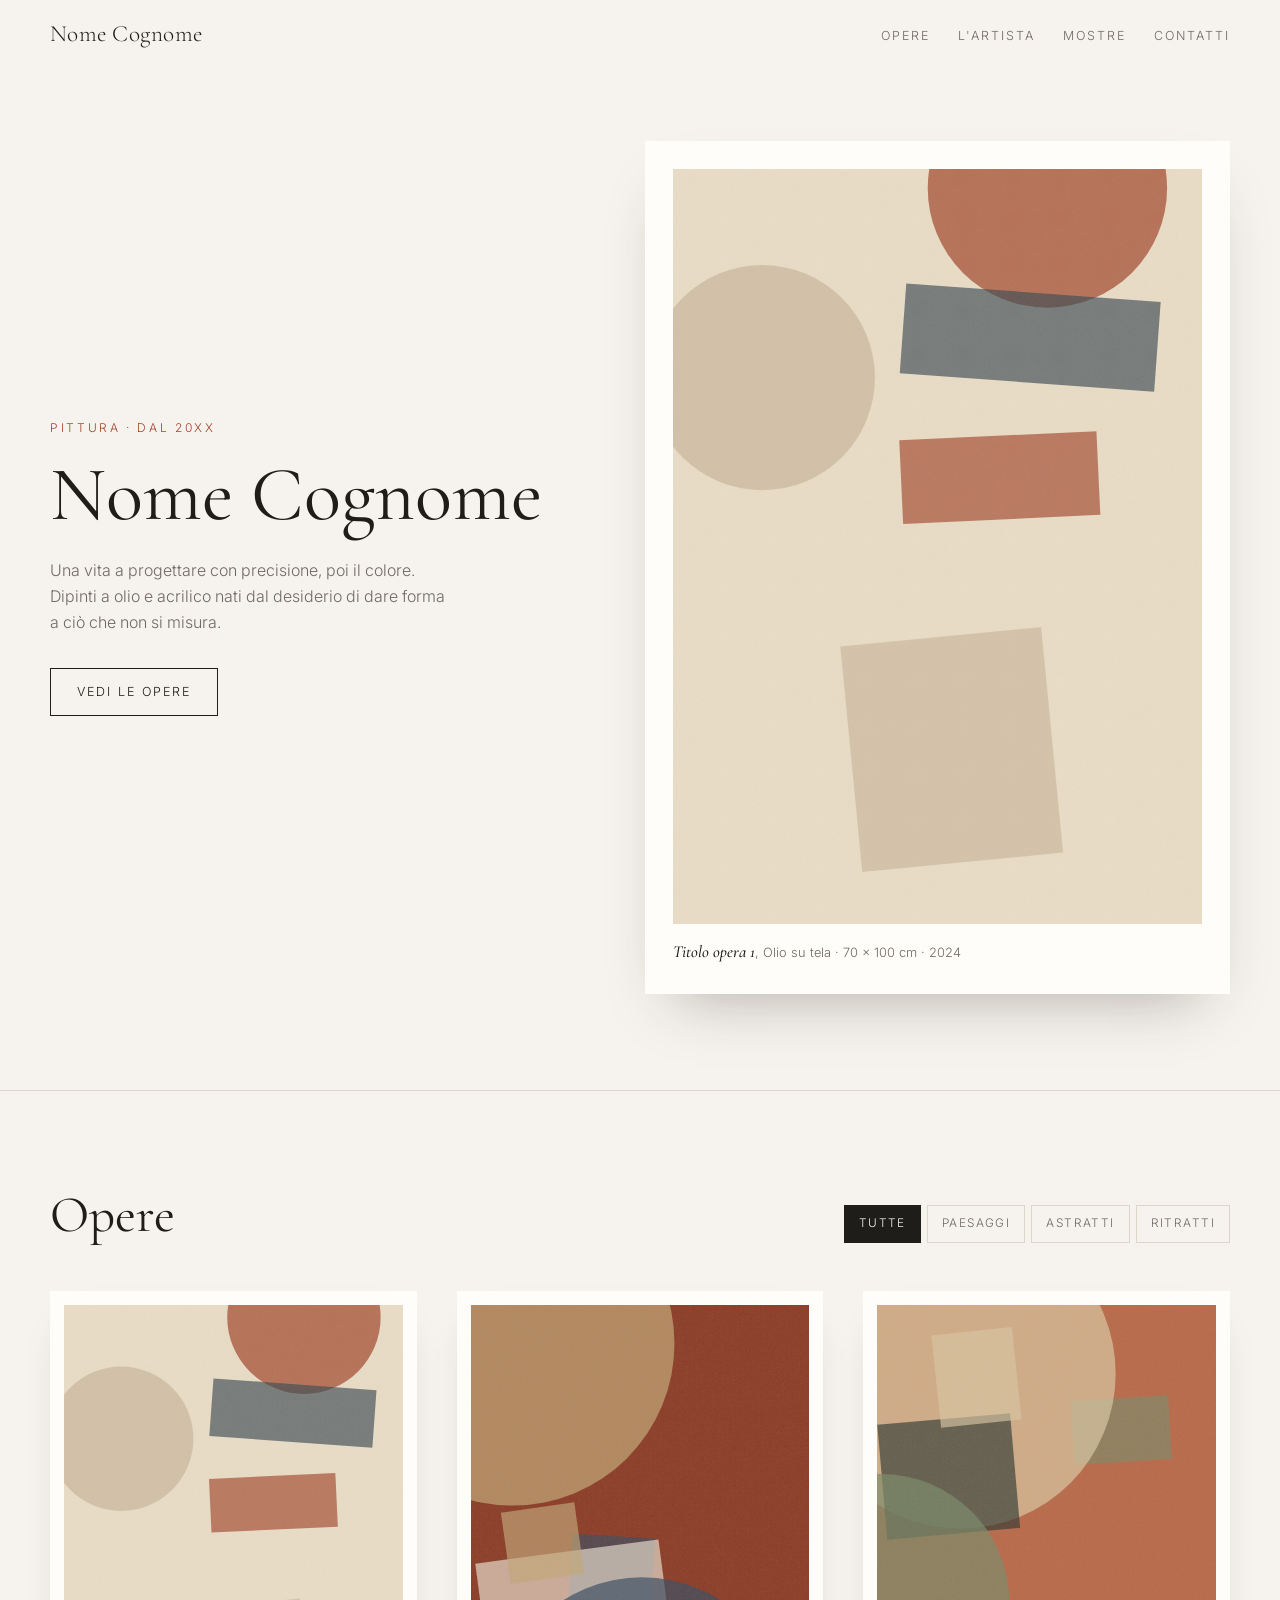
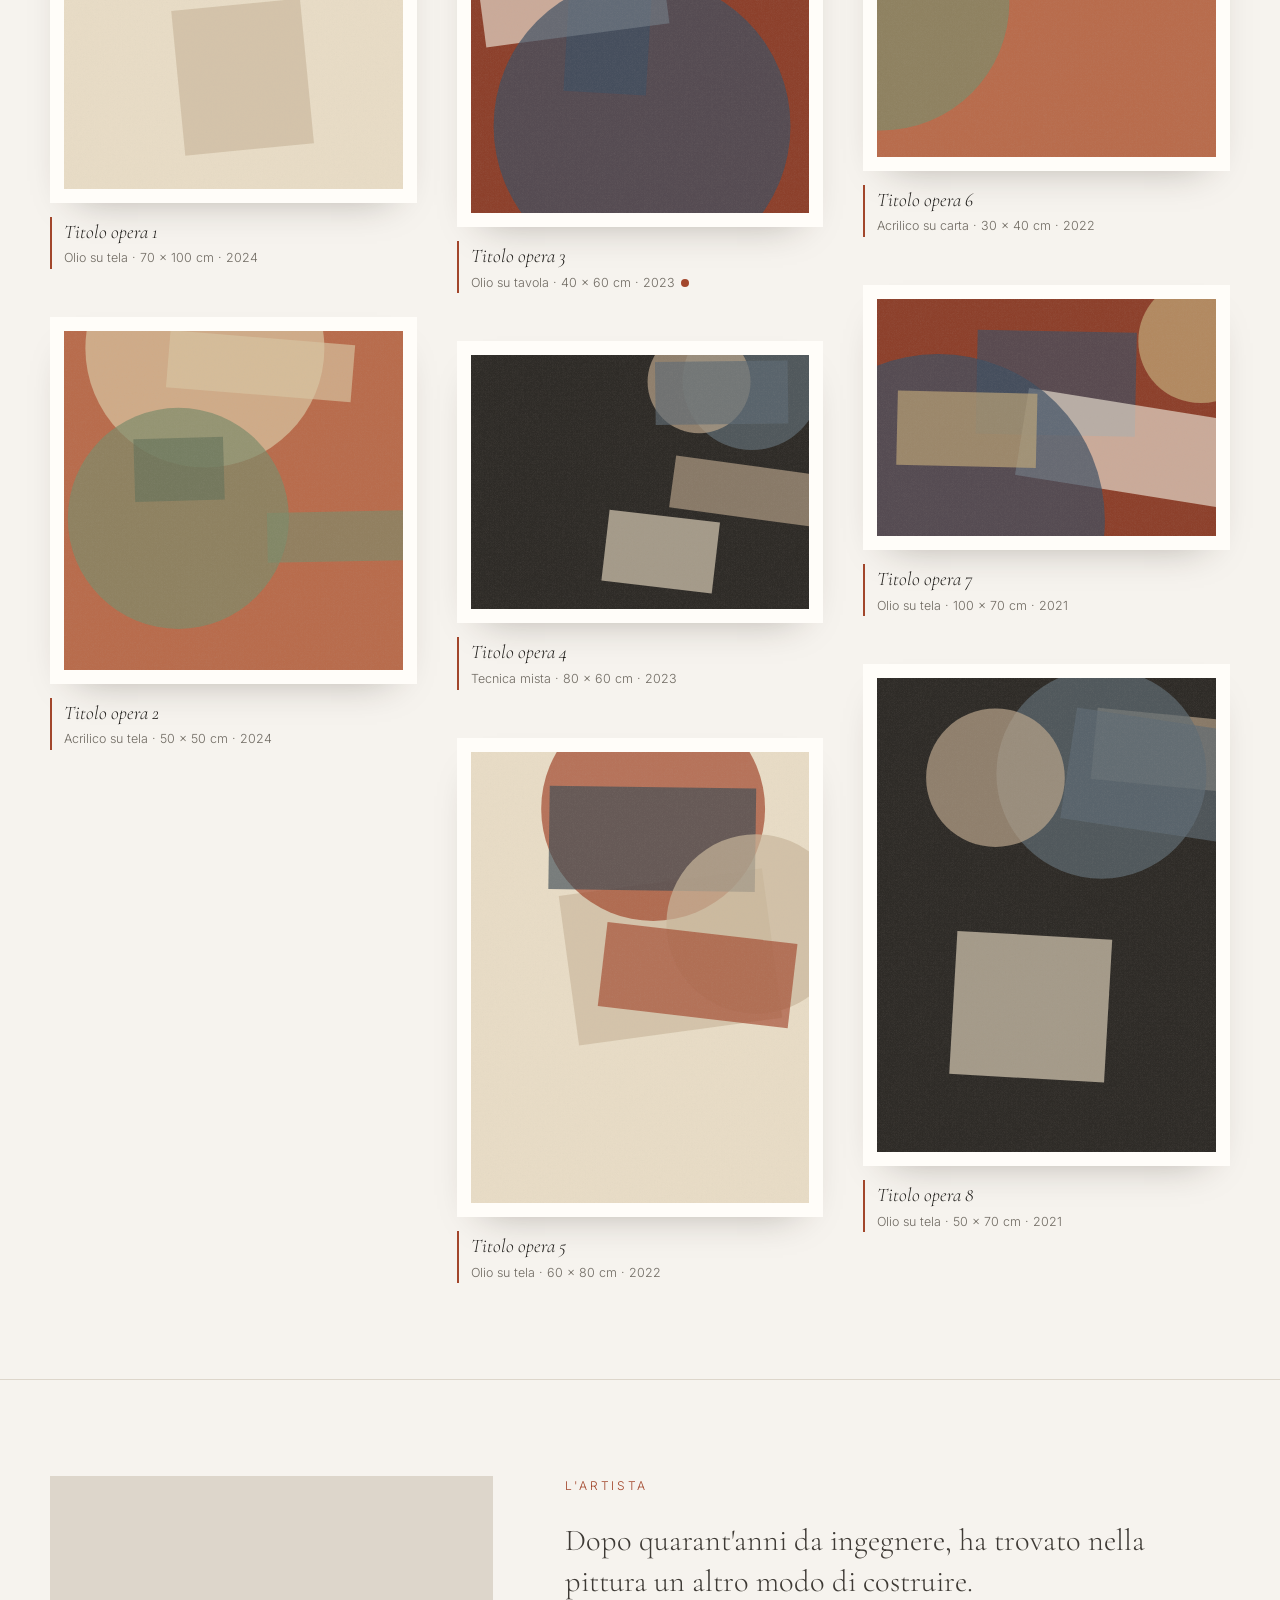
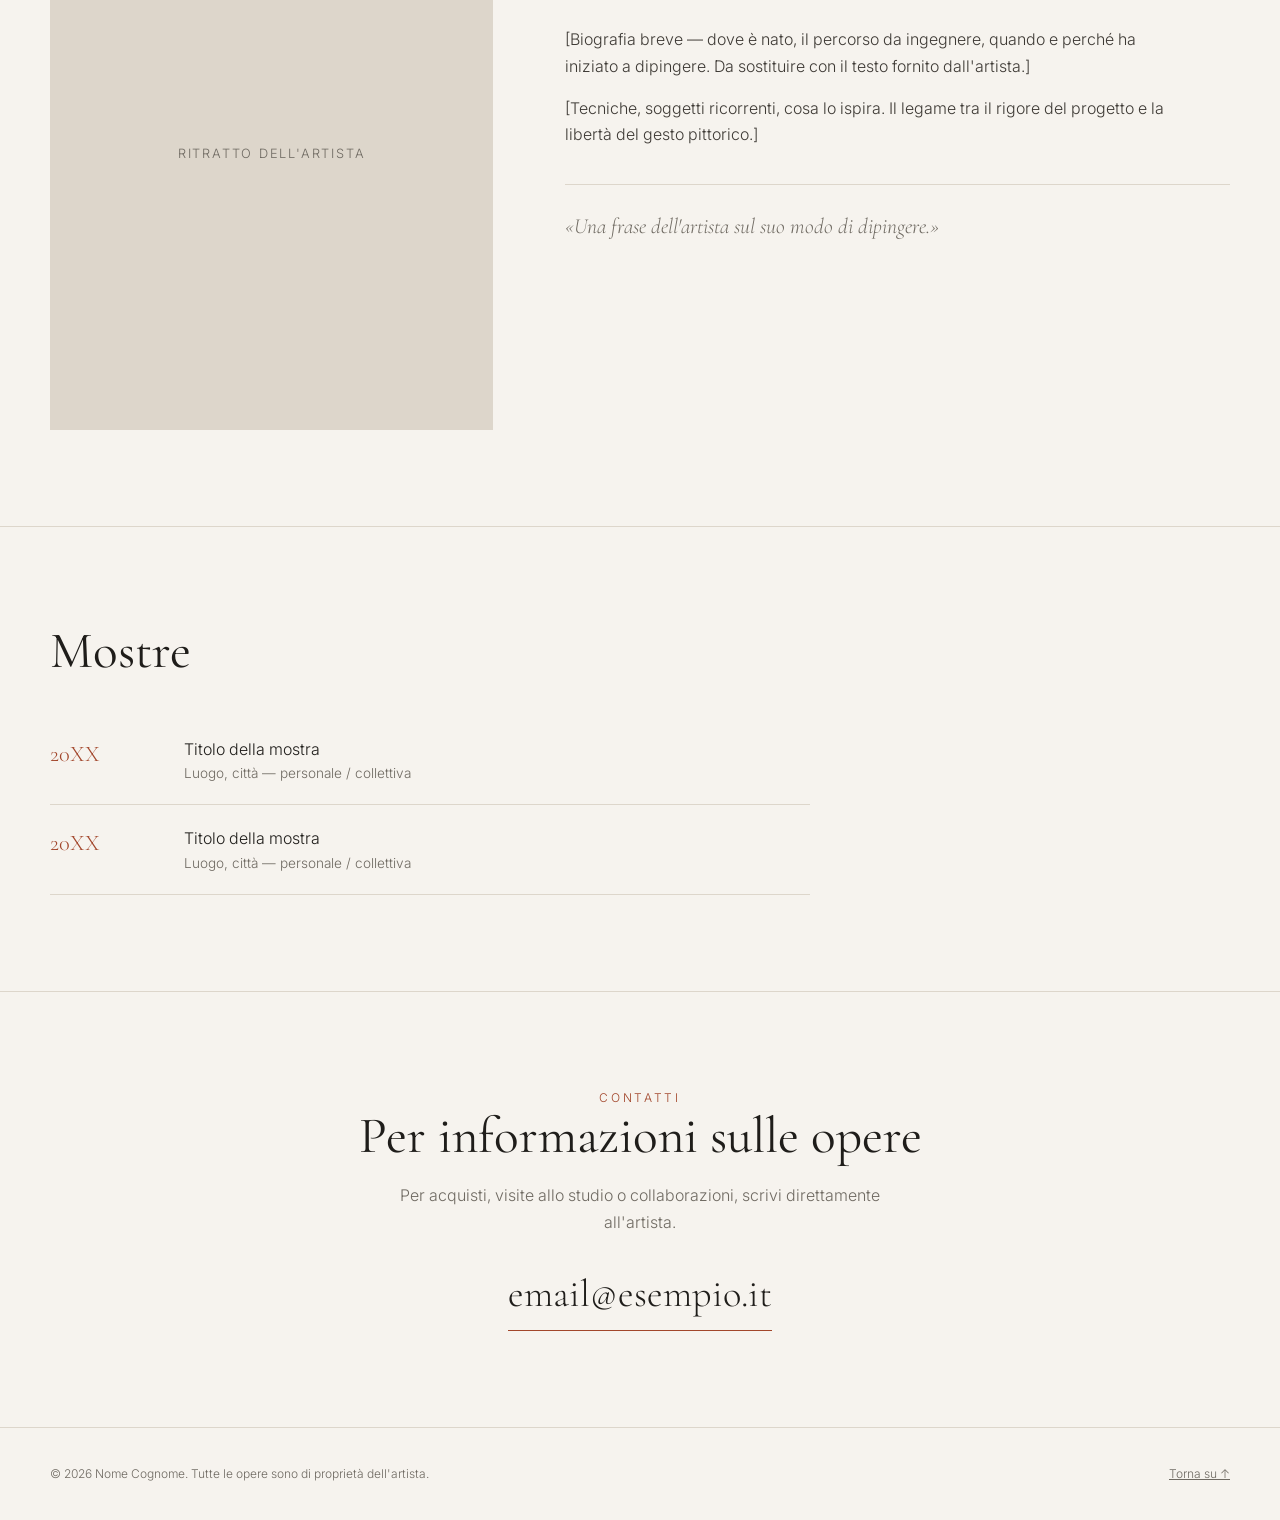
==== artista-pittore/index.html @ 16282331 "Add files via upload" ====
<!doctype html>
<html lang="it">
<head>
<meta charset="utf-8">
<meta name="viewport" content="width=device-width, initial-scale=1">
<title>Nome Cognome — Opere</title>
<meta name="description" content="Dipinti di Nome Cognome. Galleria delle opere, biografia e contatti.">
<link rel="preconnect" href="https://fonts.googleapis.com">
<link rel="preconnect" href="https://fonts.gstatic.com" crossorigin>
<link href="https://fonts.googleapis.com/css2?family=Cormorant+Garamond:ital,wght@0,400;0,500;1,400&family=Inter:wght@300;400;500&display=swap" rel="stylesheet">
<style>
  :root{
    --wall:#f6f3ee;        /* parete della galleria */
    --paper:#fffdf9;
    --ink:#1f1d1a;
    --muted:#6f6a62;
    --line:#ddd6cb;
    --accent:#a2462b;      /* terra di Siena: cambialo in base ai quadri */
    --serif:"Cormorant Garamond", Georgia, serif;
    --sans:"Inter", system-ui, sans-serif;
  }
  *{box-sizing:border-box;margin:0;padding:0}
  html{scroll-behavior:smooth}
  body{background:var(--wall);color:var(--ink);font-family:var(--sans);font-weight:300;line-height:1.65;-webkit-font-smoothing:antialiased}
  img{display:block;max-width:100%}
  a{color:inherit}
  .wrap{width:min(1180px,100% - 32px);margin-inline:auto}

  /* NAV */
  header{position:sticky;top:0;z-index:20;background:color-mix(in srgb,var(--wall) 88%,transparent);backdrop-filter:blur(8px);border-bottom:1px solid transparent;transition:border-color .3s}
  header.scrolled{border-color:var(--line)}
  nav{display:flex;align-items:center;justify-content:space-between;height:68px}
  .brand{font-family:var(--serif);font-size:1.45rem;letter-spacing:.02em;text-decoration:none}
  nav ul{display:flex;gap:28px;list-style:none}
  nav ul a{text-decoration:none;font-size:.78rem;letter-spacing:.16em;text-transform:uppercase;color:var(--muted);transition:color .2s}
  nav ul a:hover{color:var(--ink)}

  /* HERO */
  .hero{display:grid;grid-template-columns:1fr 1.1fr;gap:64px;align-items:center;padding:72px 0 96px}
  .eyebrow{font-size:.75rem;letter-spacing:.22em;text-transform:uppercase;color:var(--accent)}
  .hero h1{font-family:var(--serif);font-weight:400;font-size:clamp(2.8rem,6vw,5rem);line-height:1.02;margin:18px 0 22px}
  .hero h1 em{font-style:italic;color:var(--muted)}
  .hero p{max-width:40ch;color:var(--muted)}
  .btn{display:inline-block;margin-top:32px;padding:13px 26px;border:1px solid var(--ink);text-decoration:none;font-size:.78rem;letter-spacing:.16em;text-transform:uppercase;transition:background .25s,color .25s}
  .btn:hover{background:var(--ink);color:var(--wall)}
  .hero figure{background:var(--paper);padding:clamp(14px,2.5vw,28px);box-shadow:0 30px 60px -30px rgba(40,30,20,.35);cursor:zoom-in}
  .hero figcaption{margin-top:14px;font-size:.8rem;color:var(--muted)}
  .hero figcaption b{font-family:var(--serif);font-size:1.05rem;font-weight:500;font-style:italic;color:var(--ink)}

  /* SEZIONI */
  section{padding:96px 0;border-top:1px solid var(--line)}
  .sec-head{display:flex;justify-content:space-between;align-items:end;gap:24px;flex-wrap:wrap;margin-bottom:48px}
  h2{font-family:var(--serif);font-weight:400;font-size:clamp(2.2rem,4vw,3.2rem);line-height:1.1}
  .filters{display:flex;gap:6px;flex-wrap:wrap}
  .filters button{font:inherit;font-size:.74rem;letter-spacing:.12em;text-transform:uppercase;background:none;border:1px solid var(--line);color:var(--muted);padding:8px 14px;cursor:pointer;transition:all .2s}
  .filters button:hover{color:var(--ink);border-color:var(--ink)}
  .filters button.on{background:var(--ink);border-color:var(--ink);color:var(--wall)}

  /* GALLERIA (masonry) */
  .gallery{columns:3 300px;column-gap:40px}
  .work{break-inside:avoid;margin-bottom:48px;cursor:zoom-in;opacity:0;transform:translateY(16px);transition:opacity .6s,transform .6s}
  .work.in{opacity:1;transform:none}
  .work .frame{background:var(--paper);padding:14px;box-shadow:0 18px 40px -26px rgba(40,30,20,.4);transition:transform .35s,box-shadow .35s}
  .work:hover .frame{transform:translateY(-4px);box-shadow:0 26px 50px -26px rgba(40,30,20,.5)}
  .label{margin-top:14px;padding-left:12px;border-left:2px solid var(--accent)}
  .label .t{font-family:var(--serif);font-size:1.2rem;font-style:italic}
  .label .m{font-size:.78rem;color:var(--muted)}
  .sold{display:inline-block;width:8px;height:8px;border-radius:50%;background:var(--accent);margin-left:6px;vertical-align:middle}

  /* ARTISTA */
  .about{display:grid;grid-template-columns:.8fr 1.2fr;gap:72px;align-items:start}
  .portrait{aspect-ratio:4/5;background:var(--line);display:grid;place-items:center;color:var(--muted);font-size:.8rem;letter-spacing:.14em;text-transform:uppercase;overflow:hidden}
  .portrait img{width:100%;height:100%;object-fit:cover}
  .about .lead{font-family:var(--serif);font-size:clamp(1.4rem,2.4vw,1.9rem);line-height:1.35;margin:24px 0}
  .about p+p{margin-top:16px}
  .about .text p{color:#3e3a35;max-width:62ch}
  blockquote{margin-top:36px;padding:24px 0 0;border-top:1px solid var(--line);font-family:var(--serif);font-style:italic;font-size:1.35rem;color:var(--muted)}

  /* MOSTRE */
  .timeline{list-style:none;max-width:760px}
  .timeline li{display:grid;grid-template-columns:110px 1fr;gap:24px;padding:20px 0;border-bottom:1px solid var(--line)}
  .timeline .y{font-family:var(--serif);font-size:1.4rem;color:var(--accent)}
  .timeline .d{font-size:.85rem;color:var(--muted)}

  /* CONTATTI */
  .contact{text-align:center}
  .contact h2{margin-bottom:18px}
  .contact p{color:var(--muted);max-width:52ch;margin-inline:auto}
  .contact .mail{display:inline-block;margin-top:28px;font-family:var(--serif);font-size:clamp(1.5rem,3.5vw,2.4rem);text-decoration:none;border-bottom:1px solid var(--accent);padding-bottom:4px}
  footer{padding:36px 0;border-top:1px solid var(--line);font-size:.75rem;color:var(--muted)}
  footer .wrap{display:flex;justify-content:space-between;gap:12px;flex-wrap:wrap}

  /* LIGHTBOX */
  .lb{position:fixed;inset:0;z-index:50;background:rgba(22,20,18,.94);display:none;grid-template-columns:auto 1fr auto;align-items:center;color:#eee8df}
  .lb.open{display:grid}
  .lb-stage{display:flex;flex-direction:column;align-items:center;justify-content:center;height:100vh;padding:48px 16px;gap:18px}
  .lb-stage img{max-height:calc(100vh - 190px);max-width:100%;object-fit:contain;box-shadow:0 20px 60px rgba(0,0,0,.5)}
  .lb-cap{text-align:center}
  .lb-cap .t{font-family:var(--serif);font-size:1.5rem;font-style:italic}
  .lb-cap .m{font-size:.8rem;color:#b5ada2}
  .lb-cap .n{font-size:.85rem;color:#cfc7bb;max-width:60ch;margin-top:6px}
  .lb button{background:none;border:none;color:inherit;font-size:2rem;padding:16px 20px;cursor:pointer;opacity:.6;transition:opacity .2s}
  .lb button:hover{opacity:1}
  .lb .close{position:absolute;top:8px;right:8px;font-size:1.6rem}

  @media (max-width:860px){
    nav ul{gap:16px}
    .hero,.about{grid-template-columns:1fr;gap:40px}
    .hero{padding:40px 0 72px}
    section{padding:72px 0}
    .timeline li{grid-template-columns:80px 1fr}
  }
  @media (max-width:560px){
    nav ul li:nth-child(3){display:none}
    nav ul a{letter-spacing:.1em}
    .lb{grid-template-columns:1fr}
    .lb .prev,.lb .next{position:absolute;bottom:8px}
    .lb .prev{left:8px}.lb .next{right:8px}
  }
  @media (prefers-reduced-motion:reduce){*{transition:none!important;scroll-behavior:auto!important}.work{opacity:1;transform:none}}
</style>
</head>
<body>

<header id="top">
  <nav class="wrap">
    <a class="brand" href="#top" data-f="nome">Nome Cognome</a>
    <ul>
      <li><a href="#opere">Opere</a></li>
      <li><a href="#artista">L'artista</a></li>
      <li><a href="#mostre">Mostre</a></li>
      <li><a href="#contatti">Contatti</a></li>
    </ul>
  </nav>
</header>

<main>
  <!-- HERO -->
  <div class="wrap hero">
    <div>
      <div class="eyebrow">Pittura · dal 20XX</div>
      <h1 data-f="nome">Nome Cognome</h1>
      <p>Una vita a progettare con precisione, poi il colore. Dipinti a olio e acrilico nati dal desiderio di dare forma a ciò che non si misura.</p>
      <a class="btn" href="#opere">Vedi le opere</a>
    </div>
    <figure id="heroFig"></figure>
  </div>

  <!-- OPERE -->
  <section id="opere">
    <div class="wrap">
      <div class="sec-head">
        <h2>Opere</h2>
        <div class="filters" id="filters"></div>
      </div>
      <div class="gallery" id="gallery"></div>
    </div>
  </section>

  <!-- ARTISTA -->
  <section id="artista">
    <div class="wrap about">
      <div class="portrait">Ritratto dell'artista<!-- <img src="img/ritratto.jpg" alt="Ritratto di Nome Cognome"> --></div>
      <div class="text">
        <div class="eyebrow">L'artista</div>
        <p class="lead">Dopo quarant'anni da ingegnere, ha trovato nella pittura un altro modo di costruire.</p>
        <p>[Biografia breve — dove è nato, il percorso da ingegnere, quando e perché ha iniziato a dipingere. Da sostituire con il testo fornito dall'artista.]</p>
        <p>[Tecniche, soggetti ricorrenti, cosa lo ispira. Il legame tra il rigore del progetto e la libertà del gesto pittorico.]</p>
        <blockquote>«Una frase dell'artista sul suo modo di dipingere.»</blockquote>
      </div>
    </div>
  </section>

  <!-- MOSTRE -->
  <section id="mostre">
    <div class="wrap">
      <h2 style="margin-bottom:36px">Mostre</h2>
      <ul class="timeline">
        <li><span class="y">20XX</span><div><div>Titolo della mostra</div><div class="d">Luogo, città — personale / collettiva</div></div></li>
        <li><span class="y">20XX</span><div><div>Titolo della mostra</div><div class="d">Luogo, città — personale / collettiva</div></div></li>
      </ul>
    </div>
  </section>

  <!-- CONTATTI -->
  <section id="contatti">
    <div class="wrap contact">
      <div class="eyebrow">Contatti</div>
      <h2>Per informazioni sulle opere</h2>
      <p>Per acquisti, visite allo studio o collaborazioni, scrivi direttamente all'artista.</p>
      <a class="mail" href="mailto:email@esempio.it">email@esempio.it</a>
    </div>
  </section>
</main>

<footer><div class="wrap"><span>© <span id="yr"></span> <span data-f="nome">Nome Cognome</span>. Tutte le opere sono di proprietà dell'artista.</span><a href="#top">Torna su ↑</a></div></footer>

<!-- LIGHTBOX -->
<div class="lb" id="lb" role="dialog" aria-modal="true" aria-label="Opera ingrandita">
  <button class="prev" aria-label="Precedente">‹</button>
  <div class="lb-stage"><img id="lbImg" alt=""><div class="lb-cap" id="lbCap"></div></div>
  <button class="next" aria-label="Successiva">›</button>
  <button class="close" aria-label="Chiudi">✕</button>
</div>

<script>
/* =====================================================================
   DATI DA COMPILARE
   - NOME: nome dell'artista (aggiorna anche <title> e meta description)
   - OPERE: una riga per quadro. Metti le foto nella cartella img/
     e scrivi il percorso in "img". Se "img" è vuoto, compare un segnaposto.
     "serie" alimenta i filtri sopra la galleria.
     "venduto: true" mostra un pallino accanto alla misura.
     La prima opera con "inEvidenza: true" va nella copertina.
   ===================================================================== */
const NOME = "Nome Cognome";

const OPERE = [
  { titolo:"Titolo opera 1", anno:2024, tecnica:"Olio su tela",      misure:"70 × 100 cm", serie:"Paesaggi", img:"", note:"", inEvidenza:true },
  { titolo:"Titolo opera 2", anno:2024, tecnica:"Acrilico su tela",  misure:"50 × 50 cm",  serie:"Astratti", img:"", note:"" },
  { titolo:"Titolo opera 3", anno:2023, tecnica:"Olio su tavola",    misure:"40 × 60 cm",  serie:"Paesaggi", img:"", note:"", venduto:true },
  { titolo:"Titolo opera 4", anno:2023, tecnica:"Tecnica mista",     misure:"80 × 60 cm",  serie:"Astratti", img:"", note:"" },
  { titolo:"Titolo opera 5", anno:2022, tecnica:"Olio su tela",      misure:"60 × 80 cm",  serie:"Ritratti", img:"", note:"" },
  { titolo:"Titolo opera 6", anno:2022, tecnica:"Acrilico su carta", misure:"30 × 40 cm",  serie:"Astratti", img:"", note:"" },
  { titolo:"Titolo opera 7", anno:2021, tecnica:"Olio su tela",      misure:"100 × 70 cm", serie:"Paesaggi", img:"", note:"" },
  { titolo:"Titolo opera 8", anno:2021, tecnica:"Olio su tela",      misure:"50 × 70 cm",  serie:"Ritratti", img:"", note:"" },
];

/* ------------------ da qui in giù non serve toccare ------------------ */

// Segnaposto astratto (SVG) con proporzioni ricavate dalle misure
function placeholder(o,i){
  const m=(o.misure||"").match(/(\d+)\s*[×x]\s*(\d+)/);
  const w=m?+m[1]:4, h=m?+m[2]:5, W=600, H=Math.round(W*h/w);
  const pal=[["#c9b79c","#a2462b","#3b4a54","#e8dcc6"],["#7d8a6a","#d9c7a3","#2f3a33","#b86b4b"],["#3d4f63","#c2a878","#ece4d5","#8c3f2a"],["#b9a48a","#5e6b73","#e3d6bf","#2d2a26"]][i%4];
  let r=(i+1)*9301; const rnd=()=>((r=(r*49297+233280)%233280)/233280);
  let s=`<rect width="${W}" height="${H}" fill="${pal[3]}"/>`;
  for(let k=0;k<5;k++){const c=pal[k%3];
    s+= k%2 ? `<circle cx="${rnd()*W}" cy="${rnd()*H}" r="${60+rnd()*W/2.5}" fill="${c}" opacity=".7"/>`
            : `<rect x="${rnd()*W*.6}" y="${rnd()*H*.7}" width="${120+rnd()*W/2}" height="${80+rnd()*H/2.5}" fill="${c}" opacity=".65" transform="rotate(${rnd()*20-10} ${W/2} ${H/2})"/>`;}
  return "data:image/svg+xml,"+encodeURIComponent(`<svg xmlns="http://www.w3.org/2000/svg" viewBox="0 0 ${W} ${H}"><filter id="g"><feTurbulence baseFrequency=".9" numOctaves="2"/><feColorMatrix values="0 0 0 0 .5 0 0 0 0 .45 0 0 0 0 .4 0 0 0 .12 0"/><feComposite in2="SourceGraphic" operator="in"/></filter>${s}<rect width="${W}" height="${H}" filter="url(#g)"/></svg>`);
}
const src=(o,i)=>o.img||placeholder(o,i);
const meta=o=>[o.tecnica,o.misure,o.anno].filter(Boolean).join(" · ");

document.querySelectorAll('[data-f="nome"]').forEach(e=>e.textContent=NOME);
document.getElementById("yr").textContent=new Date().getFullYear();

// Copertina
const heroIdx=Math.max(0,OPERE.findIndex(o=>o.inEvidenza));
const hf=document.getElementById("heroFig"), ho=OPERE[heroIdx];
hf.innerHTML=`<img src="${src(ho,heroIdx)}" alt="${ho.titolo}"><figcaption><b>${ho.titolo}</b>, ${meta(ho)}</figcaption>`;
hf.onclick=()=>openLb(heroIdx);

// Filtri + galleria
let view=OPERE.map((_,i)=>i);
const serie=["Tutte",...new Set(OPERE.map(o=>o.serie).filter(Boolean))];
const fEl=document.getElementById("filters"), gEl=document.getElementById("gallery");
if(serie.length>2){
  fEl.innerHTML=serie.map((s,i)=>`<button class="${i?"":"on"}" data-s="${s}">${s}</button>`).join("");
  fEl.onclick=e=>{const b=e.target.closest("button"); if(!b)return;
    fEl.querySelectorAll("button").forEach(x=>x.classList.toggle("on",x===b)); render(b.dataset.s);};
}
const io=new IntersectionObserver(es=>es.forEach(e=>{if(e.isIntersecting){e.target.classList.add("in");io.unobserve(e.target)}}),{rootMargin:"0px 0px -40px"});
function render(s="Tutte"){
  view=OPERE.map((o,i)=>i).filter(i=>s==="Tutte"||OPERE[i].serie===s);
  gEl.innerHTML=view.map((i,k)=>{const o=OPERE[i];return `<article class="work" data-k="${k}">
    <div class="frame"><img loading="lazy" src="${src(o,i)}" alt="${o.titolo}, ${o.tecnica||""}"></div>
    <div class="label"><div class="t">${o.titolo}</div><div class="m">${meta(o)}${o.venduto?'<span class="sold" title="Venduto"></span>':""}</div></div></article>`}).join("");
  gEl.querySelectorAll(".work").forEach(w=>{io.observe(w);w.onclick=()=>openLb(view[+w.dataset.k])});
}
render();

// Lightbox
const lb=document.getElementById("lb"), lbImg=document.getElementById("lbImg"), lbCap=document.getElementById("lbCap");
let cur=0;
function show(i){cur=i;const o=OPERE[i];lbImg.src=src(o,i);lbImg.alt=o.titolo;
  lbCap.innerHTML=`<div class="t">${o.titolo}</div><div class="m">${meta(o)}${o.venduto?" · venduto":""}</div>${o.note?`<div class="n">${o.note}</div>`:""}`;}
function openLb(i){show(i);lb.classList.add("open");document.body.style.overflow="hidden"}
function closeLb(){lb.classList.remove("open");document.body.style.overflow=""}
function step(d){const pos=view.indexOf(cur);const list=pos<0?OPERE.map((_,i)=>i):view;const p=list.indexOf(cur);show(list[(p+d+list.length)%list.length])}
lb.querySelector(".close").onclick=closeLb;
lb.querySelector(".prev").onclick=e=>{e.stopPropagation();step(-1)};
lb.querySelector(".next").onclick=e=>{e.stopPropagation();step(1)};
lb.onclick=e=>{if(e.target===lb||e.target.classList.contains("lb-stage"))closeLb()};
document.addEventListener("keydown",e=>{if(!lb.classList.contains("open"))return;
  if(e.key==="Escape")closeLb(); if(e.key==="ArrowRight")step(1); if(e.key==="ArrowLeft")step(-1);});
let tx=0;lb.addEventListener("touchstart",e=>tx=e.touches[0].clientX,{passive:true});
lb.addEventListener("touchend",e=>{const d=e.changedTouches[0].clientX-tx;if(Math.abs(d)>50)step(d<0?1:-1)});

// Bordo header allo scroll
const hd=document.querySelector("header");
addEventListener("scroll",()=>hd.classList.toggle("scrolled",scrollY>10),{passive:true});
</script>
</body>
</html>
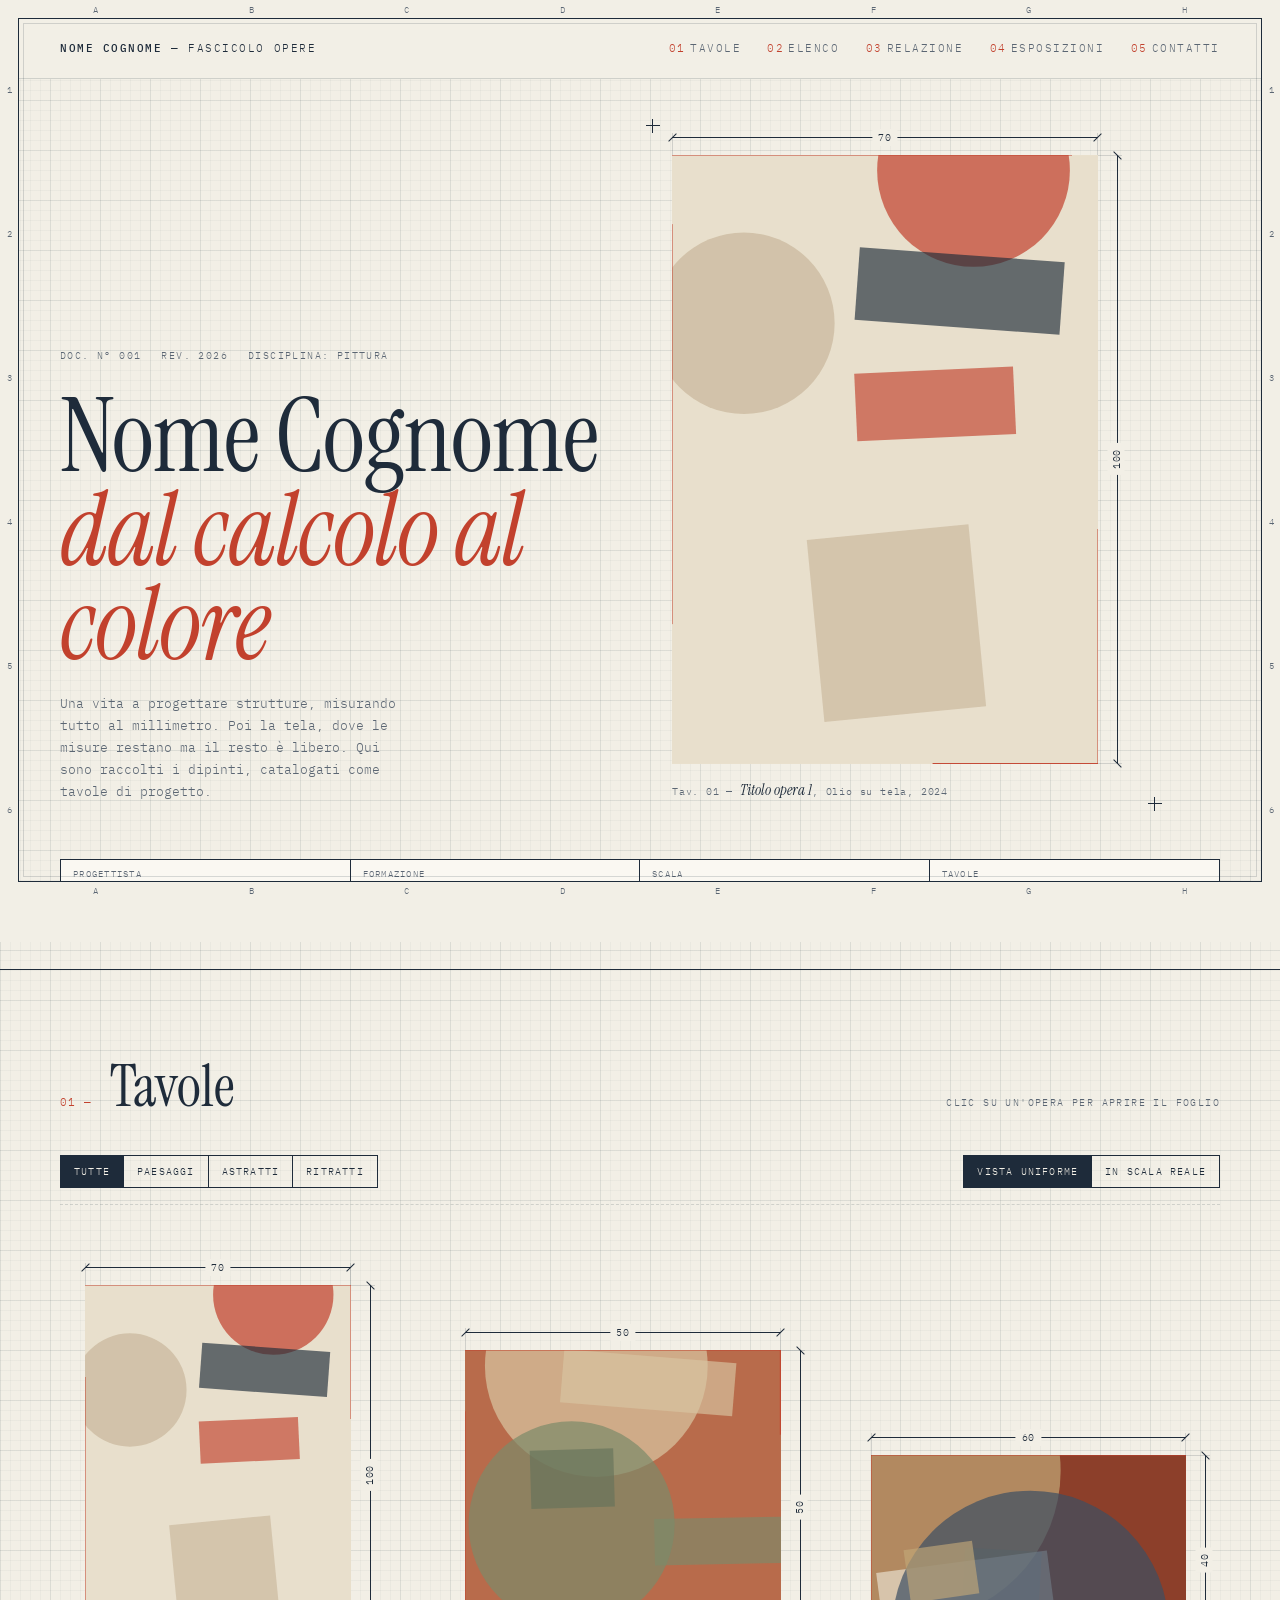
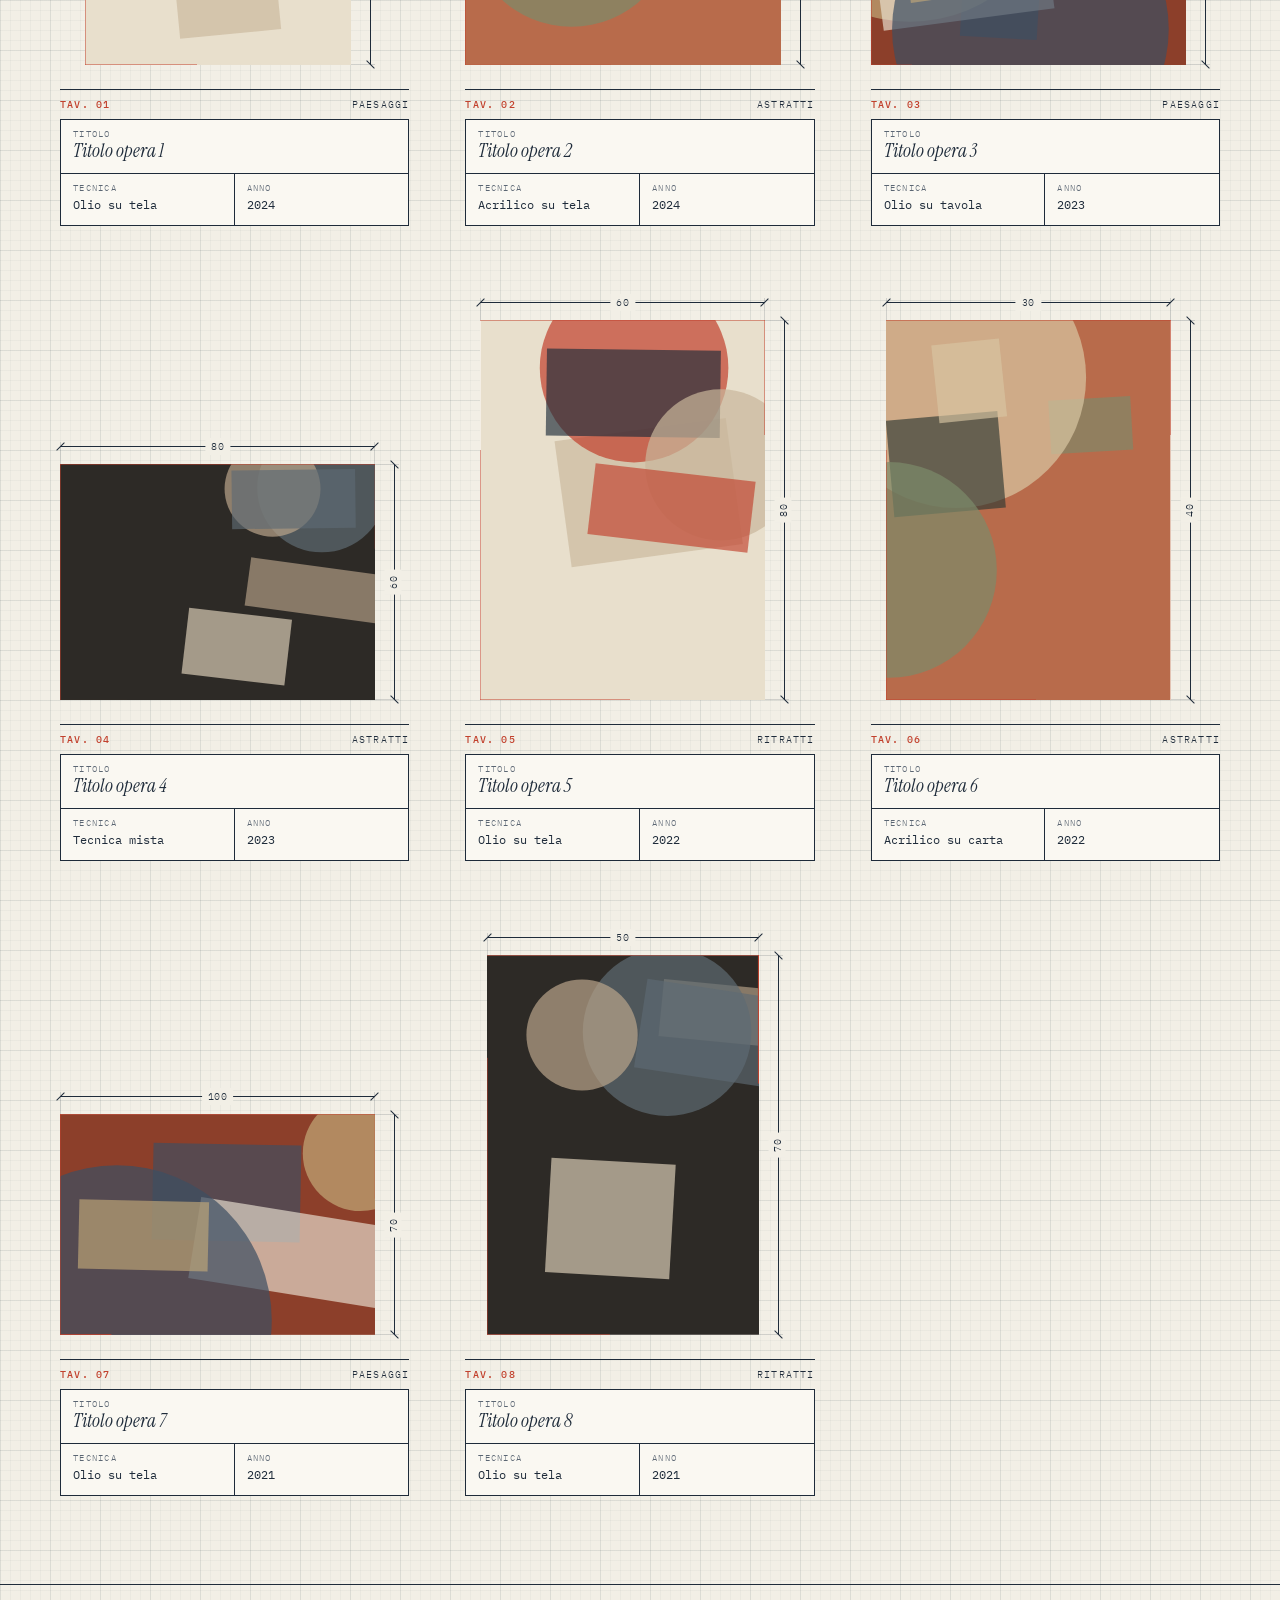
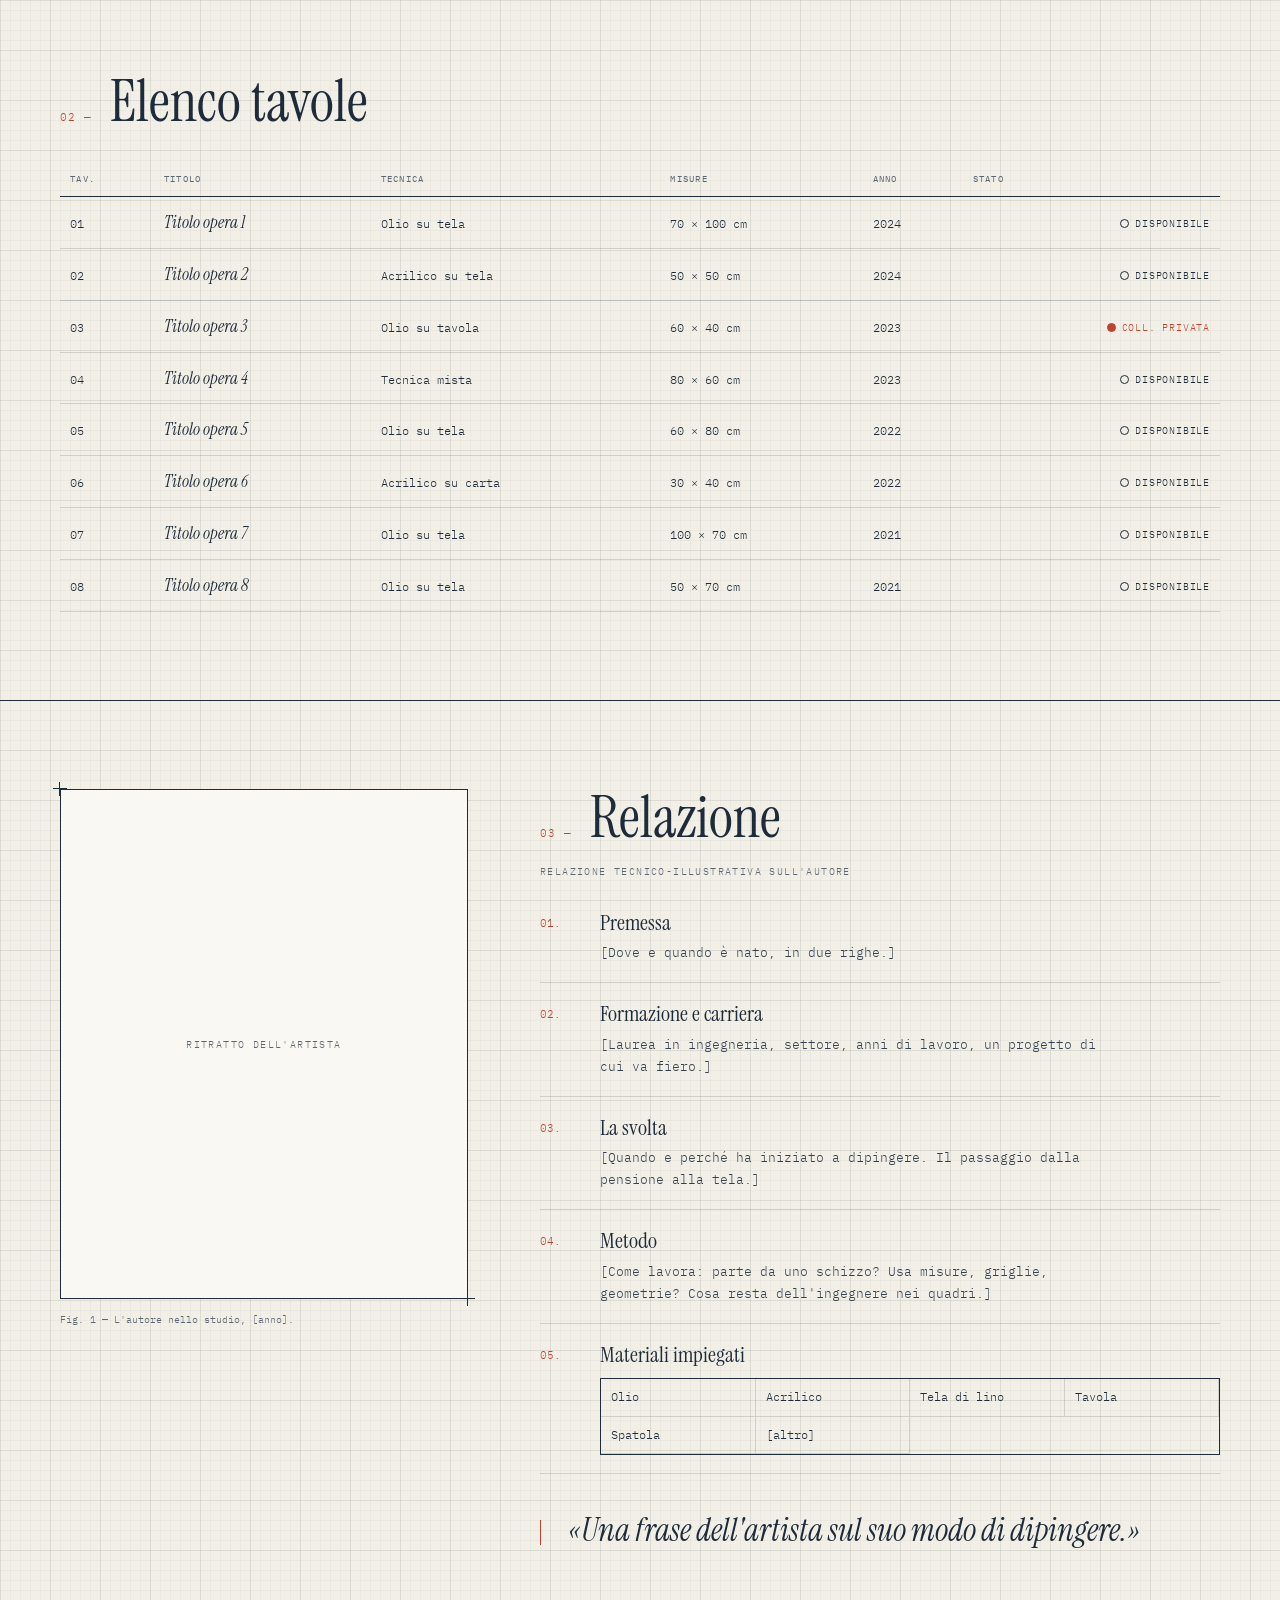
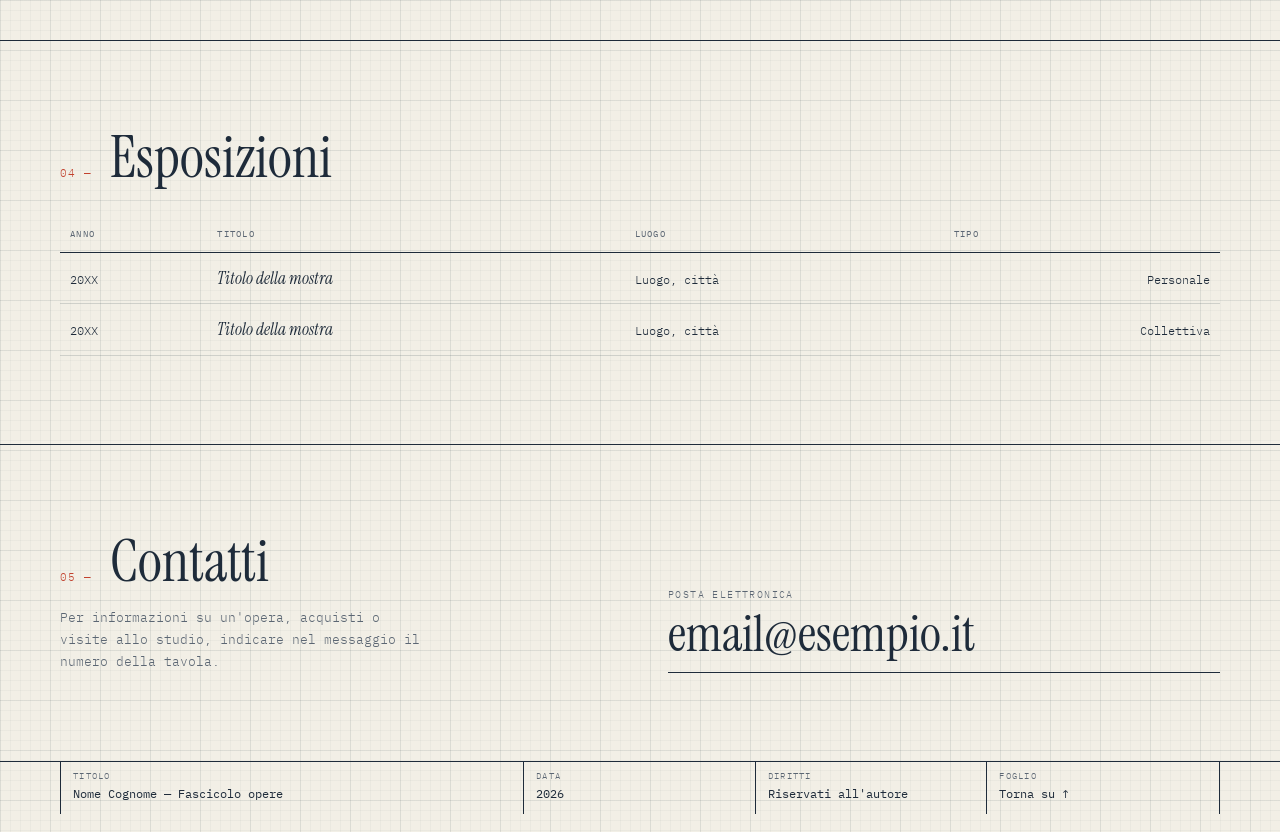
==== commit 1f810eac: "Artista pittore: nuova versione a tavole tecniche, la galleria classica resta come alternativa Co-Au" ====
--- a/artista-pittore/index.html
+++ b/artista-pittore/index.html
@@ -3,222 +3,404 @@
 <head>
 <meta charset="utf-8">
 <meta name="viewport" content="width=device-width, initial-scale=1">
-<title>Nome Cognome — Opere</title>
-<meta name="description" content="Dipinti di Nome Cognome. Galleria delle opere, biografia e contatti.">
+<title>Nome Cognome — Fascicolo opere</title>
+<meta name="description" content="Dipinti di Nome Cognome, ingegnere e pittore. Tavole, relazione, esposizioni e contatti.">
 <link rel="preconnect" href="https://fonts.googleapis.com">
 <link rel="preconnect" href="https://fonts.gstatic.com" crossorigin>
-<link href="https://fonts.googleapis.com/css2?family=Cormorant+Garamond:ital,wght@0,400;0,500;1,400&family=Inter:wght@300;400;500&display=swap" rel="stylesheet">
+<link href="https://fonts.googleapis.com/css2?family=Instrument+Serif:ital@0;1&family=IBM+Plex+Mono:wght@300;400;500&display=swap" rel="stylesheet">
 <style>
   :root{
-    --wall:#f6f3ee;        /* parete della galleria */
-    --paper:#fffdf9;
-    --ink:#1f1d1a;
-    --muted:#6f6a62;
-    --line:#ddd6cb;
-    --accent:#a2462b;      /* terra di Siena: cambialo in base ai quadri */
-    --serif:"Cormorant Garamond", Georgia, serif;
-    --sans:"Inter", system-ui, sans-serif;
+    --paper:#f2efe6;          /* carta da lucido */
+    --paper-2:#faf8f2;
+    --ink:#1e2b3a;            /* inchiostro di china blu-nero */
+    --ink-soft:#5b6673;
+    --rule:rgba(30,43,58,.16);
+    --grid-1:rgba(30,43,58,.035);
+    --grid-2:rgba(30,43,58,.07);
+    --red:#c2412d;            /* matita rossa delle correzioni */
+    --serif:"Instrument Serif", Georgia, serif;
+    --mono:"IBM Plex Mono", ui-monospace, Consolas, monospace;
+    --m:18px;                 /* margine del foglio */
+    --boxh:380px;             /* altezza massima delle opere in vista uniforme */
   }
   *{box-sizing:border-box;margin:0;padding:0}
-  html{scroll-behavior:smooth}
-  body{background:var(--wall);color:var(--ink);font-family:var(--sans);font-weight:300;line-height:1.65;-webkit-font-smoothing:antialiased}
+  html{scroll-behavior:smooth;scroll-padding-top:90px}
+  body{
+    background-color:var(--paper);color:var(--ink);font-family:var(--mono);font-weight:300;font-size:14px;line-height:1.7;
+    background-image:
+      linear-gradient(var(--grid-2) 1px,transparent 1px),linear-gradient(90deg,var(--grid-2) 1px,transparent 1px),
+      linear-gradient(var(--grid-1) 1px,transparent 1px),linear-gradient(90deg,var(--grid-1) 1px,transparent 1px);
+    background-size:50px 50px,50px 50px,10px 10px,10px 10px;
+    -webkit-font-smoothing:antialiased;
+  }
   img{display:block;max-width:100%}
   a{color:inherit}
-  .wrap{width:min(1180px,100% - 32px);margin-inline:auto}
-
-  /* NAV */
-  header{position:sticky;top:0;z-index:20;background:color-mix(in srgb,var(--wall) 88%,transparent);backdrop-filter:blur(8px);border-bottom:1px solid transparent;transition:border-color .3s}
-  header.scrolled{border-color:var(--line)}
-  nav{display:flex;align-items:center;justify-content:space-between;height:68px}
-  .brand{font-family:var(--serif);font-size:1.45rem;letter-spacing:.02em;text-decoration:none}
-  nav ul{display:flex;gap:28px;list-style:none}
-  nav ul a{text-decoration:none;font-size:.78rem;letter-spacing:.16em;text-transform:uppercase;color:var(--muted);transition:color .2s}
-  nav ul a:hover{color:var(--ink)}
-
-  /* HERO */
-  .hero{display:grid;grid-template-columns:1fr 1.1fr;gap:64px;align-items:center;padding:72px 0 96px}
-  .eyebrow{font-size:.75rem;letter-spacing:.22em;text-transform:uppercase;color:var(--accent)}
-  .hero h1{font-family:var(--serif);font-weight:400;font-size:clamp(2.8rem,6vw,5rem);line-height:1.02;margin:18px 0 22px}
-  .hero h1 em{font-style:italic;color:var(--muted)}
-  .hero p{max-width:40ch;color:var(--muted)}
-  .btn{display:inline-block;margin-top:32px;padding:13px 26px;border:1px solid var(--ink);text-decoration:none;font-size:.78rem;letter-spacing:.16em;text-transform:uppercase;transition:background .25s,color .25s}
-  .btn:hover{background:var(--ink);color:var(--wall)}
-  .hero figure{background:var(--paper);padding:clamp(14px,2.5vw,28px);box-shadow:0 30px 60px -30px rgba(40,30,20,.35);cursor:zoom-in}
-  .hero figcaption{margin-top:14px;font-size:.8rem;color:var(--muted)}
-  .hero figcaption b{font-family:var(--serif);font-size:1.05rem;font-weight:500;font-style:italic;color:var(--ink)}
-
-  /* SEZIONI */
-  section{padding:96px 0;border-top:1px solid var(--line)}
-  .sec-head{display:flex;justify-content:space-between;align-items:end;gap:24px;flex-wrap:wrap;margin-bottom:48px}
-  h2{font-family:var(--serif);font-weight:400;font-size:clamp(2.2rem,4vw,3.2rem);line-height:1.1}
-  .filters{display:flex;gap:6px;flex-wrap:wrap}
-  .filters button{font:inherit;font-size:.74rem;letter-spacing:.12em;text-transform:uppercase;background:none;border:1px solid var(--line);color:var(--muted);padding:8px 14px;cursor:pointer;transition:all .2s}
-  .filters button:hover{color:var(--ink);border-color:var(--ink)}
-  .filters button.on{background:var(--ink);border-color:var(--ink);color:var(--wall)}
-
-  /* GALLERIA (masonry) */
-  .gallery{columns:3 300px;column-gap:40px}
-  .work{break-inside:avoid;margin-bottom:48px;cursor:zoom-in;opacity:0;transform:translateY(16px);transition:opacity .6s,transform .6s}
-  .work.in{opacity:1;transform:none}
-  .work .frame{background:var(--paper);padding:14px;box-shadow:0 18px 40px -26px rgba(40,30,20,.4);transition:transform .35s,box-shadow .35s}
-  .work:hover .frame{transform:translateY(-4px);box-shadow:0 26px 50px -26px rgba(40,30,20,.5)}
-  .label{margin-top:14px;padding-left:12px;border-left:2px solid var(--accent)}
-  .label .t{font-family:var(--serif);font-size:1.2rem;font-style:italic}
-  .label .m{font-size:.78rem;color:var(--muted)}
-  .sold{display:inline-block;width:8px;height:8px;border-radius:50%;background:var(--accent);margin-left:6px;vertical-align:middle}
-
-  /* ARTISTA */
-  .about{display:grid;grid-template-columns:.8fr 1.2fr;gap:72px;align-items:start}
-  .portrait{aspect-ratio:4/5;background:var(--line);display:grid;place-items:center;color:var(--muted);font-size:.8rem;letter-spacing:.14em;text-transform:uppercase;overflow:hidden}
-  .portrait img{width:100%;height:100%;object-fit:cover}
-  .about .lead{font-family:var(--serif);font-size:clamp(1.4rem,2.4vw,1.9rem);line-height:1.35;margin:24px 0}
-  .about p+p{margin-top:16px}
-  .about .text p{color:#3e3a35;max-width:62ch}
-  blockquote{margin-top:36px;padding:24px 0 0;border-top:1px solid var(--line);font-family:var(--serif);font-style:italic;font-size:1.35rem;color:var(--muted)}
-
-  /* MOSTRE */
-  .timeline{list-style:none;max-width:760px}
-  .timeline li{display:grid;grid-template-columns:110px 1fr;gap:24px;padding:20px 0;border-bottom:1px solid var(--line)}
-  .timeline .y{font-family:var(--serif);font-size:1.4rem;color:var(--accent)}
-  .timeline .d{font-size:.85rem;color:var(--muted)}
-
-  /* CONTATTI */
-  .contact{text-align:center}
-  .contact h2{margin-bottom:18px}
-  .contact p{color:var(--muted);max-width:52ch;margin-inline:auto}
-  .contact .mail{display:inline-block;margin-top:28px;font-family:var(--serif);font-size:clamp(1.5rem,3.5vw,2.4rem);text-decoration:none;border-bottom:1px solid var(--accent);padding-bottom:4px}
-  footer{padding:36px 0;border-top:1px solid var(--line);font-size:.75rem;color:var(--muted)}
-  footer .wrap{display:flex;justify-content:space-between;gap:12px;flex-wrap:wrap}
-
-  /* LIGHTBOX */
-  .lb{position:fixed;inset:0;z-index:50;background:rgba(22,20,18,.94);display:none;grid-template-columns:auto 1fr auto;align-items:center;color:#eee8df}
-  .lb.open{display:grid}
-  .lb-stage{display:flex;flex-direction:column;align-items:center;justify-content:center;height:100vh;padding:48px 16px;gap:18px}
-  .lb-stage img{max-height:calc(100vh - 190px);max-width:100%;object-fit:contain;box-shadow:0 20px 60px rgba(0,0,0,.5)}
-  .lb-cap{text-align:center}
-  .lb-cap .t{font-family:var(--serif);font-size:1.5rem;font-style:italic}
-  .lb-cap .m{font-size:.8rem;color:#b5ada2}
-  .lb-cap .n{font-size:.85rem;color:#cfc7bb;max-width:60ch;margin-top:6px}
-  .lb button{background:none;border:none;color:inherit;font-size:2rem;padding:16px 20px;cursor:pointer;opacity:.6;transition:opacity .2s}
-  .lb button:hover{opacity:1}
-  .lb .close{position:absolute;top:8px;right:8px;font-size:1.6rem}
-
-  @media (max-width:860px){
+  button{font:inherit;color:inherit}
+  .wrap{width:min(1160px,100% - 80px);margin-inline:auto}
+  .lbl{font-size:10px;letter-spacing:.14em;text-transform:uppercase;color:var(--ink-soft)}
+
+  /* ---------- CORNICE DEL FOGLIO ---------- */
+  .sheet{position:fixed;inset:var(--m);border:1px solid var(--ink);box-shadow:0 0 0 60px var(--paper);pointer-events:none;z-index:30}
+  .sheet::after{content:"";position:absolute;inset:4px;border:1px solid var(--rule)}
+  .zones{position:fixed;z-index:31;pointer-events:none;font-size:9px;color:var(--ink-soft);display:flex;justify-content:space-around}
+  .zones.top{top:2px;left:var(--m);right:var(--m)}
+  .zones.bot{bottom:2px;left:var(--m);right:var(--m)}
+  .zones.lft,.zones.rgt{top:var(--m);bottom:var(--m);flex-direction:column;align-items:center;width:var(--m)}
+  .zones.lft{left:0}.zones.rgt{right:0}
+
+  /* ---------- INTESTAZIONE ---------- */
+  header{position:sticky;top:var(--m);z-index:20;background:var(--paper);border-bottom:1px solid var(--rule)}
+  nav{display:flex;align-items:center;justify-content:space-between;gap:16px;height:60px}
+  .brand{text-decoration:none;font-size:11px;letter-spacing:.14em;text-transform:uppercase}
+  .brand b{font-weight:500}
+  nav ul{display:flex;gap:26px;list-style:none}
+  nav ul a{text-decoration:none;font-size:11px;letter-spacing:.14em;text-transform:uppercase;color:var(--ink-soft);transition:color .2s}
+  nav ul a:hover{color:var(--red)}
+  nav ul a span{color:var(--red);margin-right:4px}
+
+  /* ---------- QUOTE (linee di misura) ---------- */
+  .q{position:relative;margin:30px 34px 14px 0}
+  .q .art{position:relative;overflow:hidden;background:var(--paper-2)}
+  .q .art img{width:100%;height:100%;object-fit:cover;aspect-ratio:var(--ar)}
+  .qh,.qv{position:absolute;color:var(--ink);font-size:10px;letter-spacing:.06em}
+  .qh{left:0;right:0;top:-18px;height:1px;background:currentColor}
+  .qv{top:0;bottom:0;right:-20px;width:1px;background:currentColor}
+  .qh::before,.qh::after,.qv::before,.qv::after{content:"";position:absolute;background:currentColor}
+  .qh::before,.qh::after{top:-5px;width:1px;height:11px;transform:rotate(45deg)}
+  .qh::before{left:0}.qh::after{right:0}
+  .qv::before,.qv::after{left:-5px;height:1px;width:11px;transform:rotate(45deg)}
+  .qv::before{top:0}.qv::after{bottom:0}
+  .qh span,.qv span{position:absolute;background:var(--paper);padding:0 6px;white-space:nowrap}
+  .qh span{left:50%;top:-8px;transform:translateX(-50%)}
+  .qv span{top:50%;left:-1px;transform:translate(-50%,-50%) rotate(-90deg)}
+  /* linee di richiamo */
+  .q .ext{position:absolute;inset:-22px -24px 0 0;pointer-events:none;
+    background:
+      linear-gradient(var(--rule),var(--rule)) left top/1px 22px no-repeat,
+      linear-gradient(var(--rule),var(--rule)) calc(100% - 24px) top/1px 22px no-repeat,
+      linear-gradient(90deg,var(--rule),var(--rule)) right 22px/24px 1px no-repeat,
+      linear-gradient(90deg,var(--rule),var(--rule)) right bottom/24px 1px no-repeat}
+  /* costruzione: rettangolo e diagonali che si disegnano */
+  .build{position:absolute;inset:0;width:100%;height:100%;pointer-events:none;overflow:visible}
+  .build *{fill:none;stroke:var(--red);stroke-width:1;vector-effect:non-scaling-stroke;stroke-dasharray:1;stroke-dashoffset:1}
+  .q .art img{opacity:0}
+  .q.drawn .art img{opacity:1;transition:opacity .9s .55s}
+  .q.drawn .build *{animation:draw .8s ease forwards}
+  .q.drawn .build .d{animation:draw .8s .15s ease forwards,fade .6s 1.4s forwards}
+  @keyframes draw{to{stroke-dashoffset:0}}
+  @keyframes fade{to{opacity:0}}
+  /* crocini di registro */
+  .reg{position:absolute;width:14px;height:14px;pointer-events:none}
+  .reg::before,.reg::after{content:"";position:absolute;background:var(--ink)}
+  .reg::before{left:6px;top:0;width:1px;height:14px}.reg::after{top:6px;left:0;height:1px;width:14px}
+
+  /* ---------- APERTURA ---------- */
+  .hero{display:grid;grid-template-columns:1fr 1fr;gap:64px;align-items:end;padding:64px 0 56px}
+  .doc{display:flex;gap:20px;flex-wrap:wrap}
+  .hero h1{font-family:var(--serif);font-weight:400;font-size:clamp(3.2rem,8vw,6.6rem);line-height:.92;margin:26px 0 20px;letter-spacing:-.01em}
+  .hero h1 i{color:var(--red)}
+  .hero .lead{font-size:13px;max-width:44ch;color:var(--ink-soft)}
+  .hero-art{position:relative;max-width:460px;justify-self:end;width:100%;cursor:zoom-in}
+  .hero-art .reg.a{left:-26px;top:-36px}.hero-art .reg.b{right:-30px;bottom:-8px}
+  .hero-cap{font-size:10px;letter-spacing:.08em;color:var(--ink-soft);margin-top:4px}
+  .hero-cap em{font-family:var(--serif);font-style:italic;font-size:15px;letter-spacing:0;color:var(--ink)}
+
+  /* cartiglio */
+  .cart{display:grid;border:1px solid var(--ink);background:var(--paper-2)}
+  .cart>div{padding:8px 12px;border-right:1px solid var(--ink);border-bottom:1px solid var(--ink);min-width:0}
+  .cart .lbl{display:block;font-size:9px;line-height:1.3}
+  .cart .v{font-size:12px;font-weight:400;overflow-wrap:anywhere}
+  .cart .v.t{font-family:var(--serif);font-size:19px;font-style:italic;font-weight:400;line-height:1.2}
+  .cart-hero{grid-template-columns:repeat(4,1fr);margin-bottom:8px}
+  .cart-hero>div:nth-child(4n){border-right:0}
+  .cart-hero>div{border-bottom:0}
+
+  /* ---------- SEZIONI ---------- */
+  section{padding:88px 0;border-top:1px solid var(--ink)}
+  .sh{display:flex;align-items:baseline;gap:18px;margin-bottom:40px;flex-wrap:wrap}
+  .sh .n{font-size:11px;color:var(--red);letter-spacing:.1em}
+  .sh h2{font-family:var(--serif);font-weight:400;font-size:clamp(2.4rem,5vw,3.6rem);line-height:1}
+  .sh .lbl{margin-left:auto}
+
+  /* registro tavole */
+  table{width:100%;border-collapse:collapse;font-size:12px}
+  th{text-align:left;font-weight:400;font-size:9px;letter-spacing:.14em;text-transform:uppercase;color:var(--ink-soft);padding:0 10px 10px;border-bottom:1px solid var(--ink)}
+  td{padding:11px 10px;border-bottom:1px solid var(--rule);vertical-align:baseline}
+  tbody tr{cursor:pointer;transition:background .15s}
+  tbody tr:hover{background:var(--paper-2)}
+  tbody tr:hover td:first-child{color:var(--red)}
+  td.t{font-family:var(--serif);font-style:italic;font-size:17px}
+  td.r{text-align:right}
+  .st{display:inline-flex;align-items:center;gap:6px;font-size:10px;letter-spacing:.08em;text-transform:uppercase}
+  .st::before{content:"";width:7px;height:7px;border:1px solid currentColor;border-radius:50%}
+  .st.sold{color:var(--red)}.st.sold::before{background:currentColor}
+
+  /* tavole */
+  .bar{display:flex;justify-content:space-between;gap:16px;flex-wrap:wrap;margin-bottom:28px;padding-bottom:16px;border-bottom:1px dashed var(--rule)}
+  .seg{display:flex;flex-wrap:wrap;border:1px solid var(--ink)}
+  .seg button{background:none;border:0;border-right:1px solid var(--ink);padding:7px 13px;font-size:10px;letter-spacing:.12em;text-transform:uppercase;cursor:pointer;transition:background .2s,color .2s}
+  .seg button:last-child{border-right:0}
+  .seg button:hover{color:var(--red)}
+  .seg button.on{background:var(--ink);color:var(--paper)}
+  .scale-note{font-size:10px;color:var(--ink-soft);margin:-12px 0 24px;min-height:1em}
+  .tavole{display:grid;grid-template-columns:repeat(auto-fill,minmax(300px,1fr));gap:64px 56px;align-items:end}
+  .tav{cursor:zoom-in;opacity:0;transform:translateY(14px);transition:opacity .6s,transform .6s}
+  .tav.in{opacity:1;transform:none}
+  .tav .stage{display:flex;justify-content:center}
+  .tav .q{width:var(--w);transition:width .7s cubic-bezier(.6,0,.2,1)}
+  .tav .art{transition:box-shadow .3s}
+  .tav:hover .art{box-shadow:0 0 0 1px var(--red)}
+  .tav-head{display:flex;justify-content:space-between;font-size:10px;letter-spacing:.12em;text-transform:uppercase;padding:6px 0;border-top:1px solid var(--ink);margin-top:10px}
+  .tav-head b{font-weight:500;color:var(--red)}
+  .cart-mini{grid-template-columns:1fr 1fr}
+  .cart-mini>div:nth-child(3){border-right:0}
+  .cart-mini>div:nth-last-child(-n+2){border-bottom:0}
+  .cart-mini>div.full{grid-column:1/-1;border-right:0}
+
+  /* relazione */
+  .rel{display:grid;grid-template-columns:.75fr 1.25fr;gap:72px;align-items:start}
+  .portrait{position:relative;aspect-ratio:4/5;background:var(--paper-2);border:1px solid var(--ink);display:grid;place-items:center;font-size:10px;letter-spacing:.14em;text-transform:uppercase;color:var(--ink-soft);overflow:visible}
+  .portrait img{width:100%;height:100%;object-fit:cover;filter:grayscale(1) contrast(1.05)}
+  .portrait .reg.a{left:-8px;top:-8px}.portrait .reg.b{right:-8px;bottom:-8px}
+  .portrait-cap{margin-top:12px;font-size:10px;color:var(--ink-soft)}
+  ol.paras{list-style:none;counter-reset:p}
+  ol.paras>li{counter-increment:p;display:grid;grid-template-columns:52px 1fr;gap:8px;padding:18px 0;border-bottom:1px solid var(--rule)}
+  ol.paras>li::before{content:counter(p,decimal-leading-zero)".";font-size:11px;color:var(--red);padding-top:4px}
+  ol.paras h3{font-family:var(--serif);font-weight:400;font-size:22px;line-height:1.2;margin-bottom:6px}
+  ol.paras p{font-size:13px;color:#33404e;max-width:62ch}
+  .mat{display:grid;grid-template-columns:repeat(auto-fill,minmax(150px,1fr));gap:0;border:1px solid var(--ink);margin-top:10px}
+  .mat div{padding:8px 10px;border-right:1px solid var(--rule);border-bottom:1px solid var(--rule);font-size:12px}
+  blockquote{margin-top:36px;font-family:var(--serif);font-style:italic;font-size:clamp(1.5rem,2.6vw,2rem);line-height:1.3;position:relative;padding-left:28px}
+  blockquote::before{content:"";position:absolute;left:0;top:.3em;bottom:.2em;width:1px;background:var(--red)}
+
+  /* contatti */
+  .contact{display:grid;grid-template-columns:1fr 1fr;gap:56px;align-items:end}
+  .contact p{font-size:13px;color:var(--ink-soft);max-width:46ch;margin-top:16px}
+  .mail{display:block;font-family:var(--serif);font-size:clamp(1.8rem,4.4vw,3.2rem);text-decoration:none;line-height:1.1;overflow-wrap:anywhere;border-bottom:1px solid var(--ink);padding-bottom:10px;transition:color .2s}
+  .mail:hover{color:var(--red)}
+
+  footer{border-top:1px solid var(--ink);margin-bottom:var(--m)}
+  .cart-foot{grid-template-columns:2fr 1fr 1fr 1fr;border:0;border-left:1px solid var(--ink);border-right:1px solid var(--ink);background:transparent}
+  .cart-foot>div{border-bottom:0}
+  .cart-foot>div:last-child{border-right:0}
+  .cart-foot a{text-decoration:none}
+
+  /* ---------- FOGLIO A SCHERMO INTERO ---------- */
+  .lb{position:fixed;inset:0;z-index:60;display:none;background-color:var(--paper);background-image:inherit;background-size:inherit}
+  .lb.open{display:grid;grid-template-columns:1fr 320px}
+  .lb-stage{display:flex;align-items:center;justify-content:center;padding:70px 70px 40px;min-height:0;overflow:hidden}
+  .lb-stage .q{width:min(var(--lw),100%)}
+  .lb-side{border-left:1px solid var(--ink);display:flex;flex-direction:column;justify-content:flex-end;padding:24px;gap:14px;background:var(--paper)}
+  .lb-side .cart{grid-template-columns:1fr 1fr}
+  .lb-side .cart>div:nth-child(odd){border-right:0}
+  .lb-side .cart>div.full{grid-column:1/-1;border-right:0}
+  .lb-side .cart>div:last-child{border-bottom:0}
+  .lb-note{font-size:12px;color:#33404e}
+  .lb-nav{display:flex;border:1px solid var(--ink)}
+  .lb-nav button{flex:1;background:none;border:0;border-right:1px solid var(--ink);padding:10px;font-size:10px;letter-spacing:.14em;text-transform:uppercase;cursor:pointer}
+  .lb-nav button:last-child{border-right:0}
+  .lb-nav button:hover{background:var(--ink);color:var(--paper)}
+  .lb-close{position:absolute;top:18px;left:22px;background:none;border:0;font-size:10px;letter-spacing:.14em;text-transform:uppercase;cursor:pointer;padding:6px 0;border-bottom:1px solid var(--ink)}
+  .lb-close:hover{color:var(--red);border-color:var(--red)}
+  .lb-count{position:absolute;top:22px;right:344px;font-size:10px;letter-spacing:.14em;color:var(--ink-soft)}
+
+  @media (max-width:900px){
+    :root{--m:8px;--boxh:320px}
+    .wrap{width:min(1160px,100% - 40px)}
+    .zones{display:none}
     nav ul{gap:16px}
-    .hero,.about{grid-template-columns:1fr;gap:40px}
-    .hero{padding:40px 0 72px}
-    section{padding:72px 0}
-    .timeline li{grid-template-columns:80px 1fr}
+    nav ul li.x{display:none}
+    .hero,.rel,.contact{grid-template-columns:1fr;gap:48px}
+    .hero{padding:40px 0 48px}
+    .hero-art{justify-self:start}
+    .hero-art .reg.a{left:-12px}.hero-art .reg.b{right:0;bottom:-20px}
+    .cart-hero{grid-template-columns:1fr 1fr}
+    .cart-hero>div:nth-child(2n){border-right:0}
+    .cart-hero>div:nth-child(-n+2){border-bottom:1px solid var(--ink)}
+    section{padding:64px 0}
+    .hide-s{display:none}
+    .lb.open{grid-template-columns:1fr;grid-template-rows:1fr auto}
+    .lb-stage{padding:64px 40px 16px}
+    .lb-side{border-left:0;border-top:1px solid var(--ink);padding:14px 16px}
+    .lb-count{right:20px}
+    .cart-foot{grid-template-columns:1fr 1fr}
+    .cart-foot>div:nth-child(2n){border-right:0}
+    .cart-foot>div:nth-child(-n+2){border-bottom:1px solid var(--ink)}
   }
-  @media (max-width:560px){
-    nav ul li:nth-child(3){display:none}
-    nav ul a{letter-spacing:.1em}
-    .lb{grid-template-columns:1fr}
-    .lb .prev,.lb .next{position:absolute;bottom:8px}
-    .lb .prev{left:8px}.lb .next{right:8px}
+  @media (max-width:520px){
+    nav ul li.y{display:none}
+    .brand span{display:none}
+    .tavole{grid-template-columns:1fr}
   }
-  @media (prefers-reduced-motion:reduce){*{transition:none!important;scroll-behavior:auto!important}.work{opacity:1;transform:none}}
+  @media (prefers-reduced-motion:reduce){
+    *{transition:none!important;animation:none!important;scroll-behavior:auto!important}
+    .q .art img{opacity:1}.build{display:none}.tav{opacity:1;transform:none}
+  }
 </style>
 </head>
 <body>
 
+<div class="sheet" aria-hidden="true"></div>
+<div class="zones top" aria-hidden="true"><span>A</span><span>B</span><span>C</span><span>D</span><span>E</span><span>F</span><span>G</span><span>H</span></div>
+<div class="zones bot" aria-hidden="true"><span>A</span><span>B</span><span>C</span><span>D</span><span>E</span><span>F</span><span>G</span><span>H</span></div>
+<div class="zones lft" aria-hidden="true"><span>1</span><span>2</span><span>3</span><span>4</span><span>5</span><span>6</span></div>
+<div class="zones rgt" aria-hidden="true"><span>1</span><span>2</span><span>3</span><span>4</span><span>5</span><span>6</span></div>
+
 <header id="top">
   <nav class="wrap">
-    <a class="brand" href="#top" data-f="nome">Nome Cognome</a>
+    <a class="brand" href="#top"><b data-f="nome">Nome Cognome</b><span> — Fascicolo opere</span></a>
     <ul>
-      <li><a href="#opere">Opere</a></li>
-      <li><a href="#artista">L'artista</a></li>
-      <li><a href="#mostre">Mostre</a></li>
-      <li><a href="#contatti">Contatti</a></li>
+      <li><a href="#tavole"><span>01</span>Tavole</a></li>
+      <li class="x"><a href="#elenco"><span>02</span>Elenco</a></li>
+      <li class="y"><a href="#relazione"><span>03</span>Relazione</a></li>
+      <li class="x"><a href="#esposizioni"><span>04</span>Esposizioni</a></li>
+      <li><a href="#contatti"><span>05</span>Contatti</a></li>
     </ul>
   </nav>
 </header>
 
 <main>
-  <!-- HERO -->
+  <!-- APERTURA -->
   <div class="wrap hero">
     <div>
-      <div class="eyebrow">Pittura · dal 20XX</div>
-      <h1 data-f="nome">Nome Cognome</h1>
-      <p>Una vita a progettare con precisione, poi il colore. Dipinti a olio e acrilico nati dal desiderio di dare forma a ciò che non si misura.</p>
-      <a class="btn" href="#opere">Vedi le opere</a>
-    </div>
-    <figure id="heroFig"></figure>
+      <div class="doc lbl"><span>Doc. n° 001</span><span>Rev. <span id="rev"></span></span><span>Disciplina: pittura</span></div>
+      <h1><span data-f="nome">Nome Cognome</span><br><i>dal calcolo al colore</i></h1>
+      <p class="lead">Una vita a progettare strutture, misurando tutto al millimetro. Poi la tela, dove le misure restano ma il resto è libero. Qui sono raccolti i dipinti, catalogati come tavole di progetto.</p>
+    </div>
+    <div>
+      <div class="hero-art" id="hero"></div>
+    </div>
   </div>
-
-  <!-- OPERE -->
-  <section id="opere">
+  <div class="wrap">
+    <div class="cart cart-hero">
+      <div><span class="lbl">Progettista</span><span class="v" data-f="nome">Nome Cognome</span></div>
+      <div><span class="lbl">Formazione</span><span class="v">Ingegneria</span></div>
+      <div><span class="lbl">Scala</span><span class="v">1:1 sulla tela</span></div>
+      <div><span class="lbl">Tavole</span><span class="v" id="ntav"></span></div>
+    </div>
+  </div>
+
+  <!-- TAVOLE -->
+  <section id="tavole" style="margin-top:56px">
     <div class="wrap">
-      <div class="sec-head">
-        <h2>Opere</h2>
-        <div class="filters" id="filters"></div>
+      <div class="sh"><span class="n">01 —</span><h2>Tavole</h2><span class="lbl">Clic su un'opera per aprire il foglio</span></div>
+      <div class="bar">
+        <div class="seg" id="filters" role="group" aria-label="Filtra per serie"></div>
+        <div class="seg" role="group" aria-label="Vista">
+          <button class="on" data-v="uni">Vista uniforme</button>
+          <button data-v="scala">In scala reale</button>
+        </div>
       </div>
-      <div class="gallery" id="gallery"></div>
+      <p class="scale-note" id="scaleNote"></p>
+      <div class="tavole" id="tavoleEl"></div>
     </div>
   </section>
 
-  <!-- ARTISTA -->
-  <section id="artista">
-    <div class="wrap about">
-      <div class="portrait">Ritratto dell'artista<!-- <img src="img/ritratto.jpg" alt="Ritratto di Nome Cognome"> --></div>
-      <div class="text">
-        <div class="eyebrow">L'artista</div>
-        <p class="lead">Dopo quarant'anni da ingegnere, ha trovato nella pittura un altro modo di costruire.</p>
-        <p>[Biografia breve — dove è nato, il percorso da ingegnere, quando e perché ha iniziato a dipingere. Da sostituire con il testo fornito dall'artista.]</p>
-        <p>[Tecniche, soggetti ricorrenti, cosa lo ispira. Il legame tra il rigore del progetto e la libertà del gesto pittorico.]</p>
+  <!-- ELENCO -->
+  <section id="elenco">
+    <div class="wrap">
+      <div class="sh"><span class="n">02 —</span><h2>Elenco tavole</h2></div>
+      <table>
+        <thead><tr><th>Tav.</th><th>Titolo</th><th class="hide-s">Tecnica</th><th>Misure</th><th class="hide-s">Anno</th><th class="r">Stato</th></tr></thead>
+        <tbody id="registro"></tbody>
+      </table>
+    </div>
+  </section>
+
+  <!-- RELAZIONE -->
+  <section id="relazione">
+    <div class="wrap rel">
+      <div>
+        <div class="portrait"><span class="reg a"></span><span class="reg b"></span>Ritratto dell'artista<!-- <img src="img/ritratto.jpg" alt="Ritratto di Nome Cognome"> --></div>
+        <p class="portrait-cap">Fig. 1 — L'autore nello studio, [anno].</p>
+      </div>
+      <div>
+        <div class="sh" style="margin-bottom:16px"><span class="n">03 —</span><h2>Relazione</h2></div>
+        <p class="lbl" style="margin-bottom:12px">Relazione tecnico-illustrativa sull'autore</p>
+        <ol class="paras">
+          <li><div><h3>Premessa</h3><p>[Dove e quando è nato, in due righe.]</p></div></li>
+          <li><div><h3>Formazione e carriera</h3><p>[Laurea in ingegneria, settore, anni di lavoro, un progetto di cui va fiero.]</p></div></li>
+          <li><div><h3>La svolta</h3><p>[Quando e perché ha iniziato a dipingere. Il passaggio dalla pensione alla tela.]</p></div></li>
+          <li><div><h3>Metodo</h3><p>[Come lavora: parte da uno schizzo? Usa misure, griglie, geometrie? Cosa resta dell'ingegnere nei quadri.]</p></div></li>
+          <li><div><h3>Materiali impiegati</h3>
+            <div class="mat"><div>Olio</div><div>Acrilico</div><div>Tela di lino</div><div>Tavola</div><div>Spatola</div><div>[altro]</div></div></div></li>
+        </ol>
         <blockquote>«Una frase dell'artista sul suo modo di dipingere.»</blockquote>
       </div>
     </div>
   </section>
 
-  <!-- MOSTRE -->
-  <section id="mostre">
+  <!-- ESPOSIZIONI -->
+  <section id="esposizioni">
     <div class="wrap">
-      <h2 style="margin-bottom:36px">Mostre</h2>
-      <ul class="timeline">
-        <li><span class="y">20XX</span><div><div>Titolo della mostra</div><div class="d">Luogo, città — personale / collettiva</div></div></li>
-        <li><span class="y">20XX</span><div><div>Titolo della mostra</div><div class="d">Luogo, città — personale / collettiva</div></div></li>
-      </ul>
+      <div class="sh"><span class="n">04 —</span><h2>Esposizioni</h2></div>
+      <table>
+        <thead><tr><th>Anno</th><th>Titolo</th><th class="hide-s">Luogo</th><th class="r">Tipo</th></tr></thead>
+        <tbody class="static">
+          <tr><td>20XX</td><td class="t">Titolo della mostra</td><td class="hide-s">Luogo, città</td><td class="r">Personale</td></tr>
+          <tr><td>20XX</td><td class="t">Titolo della mostra</td><td class="hide-s">Luogo, città</td><td class="r">Collettiva</td></tr>
+        </tbody>
+      </table>
     </div>
   </section>
 
   <!-- CONTATTI -->
   <section id="contatti">
     <div class="wrap contact">
-      <div class="eyebrow">Contatti</div>
-      <h2>Per informazioni sulle opere</h2>
-      <p>Per acquisti, visite allo studio o collaborazioni, scrivi direttamente all'artista.</p>
-      <a class="mail" href="mailto:email@esempio.it">email@esempio.it</a>
+      <div>
+        <div class="sh" style="margin-bottom:0"><span class="n">05 —</span><h2>Contatti</h2></div>
+        <p>Per informazioni su un'opera, acquisti o visite allo studio, indicare nel messaggio il numero della tavola.</p>
+      </div>
+      <div>
+        <span class="lbl">Posta elettronica</span>
+        <a class="mail" href="mailto:email@esempio.it">email@esempio.it</a>
+      </div>
     </div>
   </section>
 </main>
 
-<footer><div class="wrap"><span>© <span id="yr"></span> <span data-f="nome">Nome Cognome</span>. Tutte le opere sono di proprietà dell'artista.</span><a href="#top">Torna su ↑</a></div></footer>
-
-<!-- LIGHTBOX -->
-<div class="lb" id="lb" role="dialog" aria-modal="true" aria-label="Opera ingrandita">
-  <button class="prev" aria-label="Precedente">‹</button>
-  <div class="lb-stage"><img id="lbImg" alt=""><div class="lb-cap" id="lbCap"></div></div>
-  <button class="next" aria-label="Successiva">›</button>
-  <button class="close" aria-label="Chiudi">✕</button>
+<footer>
+  <div class="wrap">
+    <div class="cart cart-foot">
+      <div><span class="lbl">Titolo</span><span class="v"><span data-f="nome">Nome Cognome</span> — Fascicolo opere</span></div>
+      <div><span class="lbl">Data</span><span class="v" id="yr"></span></div>
+      <div><span class="lbl">Diritti</span><span class="v">Riservati all'autore</span></div>
+      <div><span class="lbl">Foglio</span><span class="v"><a href="#top">Torna su ↑</a></span></div>
+    </div>
+  </div>
+</footer>
+
+<!-- FOGLIO A SCHERMO INTERO -->
+<div class="lb" id="lb" role="dialog" aria-modal="true" aria-label="Tavola ingrandita">
+  <button class="lb-close" id="lbClose">← Chiudi foglio</button>
+  <span class="lb-count" id="lbCount"></span>
+  <div class="lb-stage" id="lbStage"></div>
+  <aside class="lb-side">
+    <p class="lb-note" id="lbNote"></p>
+    <div class="cart" id="lbCart"></div>
+    <div class="lb-nav"><button id="lbPrev">← Prec.</button><button id="lbNext">Succ. →</button></div>
+  </aside>
 </div>
 
 <script>
 /* =====================================================================
    DATI DA COMPILARE
    - NOME: nome dell'artista (aggiorna anche <title> e meta description)
-   - OPERE: una riga per quadro. Metti le foto nella cartella img/
-     e scrivi il percorso in "img". Se "img" è vuoto, compare un segnaposto.
-     "serie" alimenta i filtri sopra la galleria.
-     "venduto: true" mostra un pallino accanto alla misura.
-     La prima opera con "inEvidenza: true" va nella copertina.
+   - OPERE: una riga per quadro, nell'ordine in cui devono apparire.
+     misure: "BASE × ALTEZZA cm" (prima la larghezza, poi l'altezza).
+             Servono per le quote e per la vista "in scala reale".
+     img:    percorso della foto in img/ (es. "img/tramonto-2024.jpg").
+             Le foto vanno ritagliate esattamente sul bordo della tela.
+             Se vuoto compare un segnaposto.
+     serie:  alimenta i filtri.  venduto:true → "collezione privata".
+     inEvidenza:true → l'opera in apertura.
    ===================================================================== */
 const NOME = "Nome Cognome";
 
 const OPERE = [
   { titolo:"Titolo opera 1", anno:2024, tecnica:"Olio su tela",      misure:"70 × 100 cm", serie:"Paesaggi", img:"", note:"", inEvidenza:true },
   { titolo:"Titolo opera 2", anno:2024, tecnica:"Acrilico su tela",  misure:"50 × 50 cm",  serie:"Astratti", img:"", note:"" },
-  { titolo:"Titolo opera 3", anno:2023, tecnica:"Olio su tavola",    misure:"40 × 60 cm",  serie:"Paesaggi", img:"", note:"", venduto:true },
+  { titolo:"Titolo opera 3", anno:2023, tecnica:"Olio su tavola",    misure:"60 × 40 cm",  serie:"Paesaggi", img:"", note:"", venduto:true },
   { titolo:"Titolo opera 4", anno:2023, tecnica:"Tecnica mista",     misure:"80 × 60 cm",  serie:"Astratti", img:"", note:"" },
   { titolo:"Titolo opera 5", anno:2022, tecnica:"Olio su tela",      misure:"60 × 80 cm",  serie:"Ritratti", img:"", note:"" },
   { titolo:"Titolo opera 6", anno:2022, tecnica:"Acrilico su carta", misure:"30 × 40 cm",  serie:"Astratti", img:"", note:"" },
@@ -228,69 +410,131 @@
 
 /* ------------------ da qui in giù non serve toccare ------------------ */
 
-// Segnaposto astratto (SVG) con proporzioni ricavate dalle misure
+const dims=o=>{const m=(o.misure||"").match(/(\d+(?:[.,]\d+)?)\s*[×x]\s*(\d+(?:[.,]\d+)?)/);return m?[+m[1].replace(",","."),+m[2].replace(",",".")]:[50,70]};
+const num=i=>String(i+1).padStart(2,"0");
+const esc=s=>String(s??"").replace(/[&<>"]/g,c=>({"&":"&amp;","<":"&lt;",">":"&gt;",'"':"&quot;"}[c]));
+
 function placeholder(o,i){
-  const m=(o.misure||"").match(/(\d+)\s*[×x]\s*(\d+)/);
-  const w=m?+m[1]:4, h=m?+m[2]:5, W=600, H=Math.round(W*h/w);
-  const pal=[["#c9b79c","#a2462b","#3b4a54","#e8dcc6"],["#7d8a6a","#d9c7a3","#2f3a33","#b86b4b"],["#3d4f63","#c2a878","#ece4d5","#8c3f2a"],["#b9a48a","#5e6b73","#e3d6bf","#2d2a26"]][i%4];
+  const [w,h]=dims(o), W=600, H=Math.round(W*h/w);
+  const pal=[["#c9b79c","#c2412d","#1e2b3a","#e8dfcc"],["#7d8a6a","#d9c7a3","#2f3a33","#b86b4b"],["#3d4f63","#c2a878","#ece4d5","#8c3f2a"],["#b9a48a","#5e6b73","#e3d6bf","#2d2a26"]][i%4];
   let r=(i+1)*9301; const rnd=()=>((r=(r*49297+233280)%233280)/233280);
   let s=`<rect width="${W}" height="${H}" fill="${pal[3]}"/>`;
   for(let k=0;k<5;k++){const c=pal[k%3];
     s+= k%2 ? `<circle cx="${rnd()*W}" cy="${rnd()*H}" r="${60+rnd()*W/2.5}" fill="${c}" opacity=".7"/>`
             : `<rect x="${rnd()*W*.6}" y="${rnd()*H*.7}" width="${120+rnd()*W/2}" height="${80+rnd()*H/2.5}" fill="${c}" opacity=".65" transform="rotate(${rnd()*20-10} ${W/2} ${H/2})"/>`;}
-  return "data:image/svg+xml,"+encodeURIComponent(`<svg xmlns="http://www.w3.org/2000/svg" viewBox="0 0 ${W} ${H}"><filter id="g"><feTurbulence baseFrequency=".9" numOctaves="2"/><feColorMatrix values="0 0 0 0 .5 0 0 0 0 .45 0 0 0 0 .4 0 0 0 .12 0"/><feComposite in2="SourceGraphic" operator="in"/></filter>${s}<rect width="${W}" height="${H}" filter="url(#g)"/></svg>`);
+  return "data:image/svg+xml,"+encodeURIComponent(`<svg xmlns="http://www.w3.org/2000/svg" viewBox="0 0 ${W} ${H}">${s}</svg>`);
 }
 const src=(o,i)=>o.img||placeholder(o,i);
-const meta=o=>[o.tecnica,o.misure,o.anno].filter(Boolean).join(" · ");
-
+
+// Disegno quotato di un'opera
+function quoted(o,i){
+  const [w,h]=dims(o);
+  return `<div class="q" style="--ar:${w}/${h}">
+    <span class="ext"></span>
+    <span class="qh"><span>${w}</span></span>
+    <span class="qv"><span>${h}</span></span>
+    <div class="art"><img src="${src(o,i)}" alt="${esc(o.titolo)}${o.tecnica?", "+esc(o.tecnica):""}" loading="lazy">
+      <svg class="build" viewBox="0 0 100 100" preserveAspectRatio="none" aria-hidden="true">
+        <rect x="0" y="0" width="100" height="100" pathLength="1"/>
+        <line class="d" x1="0" y1="0" x2="100" y2="100" pathLength="1"/>
+        <line class="d" x1="100" y1="0" x2="0" y2="100" pathLength="1"/>
+      </svg></div></div>`;
+}
+const draw=el=>{el.classList.remove("drawn");void el.offsetWidth;el.classList.add("drawn")};
+const stato=o=>o.venduto?'<span class="st sold">Coll. privata</span>':'<span class="st">Disponibile</span>';
+
+// Testi generali
 document.querySelectorAll('[data-f="nome"]').forEach(e=>e.textContent=NOME);
-document.getElementById("yr").textContent=new Date().getFullYear();
-
-// Copertina
-const heroIdx=Math.max(0,OPERE.findIndex(o=>o.inEvidenza));
-const hf=document.getElementById("heroFig"), ho=OPERE[heroIdx];
-hf.innerHTML=`<img src="${src(ho,heroIdx)}" alt="${ho.titolo}"><figcaption><b>${ho.titolo}</b>, ${meta(ho)}</figcaption>`;
-hf.onclick=()=>openLb(heroIdx);
-
-// Filtri + galleria
-let view=OPERE.map((_,i)=>i);
+const Y=new Date().getFullYear();
+document.getElementById("yr").textContent=Y;
+document.getElementById("rev").textContent=Y;
+document.getElementById("ntav").textContent=String(OPERE.length).padStart(2,"0");
+
+// Apertura
+const hi=Math.max(0,OPERE.findIndex(o=>o.inEvidenza)), ho=OPERE[hi];
+const heroEl=document.getElementById("hero");
+heroEl.innerHTML=`<span class="reg a"></span><span class="reg b"></span>${quoted(ho,hi)}
+  <div class="hero-cap">Tav. ${num(hi)} — <em>${esc(ho.titolo)}</em>, ${esc(ho.tecnica)}, ${ho.anno}</div>`;
+heroEl.querySelector("img").loading="eager";
+requestAnimationFrame(()=>draw(heroEl.querySelector(".q")));
+heroEl.onclick=()=>openLb(hi);
+
+// Tavole
+const maxW=Math.max(...OPERE.map(o=>dims(o)[0]));
+let vista="uni", serieSel="Tutte", view=[];
+const tavEl=document.getElementById("tavoleEl"), fEl=document.getElementById("filters");
 const serie=["Tutte",...new Set(OPERE.map(o=>o.serie).filter(Boolean))];
-const fEl=document.getElementById("filters"), gEl=document.getElementById("gallery");
 if(serie.length>2){
-  fEl.innerHTML=serie.map((s,i)=>`<button class="${i?"":"on"}" data-s="${s}">${s}</button>`).join("");
-  fEl.onclick=e=>{const b=e.target.closest("button"); if(!b)return;
-    fEl.querySelectorAll("button").forEach(x=>x.classList.toggle("on",x===b)); render(b.dataset.s);};
+  fEl.innerHTML=serie.map((s,i)=>`<button class="${i?"":"on"}" data-s="${esc(s)}">${esc(s)}</button>`).join("");
+  fEl.onclick=e=>{const b=e.target.closest("button");if(!b)return;
+    fEl.querySelectorAll("button").forEach(x=>x.classList.toggle("on",x===b));serieSel=b.dataset.s;renderTav()};
+} else fEl.style.display="none";
+document.querySelector('[aria-label="Vista"]').onclick=e=>{const b=e.target.closest("button");if(!b)return;
+  b.parentNode.querySelectorAll("button").forEach(x=>x.classList.toggle("on",x===b));vista=b.dataset.v;sizeTav()};
+
+function widthFor(o){
+  const [w,h]=dims(o);
+  return vista==="scala" ? `calc(${(w/maxW*100).toFixed(2)}% - 34px)` : `min(calc(100% - 34px), calc(var(--boxh) * ${w} / ${h}))`;
 }
-const io=new IntersectionObserver(es=>es.forEach(e=>{if(e.isIntersecting){e.target.classList.add("in");io.unobserve(e.target)}}),{rootMargin:"0px 0px -40px"});
-function render(s="Tutte"){
-  view=OPERE.map((o,i)=>i).filter(i=>s==="Tutte"||OPERE[i].serie===s);
-  gEl.innerHTML=view.map((i,k)=>{const o=OPERE[i];return `<article class="work" data-k="${k}">
-    <div class="frame"><img loading="lazy" src="${src(o,i)}" alt="${o.titolo}, ${o.tecnica||""}"></div>
-    <div class="label"><div class="t">${o.titolo}</div><div class="m">${meta(o)}${o.venduto?'<span class="sold" title="Venduto"></span>':""}</div></div></article>`}).join("");
-  gEl.querySelectorAll(".work").forEach(w=>{io.observe(w);w.onclick=()=>openLb(view[+w.dataset.k])});
+function sizeTav(){
+  tavEl.querySelectorAll(".tav").forEach(t=>t.querySelector(".q").style.width=widthFor(OPERE[+t.dataset.i]));
+  document.getElementById("scaleNote").textContent = vista==="scala" ? `Le opere sono mostrate in proporzione tra loro: la più larga misura ${maxW} cm.` : "";
 }
-render();
-
-// Lightbox
-const lb=document.getElementById("lb"), lbImg=document.getElementById("lbImg"), lbCap=document.getElementById("lbCap");
-let cur=0;
-function show(i){cur=i;const o=OPERE[i];lbImg.src=src(o,i);lbImg.alt=o.titolo;
-  lbCap.innerHTML=`<div class="t">${o.titolo}</div><div class="m">${meta(o)}${o.venduto?" · venduto":""}</div>${o.note?`<div class="n">${o.note}</div>`:""}`;}
-function openLb(i){show(i);lb.classList.add("open");document.body.style.overflow="hidden"}
-function closeLb(){lb.classList.remove("open");document.body.style.overflow=""}
-function step(d){const pos=view.indexOf(cur);const list=pos<0?OPERE.map((_,i)=>i):view;const p=list.indexOf(cur);show(list[(p+d+list.length)%list.length])}
-lb.querySelector(".close").onclick=closeLb;
-lb.querySelector(".prev").onclick=e=>{e.stopPropagation();step(-1)};
-lb.querySelector(".next").onclick=e=>{e.stopPropagation();step(1)};
-lb.onclick=e=>{if(e.target===lb||e.target.classList.contains("lb-stage"))closeLb()};
+const io=new IntersectionObserver(es=>es.forEach(e=>{if(e.isIntersecting){e.target.classList.add("in");draw(e.target.querySelector(".q"));io.unobserve(e.target)}}),{rootMargin:"0px 0px -60px"});
+function renderTav(){
+  view=OPERE.map((_,i)=>i).filter(i=>serieSel==="Tutte"||OPERE[i].serie===serieSel);
+  tavEl.innerHTML=view.map(i=>{const o=OPERE[i];return `<article class="tav" data-i="${i}" tabindex="0" aria-label="Tavola ${num(i)}: ${esc(o.titolo)}">
+    <div class="stage">${quoted(o,i)}</div>
+    <div class="tav-head"><b>Tav. ${num(i)}</b><span>${esc(o.serie||"")}</span></div>
+    <div class="cart cart-mini">
+      <div class="full"><span class="lbl">Titolo</span><span class="v t">${esc(o.titolo)}</span></div>
+      <div><span class="lbl">Tecnica</span><span class="v">${esc(o.tecnica)}</span></div>
+      <div><span class="lbl">Anno</span><span class="v">${o.anno||"—"}</span></div>
+    </div></article>`}).join("");
+  tavEl.querySelectorAll(".tav").forEach(t=>{io.observe(t);
+    t.onclick=()=>openLb(+t.dataset.i);
+    t.onkeydown=e=>{if(e.key==="Enter"||e.key===" "){e.preventDefault();openLb(+t.dataset.i)}}});
+  sizeTav();
+}
+renderTav();
+
+// Elenco
+document.getElementById("registro").innerHTML=OPERE.map((o,i)=>`<tr data-i="${i}">
+  <td>${num(i)}</td><td class="t">${esc(o.titolo)}</td><td class="hide-s">${esc(o.tecnica)}</td>
+  <td>${esc(o.misure)}</td><td class="hide-s">${o.anno||""}</td><td class="r">${stato(o)}</td></tr>`).join("");
+document.getElementById("registro").onclick=e=>{const r=e.target.closest("tr");if(r)openLb(+r.dataset.i)};
+
+// Foglio a schermo intero
+const lb=document.getElementById("lb"), stage=document.getElementById("lbStage");
+let cur=0, lastFocus=null;
+function show(i){
+  cur=i;const o=OPERE[i],[w,h]=dims(o);
+  const sh=stage.clientHeight-110, sw=stage.clientWidth-110;
+  stage.style.setProperty("--lw",Math.max(160,Math.min(sw,sh*w/h))+"px");
+  stage.innerHTML=quoted(o,i);
+  stage.querySelector("img").loading="eager";
+  draw(stage.querySelector(".q"));
+  document.getElementById("lbCount").textContent=`Foglio ${num(i)} / ${String(OPERE.length).padStart(2,"0")}`;
+  document.getElementById("lbNote").textContent=o.note||"";
+  document.getElementById("lbCart").innerHTML=`
+    <div class="full"><span class="lbl">Tav. ${num(i)} — Titolo</span><span class="v t">${esc(o.titolo)}</span></div>
+    <div><span class="lbl">Tecnica</span><span class="v">${esc(o.tecnica)}</span></div>
+    <div><span class="lbl">Anno</span><span class="v">${o.anno||"—"}</span></div>
+    <div><span class="lbl">Misure</span><span class="v">${esc(o.misure)}</span></div>
+    <div><span class="lbl">Serie</span><span class="v">${esc(o.serie||"—")}</span></div>
+    <div class="full"><span class="lbl">Stato</span><span class="v">${stato(o)}</span></div>`;
+}
+function openLb(i){lastFocus=document.activeElement;lb.classList.add("open");document.body.style.overflow="hidden";show(i);document.getElementById("lbClose").focus()}
+function closeLb(){lb.classList.remove("open");document.body.style.overflow="";lastFocus&&lastFocus.focus&&lastFocus.focus()}
+function step(d){const list=view.includes(cur)?view:OPERE.map((_,i)=>i);const p=list.indexOf(cur);show(list[(p+d+list.length)%list.length])}
+document.getElementById("lbClose").onclick=closeLb;
+document.getElementById("lbPrev").onclick=()=>step(-1);
+document.getElementById("lbNext").onclick=()=>step(1);
 document.addEventListener("keydown",e=>{if(!lb.classList.contains("open"))return;
-  if(e.key==="Escape")closeLb(); if(e.key==="ArrowRight")step(1); if(e.key==="ArrowLeft")step(-1);});
-let tx=0;lb.addEventListener("touchstart",e=>tx=e.touches[0].clientX,{passive:true});
-lb.addEventListener("touchend",e=>{const d=e.changedTouches[0].clientX-tx;if(Math.abs(d)>50)step(d<0?1:-1)});
-
-// Bordo header allo scroll
-const hd=document.querySelector("header");
-addEventListener("scroll",()=>hd.classList.toggle("scrolled",scrollY>10),{passive:true});
+  if(e.key==="Escape")closeLb();if(e.key==="ArrowRight")step(1);if(e.key==="ArrowLeft")step(-1)});
+let tx=0;stage.addEventListener("touchstart",e=>tx=e.touches[0].clientX,{passive:true});
+stage.addEventListener("touchend",e=>{const d=e.changedTouches[0].clientX-tx;if(Math.abs(d)>50)step(d<0?1:-1)});
+addEventListener("resize",()=>{if(lb.classList.contains("open"))show(cur)});
 </script>
 </body>
 </html>
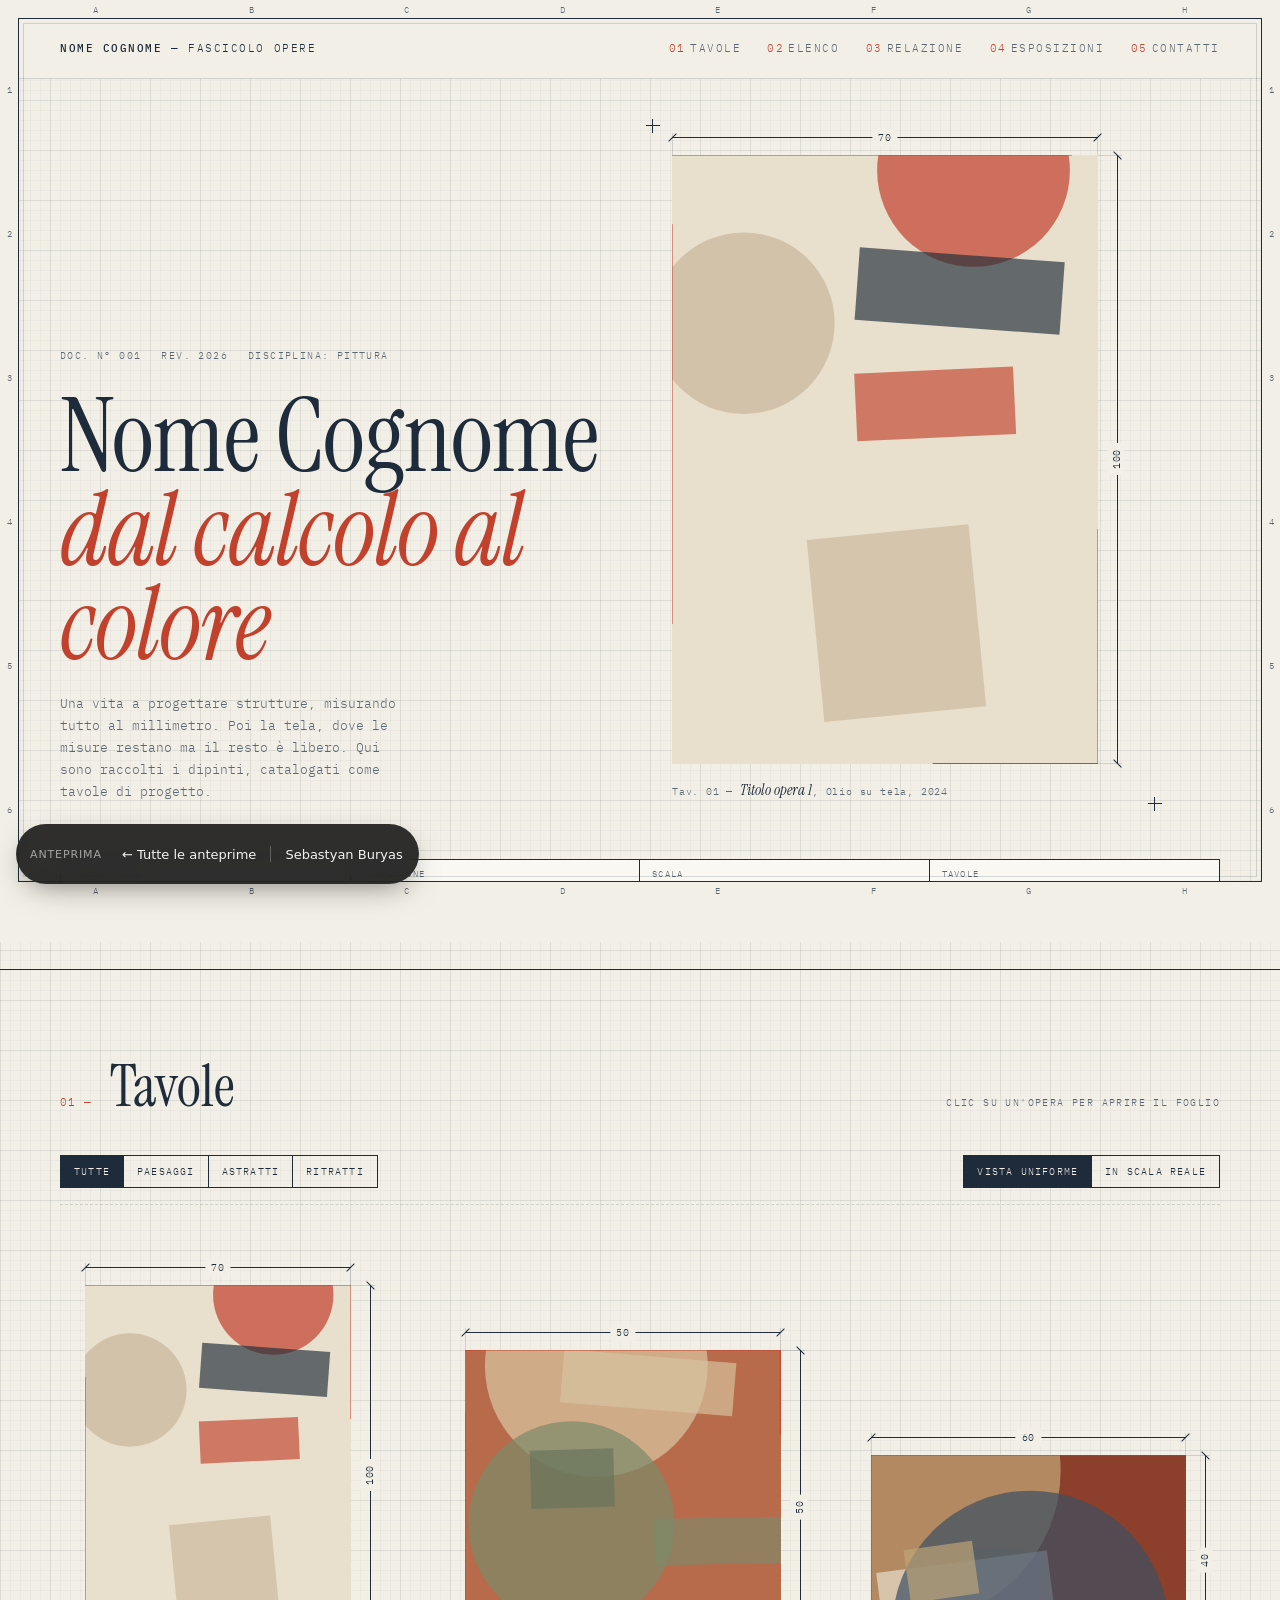
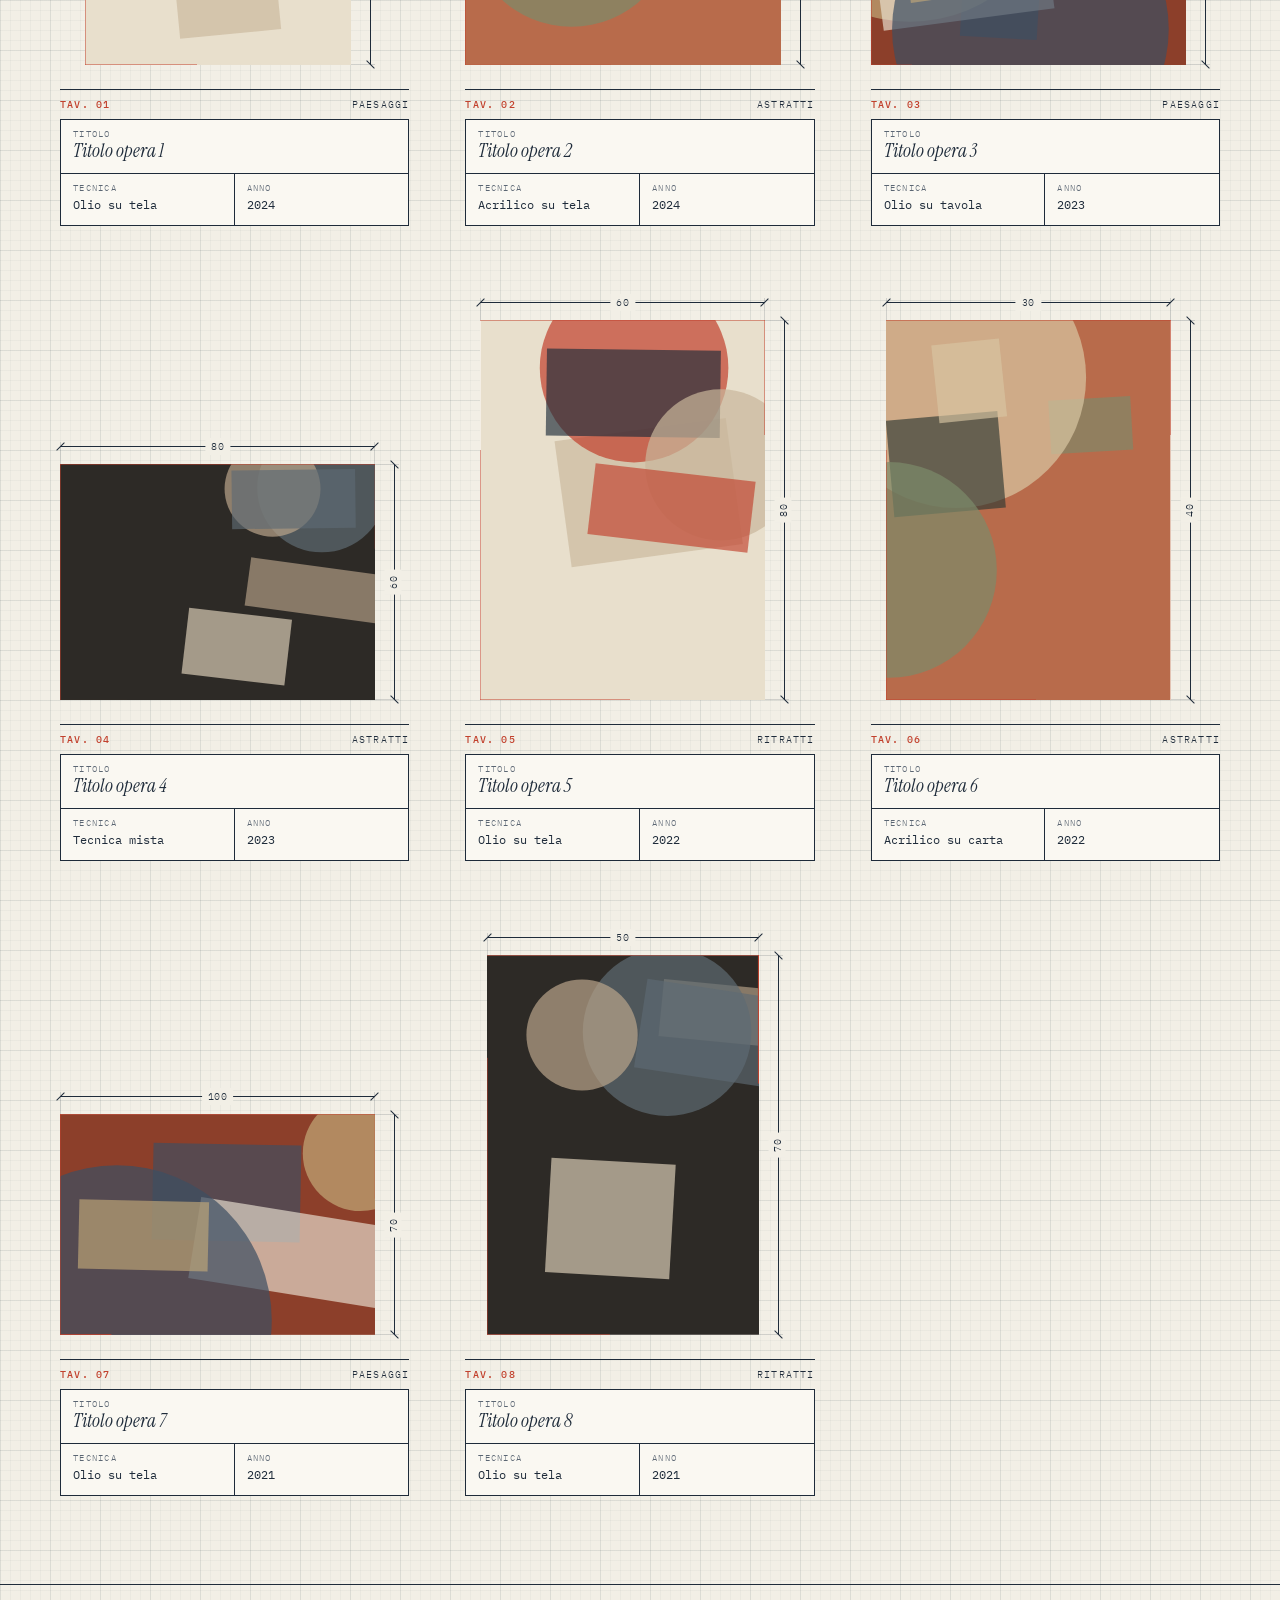
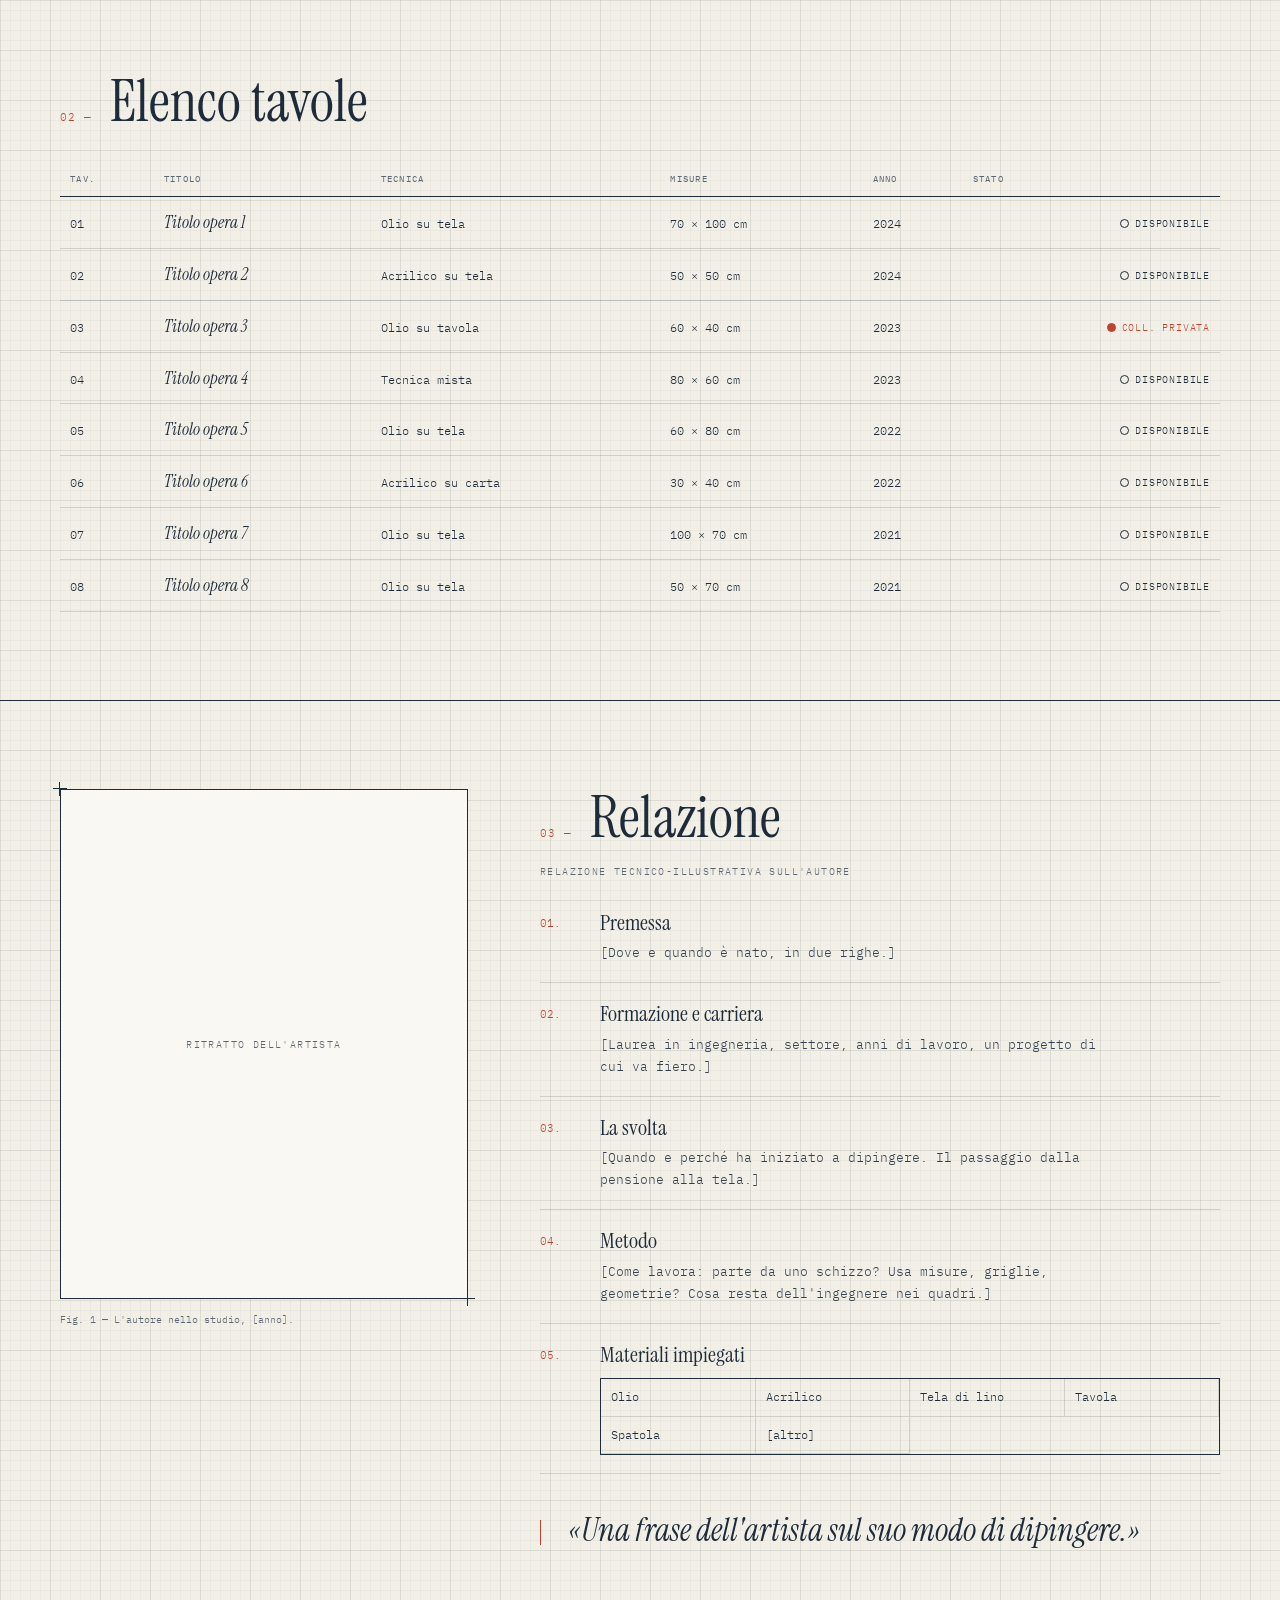
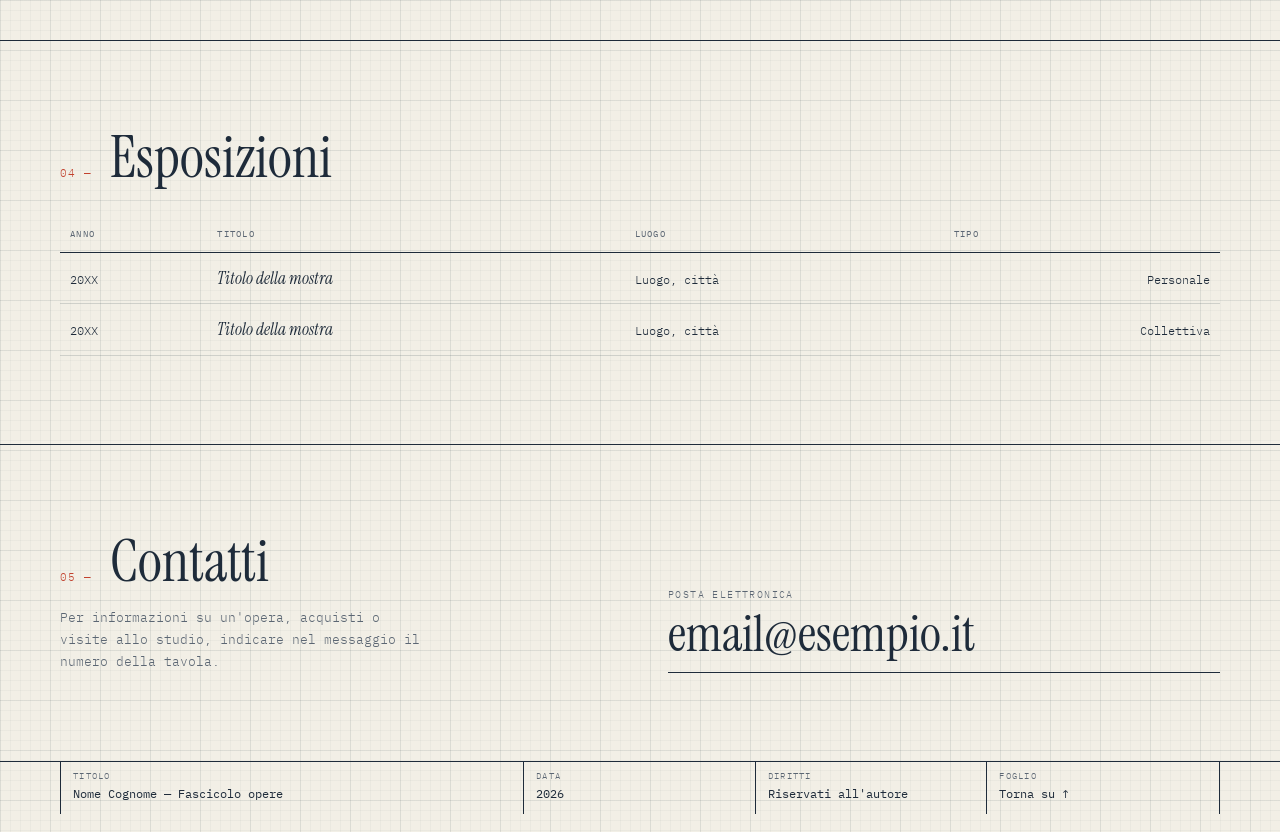
==== commit fabfe595: "Pulsante per tornare al banco o al portfolio dalle anteprime Co-Authored-By: Claude Opus 5.5 <norepl" ====
--- a/artista-pittore/index.html
+++ b/artista-pittore/index.html
@@ -536,5 +536,6 @@
 stage.addEventListener("touchend",e=>{const d=e.changedTouches[0].clientX-tx;if(Math.abs(d)>50)step(d<0?1:-1)});
 addEventListener("resize",()=>{if(lb.classList.contains("open"))show(cur)});
 </script>
+<script src="../banco.js"></script>
 </body>
 </html>
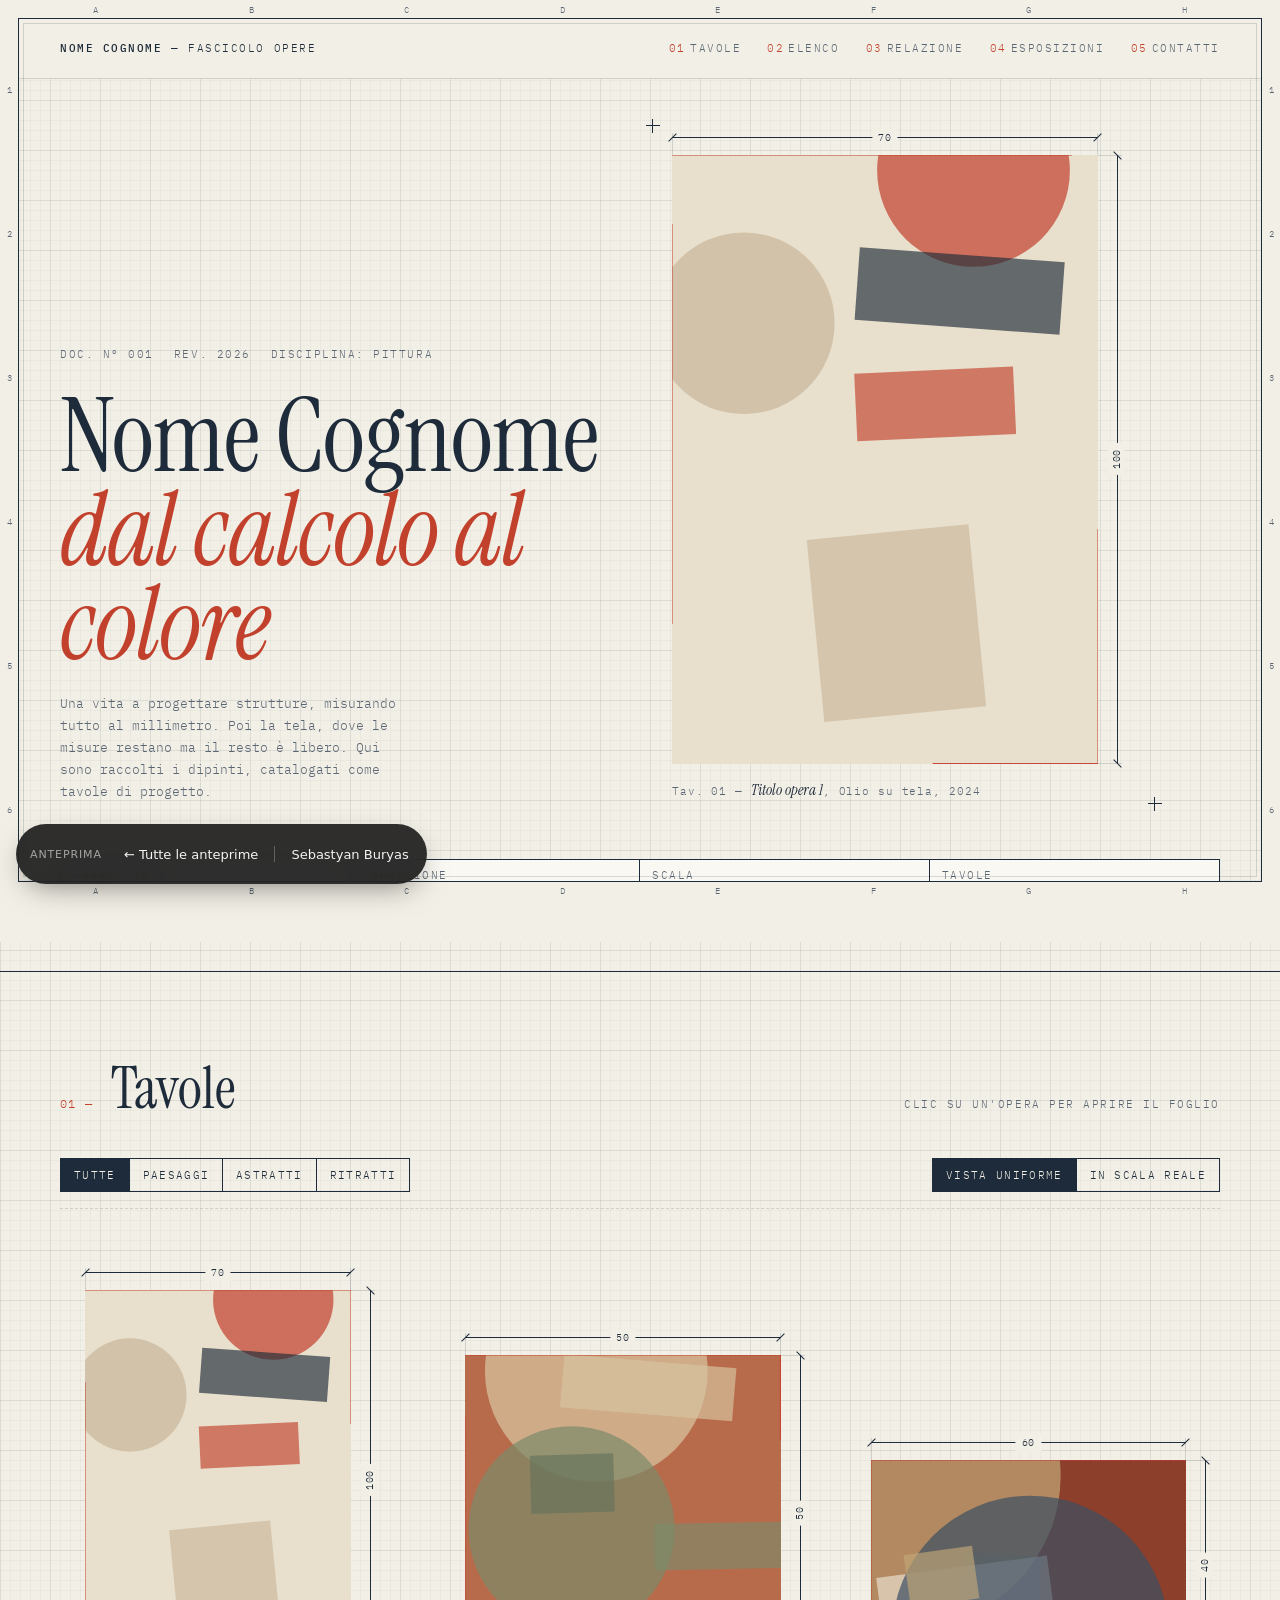
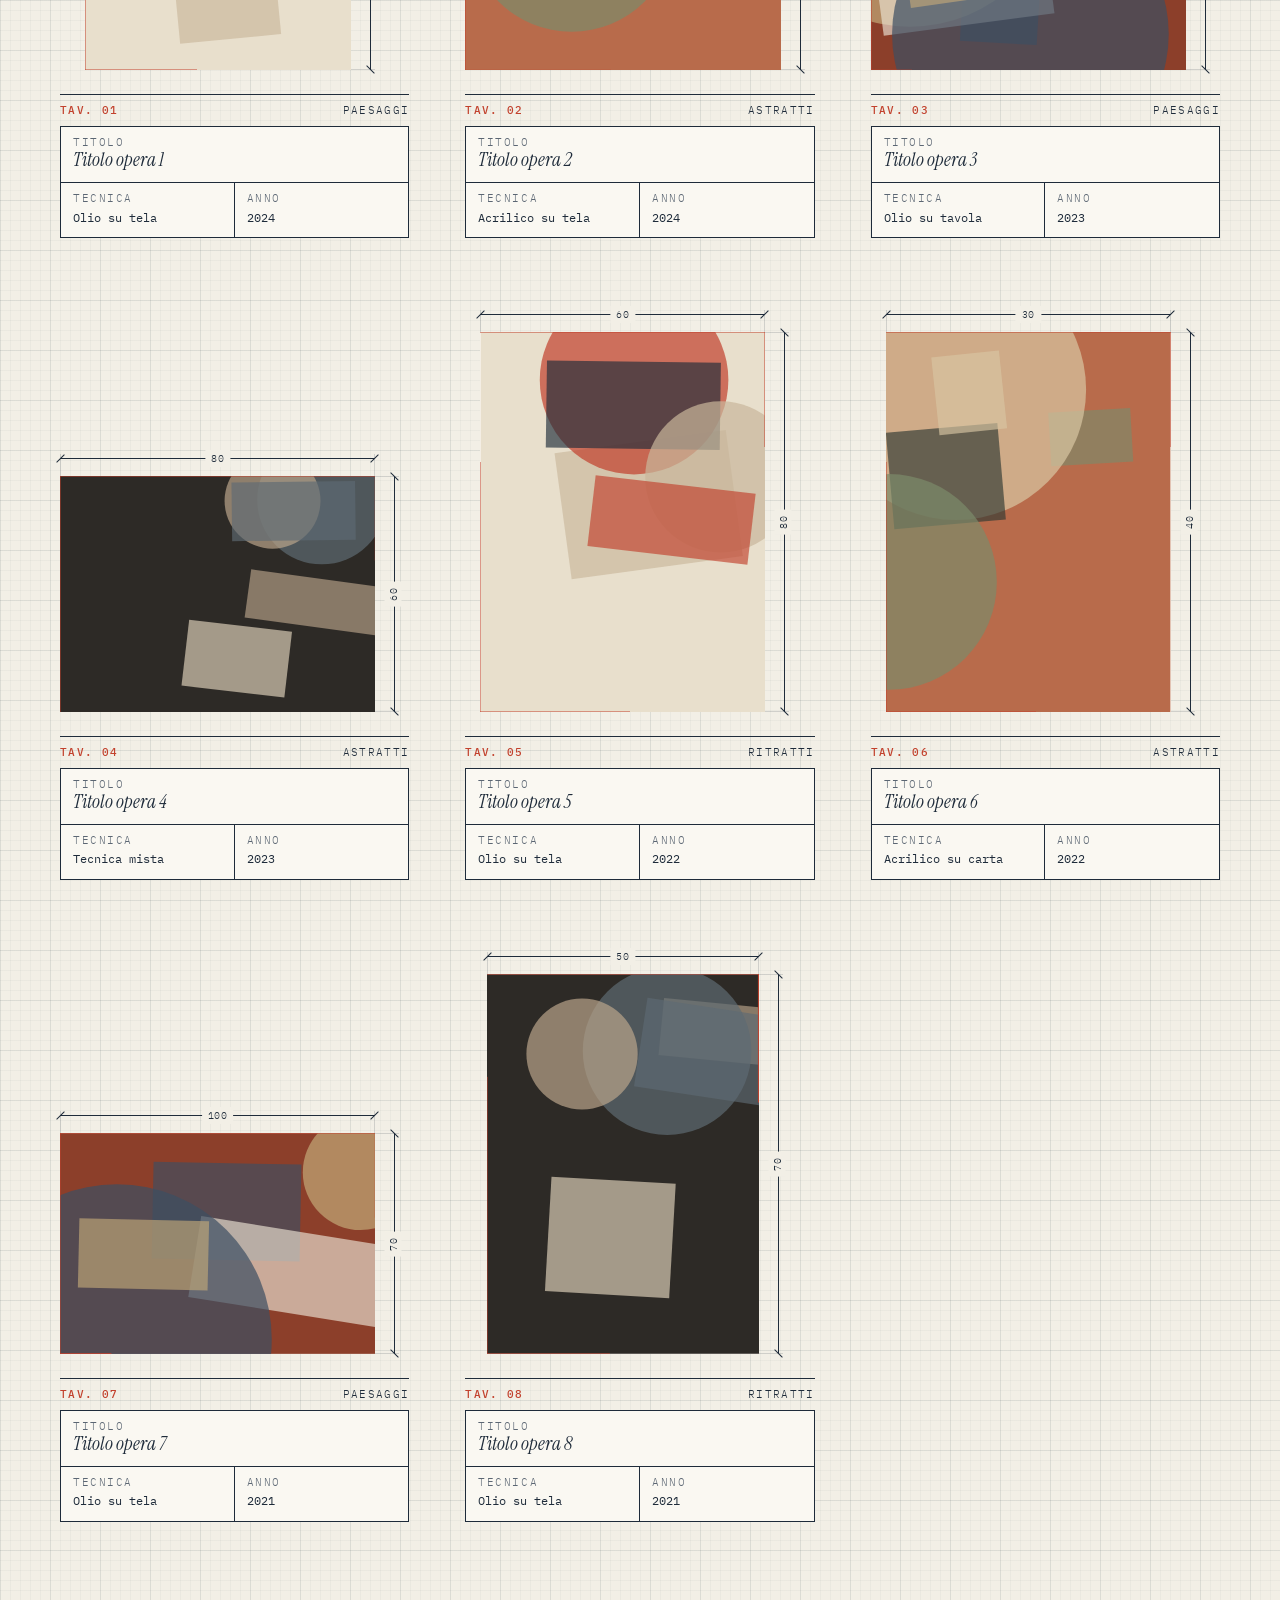
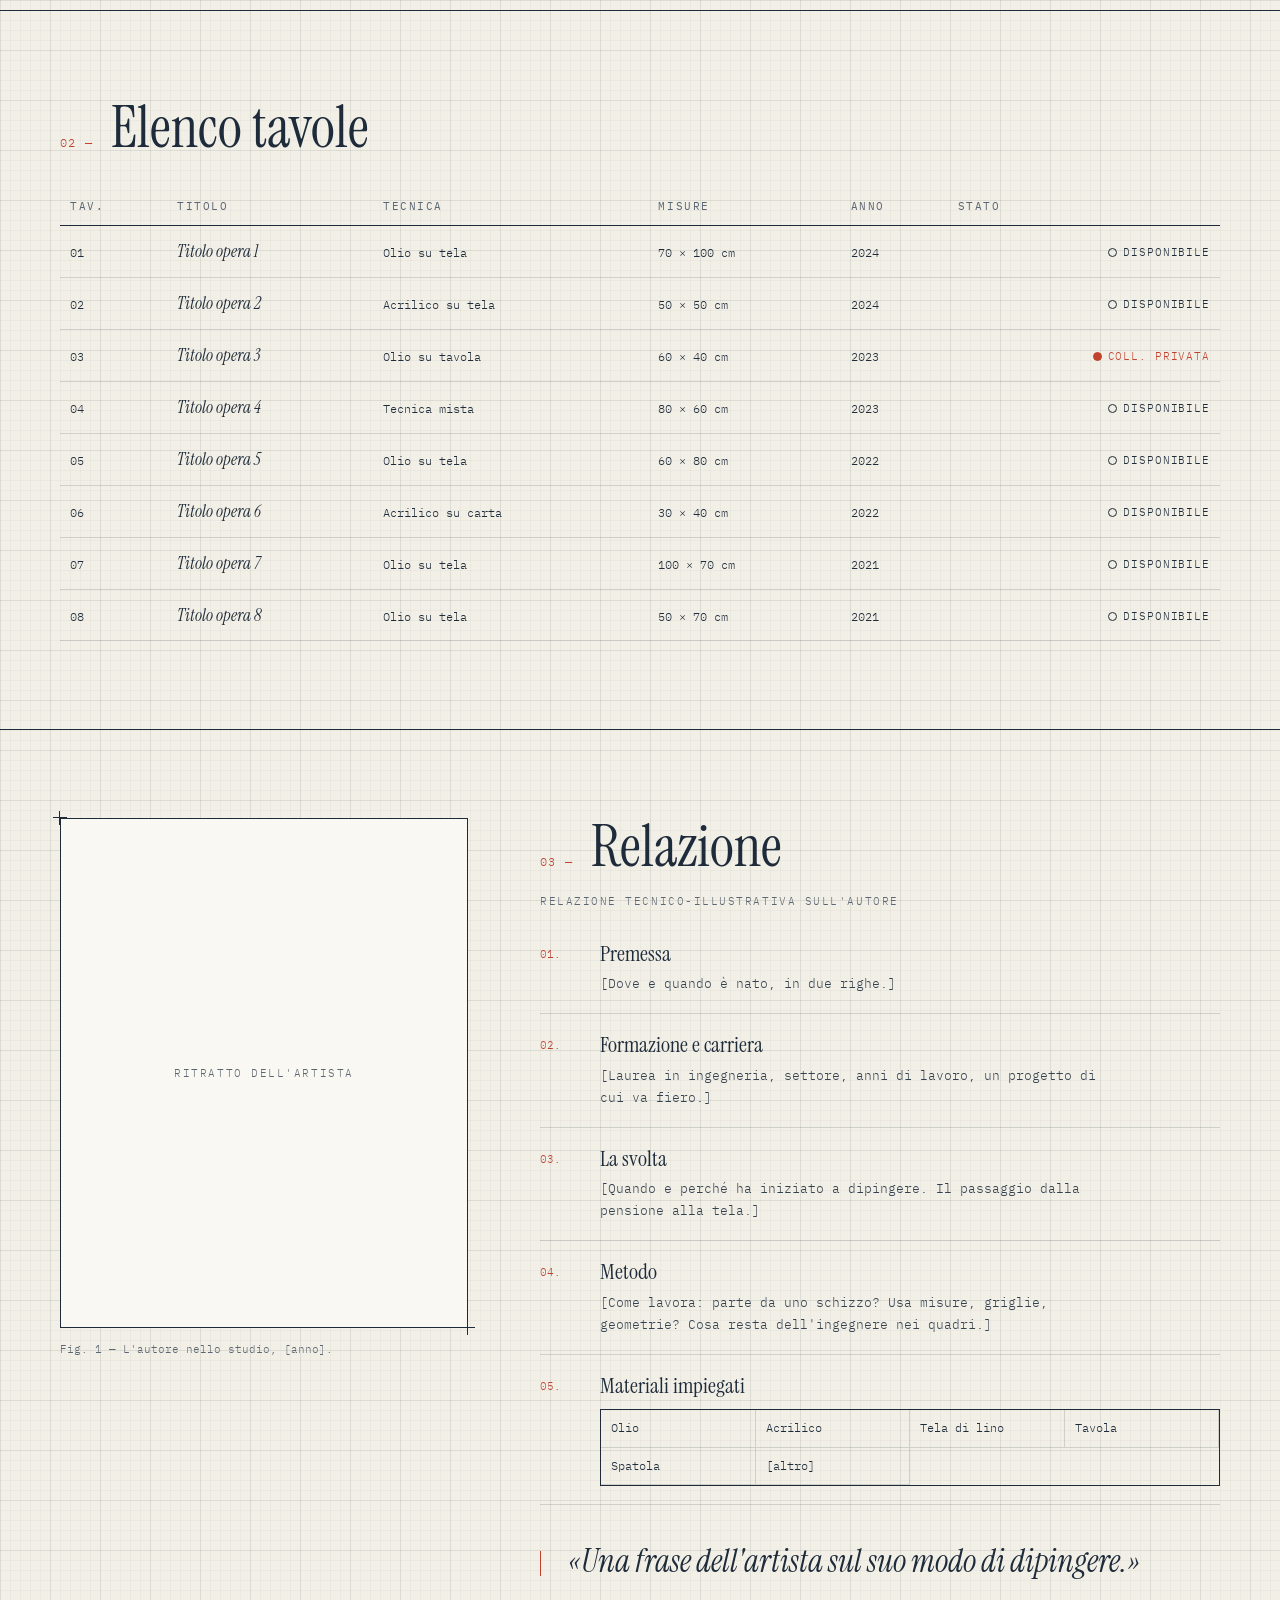
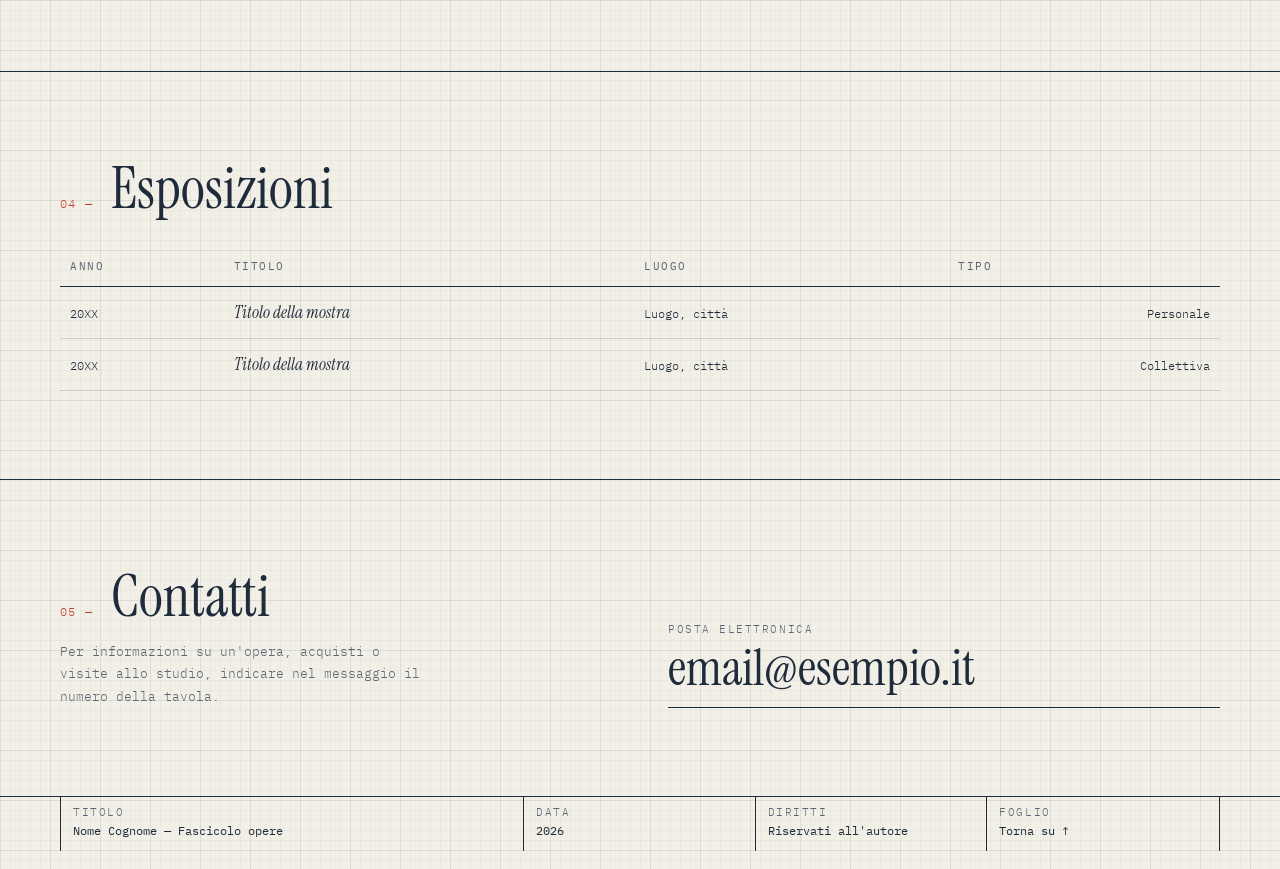
==== commit 786d717e: "Controllo generale: responsive su telefono e tablet, immagini più leggere, file inutili rimossi, acc" ====
--- a/artista-pittore/index.html
+++ b/artista-pittore/index.html
@@ -3,6 +3,7 @@
 <head>
 <meta charset="utf-8">
 <meta name="viewport" content="width=device-width, initial-scale=1">
+<meta name="robots" content="noindex, nofollow">
 <title>Nome Cognome — Fascicolo opere</title>
 <meta name="description" content="Dipinti di Nome Cognome, ingegnere e pittore. Tavole, relazione, esposizioni e contatti.">
 <link rel="preconnect" href="https://fonts.googleapis.com">
@@ -236,6 +237,15 @@
     *{transition:none!important;animation:none!important;scroll-behavior:auto!important}
     .q .art img{opacity:1}.build{display:none}.tav{opacity:1;transform:none}
   }
+  a[href="#top"]{display:inline-block;padding:10px 0;margin:-10px 0}
+  /* Leggibilità e tocco: etichette tecniche almeno a 11px, comandi alti almeno 40px sui touch */
+  .lbl,.hero-cap,.cart .lbl,th,.st,.seg button,.scale-note,.tav-head,.portrait,.portrait-cap,.lb-nav button,.lb-close,.lb-count{font-size:11px}
+  .sh .n{font-size:12px}
+  @media (pointer:coarse){
+    nav.wrap a{display:inline-flex;align-items:center;min-height:40px}
+    .seg button{min-height:40px}
+    .lb-nav button,.lb-close{min-height:44px}
+  }
 </style>
 </head>
 <body>
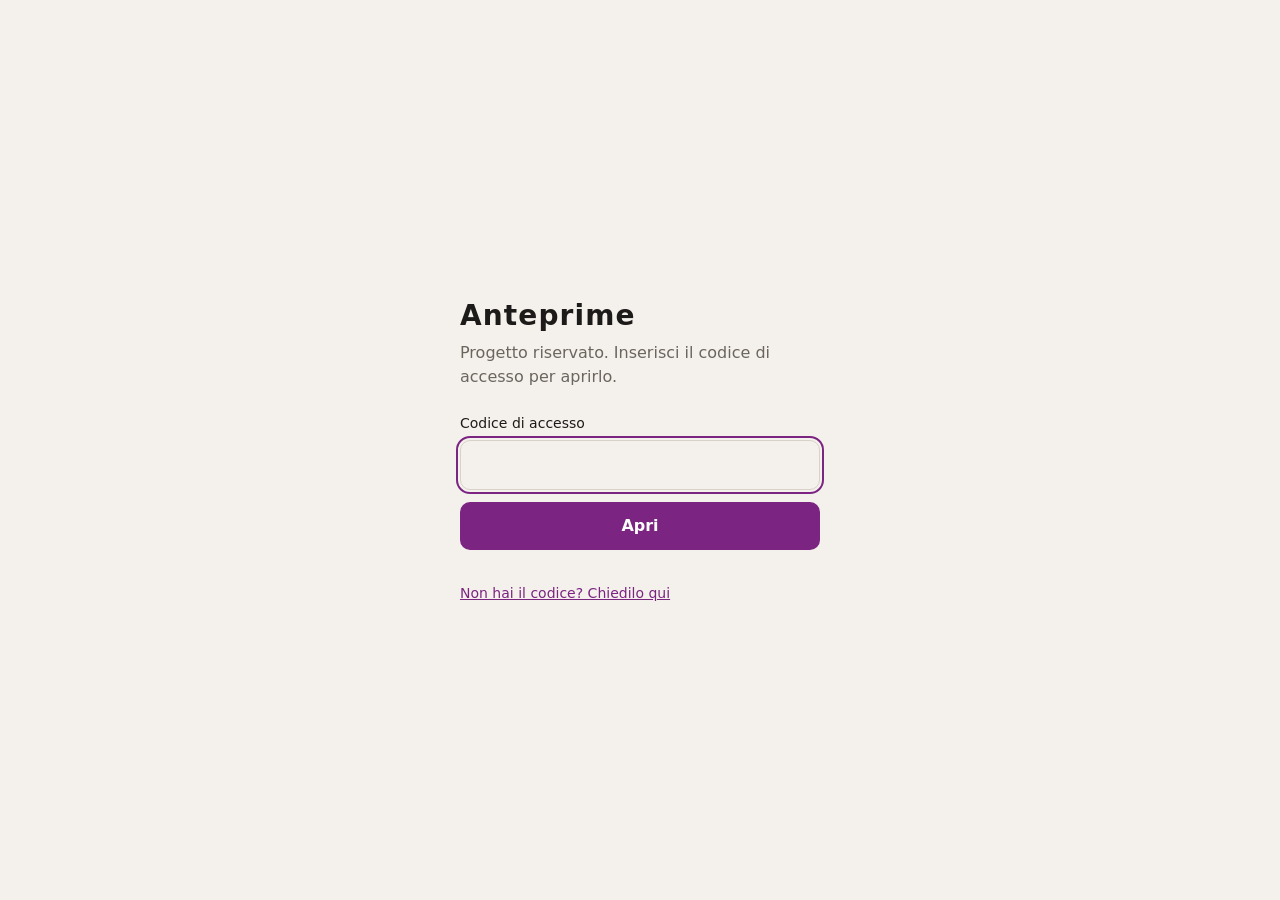
==== commit 0e34a6f0: "Pubblica le anteprime cifrate Co-Authored-By: Claude Opus 5.5 <noreply@anthropic.com>" ====
--- a/artista-pittore/index.html
+++ b/artista-pittore/index.html
@@ -1,551 +1,91 @@
-<!doctype html>
+<!DOCTYPE html>
 <html lang="it">
 <head>
-<meta charset="utf-8">
+<meta charset="UTF-8">
 <meta name="viewport" content="width=device-width, initial-scale=1">
 <meta name="robots" content="noindex, nofollow">
-<title>Nome Cognome — Fascicolo opere</title>
-<meta name="description" content="Dipinti di Nome Cognome, ingegnere e pittore. Tavole, relazione, esposizioni e contatti.">
-<link rel="preconnect" href="https://fonts.googleapis.com">
-<link rel="preconnect" href="https://fonts.gstatic.com" crossorigin>
-<link href="https://fonts.googleapis.com/css2?family=Instrument+Serif:ital@0;1&family=IBM+Plex+Mono:wght@300;400;500&display=swap" rel="stylesheet">
+<title>Anteprime · riservato</title>
 <style>
-  :root{
-    --paper:#f2efe6;          /* carta da lucido */
-    --paper-2:#faf8f2;
-    --ink:#1e2b3a;            /* inchiostro di china blu-nero */
-    --ink-soft:#5b6673;
-    --rule:rgba(30,43,58,.16);
-    --grid-1:rgba(30,43,58,.035);
-    --grid-2:rgba(30,43,58,.07);
-    --red:#c2412d;            /* matita rossa delle correzioni */
-    --serif:"Instrument Serif", Georgia, serif;
-    --mono:"IBM Plex Mono", ui-monospace, Consolas, monospace;
-    --m:18px;                 /* margine del foglio */
-    --boxh:380px;             /* altezza massima delle opere in vista uniforme */
-  }
-  *{box-sizing:border-box;margin:0;padding:0}
-  html{scroll-behavior:smooth;scroll-padding-top:90px}
-  body{
-    background-color:var(--paper);color:var(--ink);font-family:var(--mono);font-weight:300;font-size:14px;line-height:1.7;
-    background-image:
-      linear-gradient(var(--grid-2) 1px,transparent 1px),linear-gradient(90deg,var(--grid-2) 1px,transparent 1px),
-      linear-gradient(var(--grid-1) 1px,transparent 1px),linear-gradient(90deg,var(--grid-1) 1px,transparent 1px);
-    background-size:50px 50px,50px 50px,10px 10px,10px 10px;
-    -webkit-font-smoothing:antialiased;
-  }
-  img{display:block;max-width:100%}
-  a{color:inherit}
-  button{font:inherit;color:inherit}
-  .wrap{width:min(1160px,100% - 80px);margin-inline:auto}
-  .lbl{font-size:10px;letter-spacing:.14em;text-transform:uppercase;color:var(--ink-soft)}
-
-  /* ---------- CORNICE DEL FOGLIO ---------- */
-  .sheet{position:fixed;inset:var(--m);border:1px solid var(--ink);box-shadow:0 0 0 60px var(--paper);pointer-events:none;z-index:30}
-  .sheet::after{content:"";position:absolute;inset:4px;border:1px solid var(--rule)}
-  .zones{position:fixed;z-index:31;pointer-events:none;font-size:9px;color:var(--ink-soft);display:flex;justify-content:space-around}
-  .zones.top{top:2px;left:var(--m);right:var(--m)}
-  .zones.bot{bottom:2px;left:var(--m);right:var(--m)}
-  .zones.lft,.zones.rgt{top:var(--m);bottom:var(--m);flex-direction:column;align-items:center;width:var(--m)}
-  .zones.lft{left:0}.zones.rgt{right:0}
-
-  /* ---------- INTESTAZIONE ---------- */
-  header{position:sticky;top:var(--m);z-index:20;background:var(--paper);border-bottom:1px solid var(--rule)}
-  nav{display:flex;align-items:center;justify-content:space-between;gap:16px;height:60px}
-  .brand{text-decoration:none;font-size:11px;letter-spacing:.14em;text-transform:uppercase}
-  .brand b{font-weight:500}
-  nav ul{display:flex;gap:26px;list-style:none}
-  nav ul a{text-decoration:none;font-size:11px;letter-spacing:.14em;text-transform:uppercase;color:var(--ink-soft);transition:color .2s}
-  nav ul a:hover{color:var(--red)}
-  nav ul a span{color:var(--red);margin-right:4px}
-
-  /* ---------- QUOTE (linee di misura) ---------- */
-  .q{position:relative;margin:30px 34px 14px 0}
-  .q .art{position:relative;overflow:hidden;background:var(--paper-2)}
-  .q .art img{width:100%;height:100%;object-fit:cover;aspect-ratio:var(--ar)}
-  .qh,.qv{position:absolute;color:var(--ink);font-size:10px;letter-spacing:.06em}
-  .qh{left:0;right:0;top:-18px;height:1px;background:currentColor}
-  .qv{top:0;bottom:0;right:-20px;width:1px;background:currentColor}
-  .qh::before,.qh::after,.qv::before,.qv::after{content:"";position:absolute;background:currentColor}
-  .qh::before,.qh::after{top:-5px;width:1px;height:11px;transform:rotate(45deg)}
-  .qh::before{left:0}.qh::after{right:0}
-  .qv::before,.qv::after{left:-5px;height:1px;width:11px;transform:rotate(45deg)}
-  .qv::before{top:0}.qv::after{bottom:0}
-  .qh span,.qv span{position:absolute;background:var(--paper);padding:0 6px;white-space:nowrap}
-  .qh span{left:50%;top:-8px;transform:translateX(-50%)}
-  .qv span{top:50%;left:-1px;transform:translate(-50%,-50%) rotate(-90deg)}
-  /* linee di richiamo */
-  .q .ext{position:absolute;inset:-22px -24px 0 0;pointer-events:none;
-    background:
-      linear-gradient(var(--rule),var(--rule)) left top/1px 22px no-repeat,
-      linear-gradient(var(--rule),var(--rule)) calc(100% - 24px) top/1px 22px no-repeat,
-      linear-gradient(90deg,var(--rule),var(--rule)) right 22px/24px 1px no-repeat,
-      linear-gradient(90deg,var(--rule),var(--rule)) right bottom/24px 1px no-repeat}
-  /* costruzione: rettangolo e diagonali che si disegnano */
-  .build{position:absolute;inset:0;width:100%;height:100%;pointer-events:none;overflow:visible}
-  .build *{fill:none;stroke:var(--red);stroke-width:1;vector-effect:non-scaling-stroke;stroke-dasharray:1;stroke-dashoffset:1}
-  .q .art img{opacity:0}
-  .q.drawn .art img{opacity:1;transition:opacity .9s .55s}
-  .q.drawn .build *{animation:draw .8s ease forwards}
-  .q.drawn .build .d{animation:draw .8s .15s ease forwards,fade .6s 1.4s forwards}
-  @keyframes draw{to{stroke-dashoffset:0}}
-  @keyframes fade{to{opacity:0}}
-  /* crocini di registro */
-  .reg{position:absolute;width:14px;height:14px;pointer-events:none}
-  .reg::before,.reg::after{content:"";position:absolute;background:var(--ink)}
-  .reg::before{left:6px;top:0;width:1px;height:14px}.reg::after{top:6px;left:0;height:1px;width:14px}
-
-  /* ---------- APERTURA ---------- */
-  .hero{display:grid;grid-template-columns:1fr 1fr;gap:64px;align-items:end;padding:64px 0 56px}
-  .doc{display:flex;gap:20px;flex-wrap:wrap}
-  .hero h1{font-family:var(--serif);font-weight:400;font-size:clamp(3.2rem,8vw,6.6rem);line-height:.92;margin:26px 0 20px;letter-spacing:-.01em}
-  .hero h1 i{color:var(--red)}
-  .hero .lead{font-size:13px;max-width:44ch;color:var(--ink-soft)}
-  .hero-art{position:relative;max-width:460px;justify-self:end;width:100%;cursor:zoom-in}
-  .hero-art .reg.a{left:-26px;top:-36px}.hero-art .reg.b{right:-30px;bottom:-8px}
-  .hero-cap{font-size:10px;letter-spacing:.08em;color:var(--ink-soft);margin-top:4px}
-  .hero-cap em{font-family:var(--serif);font-style:italic;font-size:15px;letter-spacing:0;color:var(--ink)}
-
-  /* cartiglio */
-  .cart{display:grid;border:1px solid var(--ink);background:var(--paper-2)}
-  .cart>div{padding:8px 12px;border-right:1px solid var(--ink);border-bottom:1px solid var(--ink);min-width:0}
-  .cart .lbl{display:block;font-size:9px;line-height:1.3}
-  .cart .v{font-size:12px;font-weight:400;overflow-wrap:anywhere}
-  .cart .v.t{font-family:var(--serif);font-size:19px;font-style:italic;font-weight:400;line-height:1.2}
-  .cart-hero{grid-template-columns:repeat(4,1fr);margin-bottom:8px}
-  .cart-hero>div:nth-child(4n){border-right:0}
-  .cart-hero>div{border-bottom:0}
-
-  /* ---------- SEZIONI ---------- */
-  section{padding:88px 0;border-top:1px solid var(--ink)}
-  .sh{display:flex;align-items:baseline;gap:18px;margin-bottom:40px;flex-wrap:wrap}
-  .sh .n{font-size:11px;color:var(--red);letter-spacing:.1em}
-  .sh h2{font-family:var(--serif);font-weight:400;font-size:clamp(2.4rem,5vw,3.6rem);line-height:1}
-  .sh .lbl{margin-left:auto}
-
-  /* registro tavole */
-  table{width:100%;border-collapse:collapse;font-size:12px}
-  th{text-align:left;font-weight:400;font-size:9px;letter-spacing:.14em;text-transform:uppercase;color:var(--ink-soft);padding:0 10px 10px;border-bottom:1px solid var(--ink)}
-  td{padding:11px 10px;border-bottom:1px solid var(--rule);vertical-align:baseline}
-  tbody tr{cursor:pointer;transition:background .15s}
-  tbody tr:hover{background:var(--paper-2)}
-  tbody tr:hover td:first-child{color:var(--red)}
-  td.t{font-family:var(--serif);font-style:italic;font-size:17px}
-  td.r{text-align:right}
-  .st{display:inline-flex;align-items:center;gap:6px;font-size:10px;letter-spacing:.08em;text-transform:uppercase}
-  .st::before{content:"";width:7px;height:7px;border:1px solid currentColor;border-radius:50%}
-  .st.sold{color:var(--red)}.st.sold::before{background:currentColor}
-
-  /* tavole */
-  .bar{display:flex;justify-content:space-between;gap:16px;flex-wrap:wrap;margin-bottom:28px;padding-bottom:16px;border-bottom:1px dashed var(--rule)}
-  .seg{display:flex;flex-wrap:wrap;border:1px solid var(--ink)}
-  .seg button{background:none;border:0;border-right:1px solid var(--ink);padding:7px 13px;font-size:10px;letter-spacing:.12em;text-transform:uppercase;cursor:pointer;transition:background .2s,color .2s}
-  .seg button:last-child{border-right:0}
-  .seg button:hover{color:var(--red)}
-  .seg button.on{background:var(--ink);color:var(--paper)}
-  .scale-note{font-size:10px;color:var(--ink-soft);margin:-12px 0 24px;min-height:1em}
-  .tavole{display:grid;grid-template-columns:repeat(auto-fill,minmax(300px,1fr));gap:64px 56px;align-items:end}
-  .tav{cursor:zoom-in;opacity:0;transform:translateY(14px);transition:opacity .6s,transform .6s}
-  .tav.in{opacity:1;transform:none}
-  .tav .stage{display:flex;justify-content:center}
-  .tav .q{width:var(--w);transition:width .7s cubic-bezier(.6,0,.2,1)}
-  .tav .art{transition:box-shadow .3s}
-  .tav:hover .art{box-shadow:0 0 0 1px var(--red)}
-  .tav-head{display:flex;justify-content:space-between;font-size:10px;letter-spacing:.12em;text-transform:uppercase;padding:6px 0;border-top:1px solid var(--ink);margin-top:10px}
-  .tav-head b{font-weight:500;color:var(--red)}
-  .cart-mini{grid-template-columns:1fr 1fr}
-  .cart-mini>div:nth-child(3){border-right:0}
-  .cart-mini>div:nth-last-child(-n+2){border-bottom:0}
-  .cart-mini>div.full{grid-column:1/-1;border-right:0}
-
-  /* relazione */
-  .rel{display:grid;grid-template-columns:.75fr 1.25fr;gap:72px;align-items:start}
-  .portrait{position:relative;aspect-ratio:4/5;background:var(--paper-2);border:1px solid var(--ink);display:grid;place-items:center;font-size:10px;letter-spacing:.14em;text-transform:uppercase;color:var(--ink-soft);overflow:visible}
-  .portrait img{width:100%;height:100%;object-fit:cover;filter:grayscale(1) contrast(1.05)}
-  .portrait .reg.a{left:-8px;top:-8px}.portrait .reg.b{right:-8px;bottom:-8px}
-  .portrait-cap{margin-top:12px;font-size:10px;color:var(--ink-soft)}
-  ol.paras{list-style:none;counter-reset:p}
-  ol.paras>li{counter-increment:p;display:grid;grid-template-columns:52px 1fr;gap:8px;padding:18px 0;border-bottom:1px solid var(--rule)}
-  ol.paras>li::before{content:counter(p,decimal-leading-zero)".";font-size:11px;color:var(--red);padding-top:4px}
-  ol.paras h3{font-family:var(--serif);font-weight:400;font-size:22px;line-height:1.2;margin-bottom:6px}
-  ol.paras p{font-size:13px;color:#33404e;max-width:62ch}
-  .mat{display:grid;grid-template-columns:repeat(auto-fill,minmax(150px,1fr));gap:0;border:1px solid var(--ink);margin-top:10px}
-  .mat div{padding:8px 10px;border-right:1px solid var(--rule);border-bottom:1px solid var(--rule);font-size:12px}
-  blockquote{margin-top:36px;font-family:var(--serif);font-style:italic;font-size:clamp(1.5rem,2.6vw,2rem);line-height:1.3;position:relative;padding-left:28px}
-  blockquote::before{content:"";position:absolute;left:0;top:.3em;bottom:.2em;width:1px;background:var(--red)}
-
-  /* contatti */
-  .contact{display:grid;grid-template-columns:1fr 1fr;gap:56px;align-items:end}
-  .contact p{font-size:13px;color:var(--ink-soft);max-width:46ch;margin-top:16px}
-  .mail{display:block;font-family:var(--serif);font-size:clamp(1.8rem,4.4vw,3.2rem);text-decoration:none;line-height:1.1;overflow-wrap:anywhere;border-bottom:1px solid var(--ink);padding-bottom:10px;transition:color .2s}
-  .mail:hover{color:var(--red)}
-
-  footer{border-top:1px solid var(--ink);margin-bottom:var(--m)}
-  .cart-foot{grid-template-columns:2fr 1fr 1fr 1fr;border:0;border-left:1px solid var(--ink);border-right:1px solid var(--ink);background:transparent}
-  .cart-foot>div{border-bottom:0}
-  .cart-foot>div:last-child{border-right:0}
-  .cart-foot a{text-decoration:none}
-
-  /* ---------- FOGLIO A SCHERMO INTERO ---------- */
-  .lb{position:fixed;inset:0;z-index:60;display:none;background-color:var(--paper);background-image:inherit;background-size:inherit}
-  .lb.open{display:grid;grid-template-columns:1fr 320px}
-  .lb-stage{display:flex;align-items:center;justify-content:center;padding:70px 70px 40px;min-height:0;overflow:hidden}
-  .lb-stage .q{width:min(var(--lw),100%)}
-  .lb-side{border-left:1px solid var(--ink);display:flex;flex-direction:column;justify-content:flex-end;padding:24px;gap:14px;background:var(--paper)}
-  .lb-side .cart{grid-template-columns:1fr 1fr}
-  .lb-side .cart>div:nth-child(odd){border-right:0}
-  .lb-side .cart>div.full{grid-column:1/-1;border-right:0}
-  .lb-side .cart>div:last-child{border-bottom:0}
-  .lb-note{font-size:12px;color:#33404e}
-  .lb-nav{display:flex;border:1px solid var(--ink)}
-  .lb-nav button{flex:1;background:none;border:0;border-right:1px solid var(--ink);padding:10px;font-size:10px;letter-spacing:.14em;text-transform:uppercase;cursor:pointer}
-  .lb-nav button:last-child{border-right:0}
-  .lb-nav button:hover{background:var(--ink);color:var(--paper)}
-  .lb-close{position:absolute;top:18px;left:22px;background:none;border:0;font-size:10px;letter-spacing:.14em;text-transform:uppercase;cursor:pointer;padding:6px 0;border-bottom:1px solid var(--ink)}
-  .lb-close:hover{color:var(--red);border-color:var(--red)}
-  .lb-count{position:absolute;top:22px;right:344px;font-size:10px;letter-spacing:.14em;color:var(--ink-soft)}
-
-  @media (max-width:900px){
-    :root{--m:8px;--boxh:320px}
-    .wrap{width:min(1160px,100% - 40px)}
-    .zones{display:none}
-    nav ul{gap:16px}
-    nav ul li.x{display:none}
-    .hero,.rel,.contact{grid-template-columns:1fr;gap:48px}
-    .hero{padding:40px 0 48px}
-    .hero-art{justify-self:start}
-    .hero-art .reg.a{left:-12px}.hero-art .reg.b{right:0;bottom:-20px}
-    .cart-hero{grid-template-columns:1fr 1fr}
-    .cart-hero>div:nth-child(2n){border-right:0}
-    .cart-hero>div:nth-child(-n+2){border-bottom:1px solid var(--ink)}
-    section{padding:64px 0}
-    .hide-s{display:none}
-    .lb.open{grid-template-columns:1fr;grid-template-rows:1fr auto}
-    .lb-stage{padding:64px 40px 16px}
-    .lb-side{border-left:0;border-top:1px solid var(--ink);padding:14px 16px}
-    .lb-count{right:20px}
-    .cart-foot{grid-template-columns:1fr 1fr}
-    .cart-foot>div:nth-child(2n){border-right:0}
-    .cart-foot>div:nth-child(-n+2){border-bottom:1px solid var(--ink)}
-  }
-  @media (max-width:520px){
-    nav ul li.y{display:none}
-    .brand span{display:none}
-    .tavole{grid-template-columns:1fr}
-  }
-  @media (prefers-reduced-motion:reduce){
-    *{transition:none!important;animation:none!important;scroll-behavior:auto!important}
-    .q .art img{opacity:1}.build{display:none}.tav{opacity:1;transform:none}
-  }
-  a[href="#top"]{display:inline-block;padding:10px 0;margin:-10px 0}
-  /* Leggibilità e tocco: etichette tecniche almeno a 11px, comandi alti almeno 40px sui touch */
-  .lbl,.hero-cap,.cart .lbl,th,.st,.seg button,.scale-note,.tav-head,.portrait,.portrait-cap,.lb-nav button,.lb-close,.lb-count{font-size:11px}
-  .sh .n{font-size:12px}
-  @media (pointer:coarse){
-    nav.wrap a{display:inline-flex;align-items:center;min-height:40px}
-    .seg button{min-height:40px}
-    .lb-nav button,.lb-close{min-height:44px}
-  }
+  :root { --bg: #f4f1ec; --fg: #1d1b19; --muted: #6b655e; --line: #d8d2c9; --accent: #7b2482; --err: #b3261e; }
+  @media (prefers-color-scheme: dark) { :root { --bg: #121110; --fg: #f1ede6; --muted: #a39c92; --line: #34302c; --accent: #c77dd0; --err: #ff8a80; } }
+  * { box-sizing: border-box; }
+  body { margin: 0; min-height: 100vh; display: grid; place-items: center; padding: 16px; background: var(--bg); color: var(--fg);
+    font: 16px/1.5 system-ui, -apple-system, "Segoe UI", sans-serif; }
+  main { width: 100%; max-width: 360px; }
+  h1 { font-size: 28px; letter-spacing: .04em; margin: 0 0 4px; }
+  p { color: var(--muted); margin: 0 0 24px; }
+  label { display: block; font-size: 14px; margin-bottom: 6px; }
+  input { width: 100%; font: inherit; padding: 12px 14px; border: 1px solid var(--line); border-radius: 10px; background: transparent; color: inherit; }
+  input:focus-visible, button:focus-visible, a:focus-visible { outline: 2px solid var(--accent); outline-offset: 2px; }
+  button { width: 100%; margin-top: 12px; font: inherit; font-weight: 600; padding: 12px; border: 0; border-radius: 10px; background: var(--accent); color: #fff; cursor: pointer; }
+  button:disabled { opacity: .6; cursor: progress; }
+  #err { min-height: 1.5em; color: var(--err); font-size: 14px; margin: 10px 0 0; }
+  a { color: var(--accent); font-size: 14px; }
 </style>
 </head>
 <body>
+<main>
+  <h1>Anteprime</h1>
+  <p>Progetto riservato. Inserisci il codice di accesso per aprirlo.</p>
+  <form id="f" hidden>
+    <label for="c">Codice di accesso</label>
+    <input id="c" type="password" autocomplete="current-password" required autofocus>
+    <button id="b">Apri</button>
+    <p id="err" role="alert"></p>
+  </form>
+  <a id="r" hidden>Non hai il codice? Chiedilo qui</a>
+</main>
+<script>
+const C = {"root":"../","progetto":"../","salt":"3x2KC07+c3ha4aR1tCEjuw==","iter":600000,"titolo":"Anteprime","ritorno":"mailto:sebiburyas.sb12@gmail.com?subject=Codice%20anteprime"};
+const root = new URL(C.root, location.href), id = new URL(C.progetto, location.href).pathname, f = document.getElementById('f'), err = document.getElementById('err'), b = document.getElementById('b');
+if (C.ritorno) { const r = document.getElementById('r'); r.href = C.ritorno; r.hidden = false; }
+const db = () => new Promise((ok, ko) => { const r = indexedDB.open('cifra', 1); r.onupgradeneeded = () => r.result.createObjectStore('k'); r.onsuccess = () => ok(r.result); r.onerror = () => ko(r.error); });
+const leggi = async () => { const d = await db(); return new Promise(ok => { const g = d.transaction('k').objectStore('k').get(id); g.onsuccess = () => ok(g.result || null); g.onerror = () => ok(null); }); };
+const salva = async k => { const d = await db(); return new Promise((ok, ko) => { const t = d.transaction('k', 'readwrite'); t.objectStore('k').put(k, id); t.oncomplete = ok; t.onerror = () => ko(t.error); }); };
+const b64 = s => Uint8Array.from(atob(s), c => c.charCodeAt(0));
 
-<div class="sheet" aria-hidden="true"></div>
-<div class="zones top" aria-hidden="true"><span>A</span><span>B</span><span>C</span><span>D</span><span>E</span><span>F</span><span>G</span><span>H</span></div>
-<div class="zones bot" aria-hidden="true"><span>A</span><span>B</span><span>C</span><span>D</span><span>E</span><span>F</span><span>G</span><span>H</span></div>
-<div class="zones lft" aria-hidden="true"><span>1</span><span>2</span><span>3</span><span>4</span><span>5</span><span>6</span></div>
-<div class="zones rgt" aria-hidden="true"><span>1</span><span>2</span><span>3</span><span>4</span><span>5</span><span>6</span></div>
+async function avvia() {
+  // se il service worker c'è già ma la pagina è ancora questa, non ricaricare all'infinito
+  const ora = Date.now(), prima = +sessionStorage.getItem('cifra-avvio' + location.pathname) || 0;
+  if (ora - prima < 8000) throw new Error('loop');
+  sessionStorage.setItem('cifra-avvio' + location.pathname, ora);
+  await navigator.serviceWorker.register(new URL('sw.js', root), { scope: root.pathname, updateViaCache: 'none' });
+  if (navigator.serviceWorker.controller) return location.reload();
+  navigator.serviceWorker.addEventListener('controllerchange', () => location.reload());
+}
 
-<header id="top">
-  <nav class="wrap">
-    <a class="brand" href="#top"><b data-f="nome">Nome Cognome</b><span> — Fascicolo opere</span></a>
-    <ul>
-      <li><a href="#tavole"><span>01</span>Tavole</a></li>
-      <li class="x"><a href="#elenco"><span>02</span>Elenco</a></li>
-      <li class="y"><a href="#relazione"><span>03</span>Relazione</a></li>
-      <li class="x"><a href="#esposizioni"><span>04</span>Esposizioni</a></li>
-      <li><a href="#contatti"><span>05</span>Contatti</a></li>
-    </ul>
-  </nav>
-</header>
+f.onsubmit = e => { e.preventDefault(); prova(document.getElementById('c').value.trim()); };
+async function prova(codice) {
+  err.textContent = ''; b.disabled = true; b.textContent = 'Controllo…';
+  try {
+    const base = await crypto.subtle.importKey('raw', new TextEncoder().encode(codice), 'PBKDF2', false, ['deriveKey']);
+    const k = await crypto.subtle.deriveKey({ name: 'PBKDF2', salt: b64(C.salt), iterations: C.iter, hash: 'SHA-256' }, base, { name: 'AES-GCM', length: 256 }, false, ['decrypt']);
+    const m = await (await fetch(new URL('_/m', root), { cache: 'no-cache' })).arrayBuffer();
+    try { await crypto.subtle.decrypt({ name: 'AES-GCM', iv: m.slice(0, 12) }, k, m.slice(12)); }
+    catch { throw new Error('codice'); }
+    await salva(k);
+    try { localStorage.setItem('cifra-codice', codice); } catch {}
+    sessionStorage.removeItem('cifra-avvio' + location.pathname);
+    b.textContent = 'Apro…';
+    await avvia();
+  } catch (x) {
+    err.textContent = x.message === 'codice' ? 'Codice non valido.' : 'Non riesco ad aprirlo adesso. Controlla la connessione e riprova.';
+    b.disabled = false; b.textContent = 'Apri'; f.hidden = false;
+  }
+}
 
-<main>
-  <!-- APERTURA -->
-  <div class="wrap hero">
-    <div>
-      <div class="doc lbl"><span>Doc. n° 001</span><span>Rev. <span id="rev"></span></span><span>Disciplina: pittura</span></div>
-      <h1><span data-f="nome">Nome Cognome</span><br><i>dal calcolo al colore</i></h1>
-      <p class="lead">Una vita a progettare strutture, misurando tutto al millimetro. Poi la tela, dove le misure restano ma il resto è libero. Qui sono raccolti i dipinti, catalogati come tavole di progetto.</p>
-    </div>
-    <div>
-      <div class="hero-art" id="hero"></div>
-    </div>
-  </div>
-  <div class="wrap">
-    <div class="cart cart-hero">
-      <div><span class="lbl">Progettista</span><span class="v" data-f="nome">Nome Cognome</span></div>
-      <div><span class="lbl">Formazione</span><span class="v">Ingegneria</span></div>
-      <div><span class="lbl">Scala</span><span class="v">1:1 sulla tela</span></div>
-      <div><span class="lbl">Tavole</span><span class="v" id="ntav"></span></div>
-    </div>
-  </div>
-
-  <!-- TAVOLE -->
-  <section id="tavole" style="margin-top:56px">
-    <div class="wrap">
-      <div class="sh"><span class="n">01 —</span><h2>Tavole</h2><span class="lbl">Clic su un'opera per aprire il foglio</span></div>
-      <div class="bar">
-        <div class="seg" id="filters" role="group" aria-label="Filtra per serie"></div>
-        <div class="seg" role="group" aria-label="Vista">
-          <button class="on" data-v="uni">Vista uniforme</button>
-          <button data-v="scala">In scala reale</button>
-        </div>
-      </div>
-      <p class="scale-note" id="scaleNote"></p>
-      <div class="tavole" id="tavoleEl"></div>
-    </div>
-  </section>
-
-  <!-- ELENCO -->
-  <section id="elenco">
-    <div class="wrap">
-      <div class="sh"><span class="n">02 —</span><h2>Elenco tavole</h2></div>
-      <table>
-        <thead><tr><th>Tav.</th><th>Titolo</th><th class="hide-s">Tecnica</th><th>Misure</th><th class="hide-s">Anno</th><th class="r">Stato</th></tr></thead>
-        <tbody id="registro"></tbody>
-      </table>
-    </div>
-  </section>
-
-  <!-- RELAZIONE -->
-  <section id="relazione">
-    <div class="wrap rel">
-      <div>
-        <div class="portrait"><span class="reg a"></span><span class="reg b"></span>Ritratto dell'artista<!-- <img src="img/ritratto.jpg" alt="Ritratto di Nome Cognome"> --></div>
-        <p class="portrait-cap">Fig. 1 — L'autore nello studio, [anno].</p>
-      </div>
-      <div>
-        <div class="sh" style="margin-bottom:16px"><span class="n">03 —</span><h2>Relazione</h2></div>
-        <p class="lbl" style="margin-bottom:12px">Relazione tecnico-illustrativa sull'autore</p>
-        <ol class="paras">
-          <li><div><h3>Premessa</h3><p>[Dove e quando è nato, in due righe.]</p></div></li>
-          <li><div><h3>Formazione e carriera</h3><p>[Laurea in ingegneria, settore, anni di lavoro, un progetto di cui va fiero.]</p></div></li>
-          <li><div><h3>La svolta</h3><p>[Quando e perché ha iniziato a dipingere. Il passaggio dalla pensione alla tela.]</p></div></li>
-          <li><div><h3>Metodo</h3><p>[Come lavora: parte da uno schizzo? Usa misure, griglie, geometrie? Cosa resta dell'ingegnere nei quadri.]</p></div></li>
-          <li><div><h3>Materiali impiegati</h3>
-            <div class="mat"><div>Olio</div><div>Acrilico</div><div>Tela di lino</div><div>Tavola</div><div>Spatola</div><div>[altro]</div></div></div></li>
-        </ol>
-        <blockquote>«Una frase dell'artista sul suo modo di dipingere.»</blockquote>
-      </div>
-    </div>
-  </section>
-
-  <!-- ESPOSIZIONI -->
-  <section id="esposizioni">
-    <div class="wrap">
-      <div class="sh"><span class="n">04 —</span><h2>Esposizioni</h2></div>
-      <table>
-        <thead><tr><th>Anno</th><th>Titolo</th><th class="hide-s">Luogo</th><th class="r">Tipo</th></tr></thead>
-        <tbody class="static">
-          <tr><td>20XX</td><td class="t">Titolo della mostra</td><td class="hide-s">Luogo, città</td><td class="r">Personale</td></tr>
-          <tr><td>20XX</td><td class="t">Titolo della mostra</td><td class="hide-s">Luogo, città</td><td class="r">Collettiva</td></tr>
-        </tbody>
-      </table>
-    </div>
-  </section>
-
-  <!-- CONTATTI -->
-  <section id="contatti">
-    <div class="wrap contact">
-      <div>
-        <div class="sh" style="margin-bottom:0"><span class="n">05 —</span><h2>Contatti</h2></div>
-        <p>Per informazioni su un'opera, acquisti o visite allo studio, indicare nel messaggio il numero della tavola.</p>
-      </div>
-      <div>
-        <span class="lbl">Posta elettronica</span>
-        <a class="mail" href="mailto:email@esempio.it">email@esempio.it</a>
-      </div>
-    </div>
-  </section>
-</main>
-
-<footer>
-  <div class="wrap">
-    <div class="cart cart-foot">
-      <div><span class="lbl">Titolo</span><span class="v"><span data-f="nome">Nome Cognome</span> — Fascicolo opere</span></div>
-      <div><span class="lbl">Data</span><span class="v" id="yr"></span></div>
-      <div><span class="lbl">Diritti</span><span class="v">Riservati all'autore</span></div>
-      <div><span class="lbl">Foglio</span><span class="v"><a href="#top">Torna su ↑</a></span></div>
-    </div>
-  </div>
-</footer>
-
-<!-- FOGLIO A SCHERMO INTERO -->
-<div class="lb" id="lb" role="dialog" aria-modal="true" aria-label="Tavola ingrandita">
-  <button class="lb-close" id="lbClose">← Chiudi foglio</button>
-  <span class="lb-count" id="lbCount"></span>
-  <div class="lb-stage" id="lbStage"></div>
-  <aside class="lb-side">
-    <p class="lb-note" id="lbNote"></p>
-    <div class="cart" id="lbCart"></div>
-    <div class="lb-nav"><button id="lbPrev">← Prec.</button><button id="lbNext">Succ. →</button></div>
-  </aside>
-</div>
-
-<script>
-/* =====================================================================
-   DATI DA COMPILARE
-   - NOME: nome dell'artista (aggiorna anche <title> e meta description)
-   - OPERE: una riga per quadro, nell'ordine in cui devono apparire.
-     misure: "BASE × ALTEZZA cm" (prima la larghezza, poi l'altezza).
-             Servono per le quote e per la vista "in scala reale".
-     img:    percorso della foto in img/ (es. "img/tramonto-2024.jpg").
-             Le foto vanno ritagliate esattamente sul bordo della tela.
-             Se vuoto compare un segnaposto.
-     serie:  alimenta i filtri.  venduto:true → "collezione privata".
-     inEvidenza:true → l'opera in apertura.
-   ===================================================================== */
-const NOME = "Nome Cognome";
-
-const OPERE = [
-  { titolo:"Titolo opera 1", anno:2024, tecnica:"Olio su tela",      misure:"70 × 100 cm", serie:"Paesaggi", img:"", note:"", inEvidenza:true },
-  { titolo:"Titolo opera 2", anno:2024, tecnica:"Acrilico su tela",  misure:"50 × 50 cm",  serie:"Astratti", img:"", note:"" },
-  { titolo:"Titolo opera 3", anno:2023, tecnica:"Olio su tavola",    misure:"60 × 40 cm",  serie:"Paesaggi", img:"", note:"", venduto:true },
-  { titolo:"Titolo opera 4", anno:2023, tecnica:"Tecnica mista",     misure:"80 × 60 cm",  serie:"Astratti", img:"", note:"" },
-  { titolo:"Titolo opera 5", anno:2022, tecnica:"Olio su tela",      misure:"60 × 80 cm",  serie:"Ritratti", img:"", note:"" },
-  { titolo:"Titolo opera 6", anno:2022, tecnica:"Acrilico su carta", misure:"30 × 40 cm",  serie:"Astratti", img:"", note:"" },
-  { titolo:"Titolo opera 7", anno:2021, tecnica:"Olio su tela",      misure:"100 × 70 cm", serie:"Paesaggi", img:"", note:"" },
-  { titolo:"Titolo opera 8", anno:2021, tecnica:"Olio su tela",      misure:"50 × 70 cm",  serie:"Ritratti", img:"", note:"" },
-];
-
-/* ------------------ da qui in giù non serve toccare ------------------ */
-
-const dims=o=>{const m=(o.misure||"").match(/(\d+(?:[.,]\d+)?)\s*[×x]\s*(\d+(?:[.,]\d+)?)/);return m?[+m[1].replace(",","."),+m[2].replace(",",".")]:[50,70]};
-const num=i=>String(i+1).padStart(2,"0");
-const esc=s=>String(s??"").replace(/[&<>"]/g,c=>({"&":"&amp;","<":"&lt;",">":"&gt;",'"':"&quot;"}[c]));
-
-function placeholder(o,i){
-  const [w,h]=dims(o), W=600, H=Math.round(W*h/w);
-  const pal=[["#c9b79c","#c2412d","#1e2b3a","#e8dfcc"],["#7d8a6a","#d9c7a3","#2f3a33","#b86b4b"],["#3d4f63","#c2a878","#ece4d5","#8c3f2a"],["#b9a48a","#5e6b73","#e3d6bf","#2d2a26"]][i%4];
-  let r=(i+1)*9301; const rnd=()=>((r=(r*49297+233280)%233280)/233280);
-  let s=`<rect width="${W}" height="${H}" fill="${pal[3]}"/>`;
-  for(let k=0;k<5;k++){const c=pal[k%3];
-    s+= k%2 ? `<circle cx="${rnd()*W}" cy="${rnd()*H}" r="${60+rnd()*W/2.5}" fill="${c}" opacity=".7"/>`
-            : `<rect x="${rnd()*W*.6}" y="${rnd()*H*.7}" width="${120+rnd()*W/2}" height="${80+rnd()*H/2.5}" fill="${c}" opacity=".65" transform="rotate(${rnd()*20-10} ${W/2} ${H/2})"/>`;}
-  return "data:image/svg+xml,"+encodeURIComponent(`<svg xmlns="http://www.w3.org/2000/svg" viewBox="0 0 ${W} ${H}">${s}</svg>`);
-}
-const src=(o,i)=>o.img||placeholder(o,i);
-
-// Disegno quotato di un'opera
-function quoted(o,i){
-  const [w,h]=dims(o);
-  return `<div class="q" style="--ar:${w}/${h}">
-    <span class="ext"></span>
-    <span class="qh"><span>${w}</span></span>
-    <span class="qv"><span>${h}</span></span>
-    <div class="art"><img src="${src(o,i)}" alt="${esc(o.titolo)}${o.tecnica?", "+esc(o.tecnica):""}" loading="lazy">
-      <svg class="build" viewBox="0 0 100 100" preserveAspectRatio="none" aria-hidden="true">
-        <rect x="0" y="0" width="100" height="100" pathLength="1"/>
-        <line class="d" x1="0" y1="0" x2="100" y2="100" pathLength="1"/>
-        <line class="d" x1="100" y1="0" x2="0" y2="100" pathLength="1"/>
-      </svg></div></div>`;
-}
-const draw=el=>{el.classList.remove("drawn");void el.offsetWidth;el.classList.add("drawn")};
-const stato=o=>o.venduto?'<span class="st sold">Coll. privata</span>':'<span class="st">Disponibile</span>';
-
-// Testi generali
-document.querySelectorAll('[data-f="nome"]').forEach(e=>e.textContent=NOME);
-const Y=new Date().getFullYear();
-document.getElementById("yr").textContent=Y;
-document.getElementById("rev").textContent=Y;
-document.getElementById("ntav").textContent=String(OPERE.length).padStart(2,"0");
-
-// Apertura
-const hi=Math.max(0,OPERE.findIndex(o=>o.inEvidenza)), ho=OPERE[hi];
-const heroEl=document.getElementById("hero");
-heroEl.innerHTML=`<span class="reg a"></span><span class="reg b"></span>${quoted(ho,hi)}
-  <div class="hero-cap">Tav. ${num(hi)} — <em>${esc(ho.titolo)}</em>, ${esc(ho.tecnica)}, ${ho.anno}</div>`;
-heroEl.querySelector("img").loading="eager";
-requestAnimationFrame(()=>draw(heroEl.querySelector(".q")));
-heroEl.onclick=()=>openLb(hi);
-
-// Tavole
-const maxW=Math.max(...OPERE.map(o=>dims(o)[0]));
-let vista="uni", serieSel="Tutte", view=[];
-const tavEl=document.getElementById("tavoleEl"), fEl=document.getElementById("filters");
-const serie=["Tutte",...new Set(OPERE.map(o=>o.serie).filter(Boolean))];
-if(serie.length>2){
-  fEl.innerHTML=serie.map((s,i)=>`<button class="${i?"":"on"}" data-s="${esc(s)}">${esc(s)}</button>`).join("");
-  fEl.onclick=e=>{const b=e.target.closest("button");if(!b)return;
-    fEl.querySelectorAll("button").forEach(x=>x.classList.toggle("on",x===b));serieSel=b.dataset.s;renderTav()};
-} else fEl.style.display="none";
-document.querySelector('[aria-label="Vista"]').onclick=e=>{const b=e.target.closest("button");if(!b)return;
-  b.parentNode.querySelectorAll("button").forEach(x=>x.classList.toggle("on",x===b));vista=b.dataset.v;sizeTav()};
-
-function widthFor(o){
-  const [w,h]=dims(o);
-  return vista==="scala" ? `calc(${(w/maxW*100).toFixed(2)}% - 34px)` : `min(calc(100% - 34px), calc(var(--boxh) * ${w} / ${h}))`;
-}
-function sizeTav(){
-  tavEl.querySelectorAll(".tav").forEach(t=>t.querySelector(".q").style.width=widthFor(OPERE[+t.dataset.i]));
-  document.getElementById("scaleNote").textContent = vista==="scala" ? `Le opere sono mostrate in proporzione tra loro: la più larga misura ${maxW} cm.` : "";
-}
-const io=new IntersectionObserver(es=>es.forEach(e=>{if(e.isIntersecting){e.target.classList.add("in");draw(e.target.querySelector(".q"));io.unobserve(e.target)}}),{rootMargin:"0px 0px -60px"});
-function renderTav(){
-  view=OPERE.map((_,i)=>i).filter(i=>serieSel==="Tutte"||OPERE[i].serie===serieSel);
-  tavEl.innerHTML=view.map(i=>{const o=OPERE[i];return `<article class="tav" data-i="${i}" tabindex="0" aria-label="Tavola ${num(i)}: ${esc(o.titolo)}">
-    <div class="stage">${quoted(o,i)}</div>
-    <div class="tav-head"><b>Tav. ${num(i)}</b><span>${esc(o.serie||"")}</span></div>
-    <div class="cart cart-mini">
-      <div class="full"><span class="lbl">Titolo</span><span class="v t">${esc(o.titolo)}</span></div>
-      <div><span class="lbl">Tecnica</span><span class="v">${esc(o.tecnica)}</span></div>
-      <div><span class="lbl">Anno</span><span class="v">${o.anno||"—"}</span></div>
-    </div></article>`}).join("");
-  tavEl.querySelectorAll(".tav").forEach(t=>{io.observe(t);
-    t.onclick=()=>openLb(+t.dataset.i);
-    t.onkeydown=e=>{if(e.key==="Enter"||e.key===" "){e.preventDefault();openLb(+t.dataset.i)}}});
-  sizeTav();
-}
-renderTav();
-
-// Elenco
-document.getElementById("registro").innerHTML=OPERE.map((o,i)=>`<tr data-i="${i}">
-  <td>${num(i)}</td><td class="t">${esc(o.titolo)}</td><td class="hide-s">${esc(o.tecnica)}</td>
-  <td>${esc(o.misure)}</td><td class="hide-s">${o.anno||""}</td><td class="r">${stato(o)}</td></tr>`).join("");
-document.getElementById("registro").onclick=e=>{const r=e.target.closest("tr");if(r)openLb(+r.dataset.i)};
-
-// Foglio a schermo intero
-const lb=document.getElementById("lb"), stage=document.getElementById("lbStage");
-let cur=0, lastFocus=null;
-function show(i){
-  cur=i;const o=OPERE[i],[w,h]=dims(o);
-  const sh=stage.clientHeight-110, sw=stage.clientWidth-110;
-  stage.style.setProperty("--lw",Math.max(160,Math.min(sw,sh*w/h))+"px");
-  stage.innerHTML=quoted(o,i);
-  stage.querySelector("img").loading="eager";
-  draw(stage.querySelector(".q"));
-  document.getElementById("lbCount").textContent=`Foglio ${num(i)} / ${String(OPERE.length).padStart(2,"0")}`;
-  document.getElementById("lbNote").textContent=o.note||"";
-  document.getElementById("lbCart").innerHTML=`
-    <div class="full"><span class="lbl">Tav. ${num(i)} — Titolo</span><span class="v t">${esc(o.titolo)}</span></div>
-    <div><span class="lbl">Tecnica</span><span class="v">${esc(o.tecnica)}</span></div>
-    <div><span class="lbl">Anno</span><span class="v">${o.anno||"—"}</span></div>
-    <div><span class="lbl">Misure</span><span class="v">${esc(o.misure)}</span></div>
-    <div><span class="lbl">Serie</span><span class="v">${esc(o.serie||"—")}</span></div>
-    <div class="full"><span class="lbl">Stato</span><span class="v">${stato(o)}</span></div>`;
-}
-function openLb(i){lastFocus=document.activeElement;lb.classList.add("open");document.body.style.overflow="hidden";show(i);document.getElementById("lbClose").focus()}
-function closeLb(){lb.classList.remove("open");document.body.style.overflow="";lastFocus&&lastFocus.focus&&lastFocus.focus()}
-function step(d){const list=view.includes(cur)?view:OPERE.map((_,i)=>i);const p=list.indexOf(cur);show(list[(p+d+list.length)%list.length])}
-document.getElementById("lbClose").onclick=closeLb;
-document.getElementById("lbPrev").onclick=()=>step(-1);
-document.getElementById("lbNext").onclick=()=>step(1);
-document.addEventListener("keydown",e=>{if(!lb.classList.contains("open"))return;
-  if(e.key==="Escape")closeLb();if(e.key==="ArrowRight")step(1);if(e.key==="ArrowLeft")step(-1)});
-let tx=0;stage.addEventListener("touchstart",e=>tx=e.touches[0].clientX,{passive:true});
-stage.addEventListener("touchend",e=>{const d=e.changedTouches[0].clientX-tx;if(Math.abs(d)>50)step(d<0?1:-1)});
-addEventListener("resize",()=>{if(lb.classList.contains("open"))show(cur)});
+(async () => {
+  if (!('serviceWorker' in navigator) || !window.crypto?.subtle || !window.indexedDB) {
+    err.textContent = 'Questo browser non può aprire il progetto. Prova con Chrome o Safari, fuori dalla navigazione privata.';
+    f.hidden = false; b.disabled = true; return;
+  }
+  addEventListener('hashchange', () => location.reload()); // link magico aperto su questa stessa pagina
+  // link magico: #k=<codice>, tolto subito dalla barra degli indirizzi
+  const h = new URLSearchParams(location.hash.slice(1)).get('k');
+  if (h) { history.replaceState(null, '', location.pathname + location.search); return prova(h); }
+  try { if (await leggi()) return await avvia(); } catch {}
+  f.hidden = false; document.getElementById('c').focus();
+})();
 </script>
-<script src="../banco.js"></script>
 </body>
 </html>
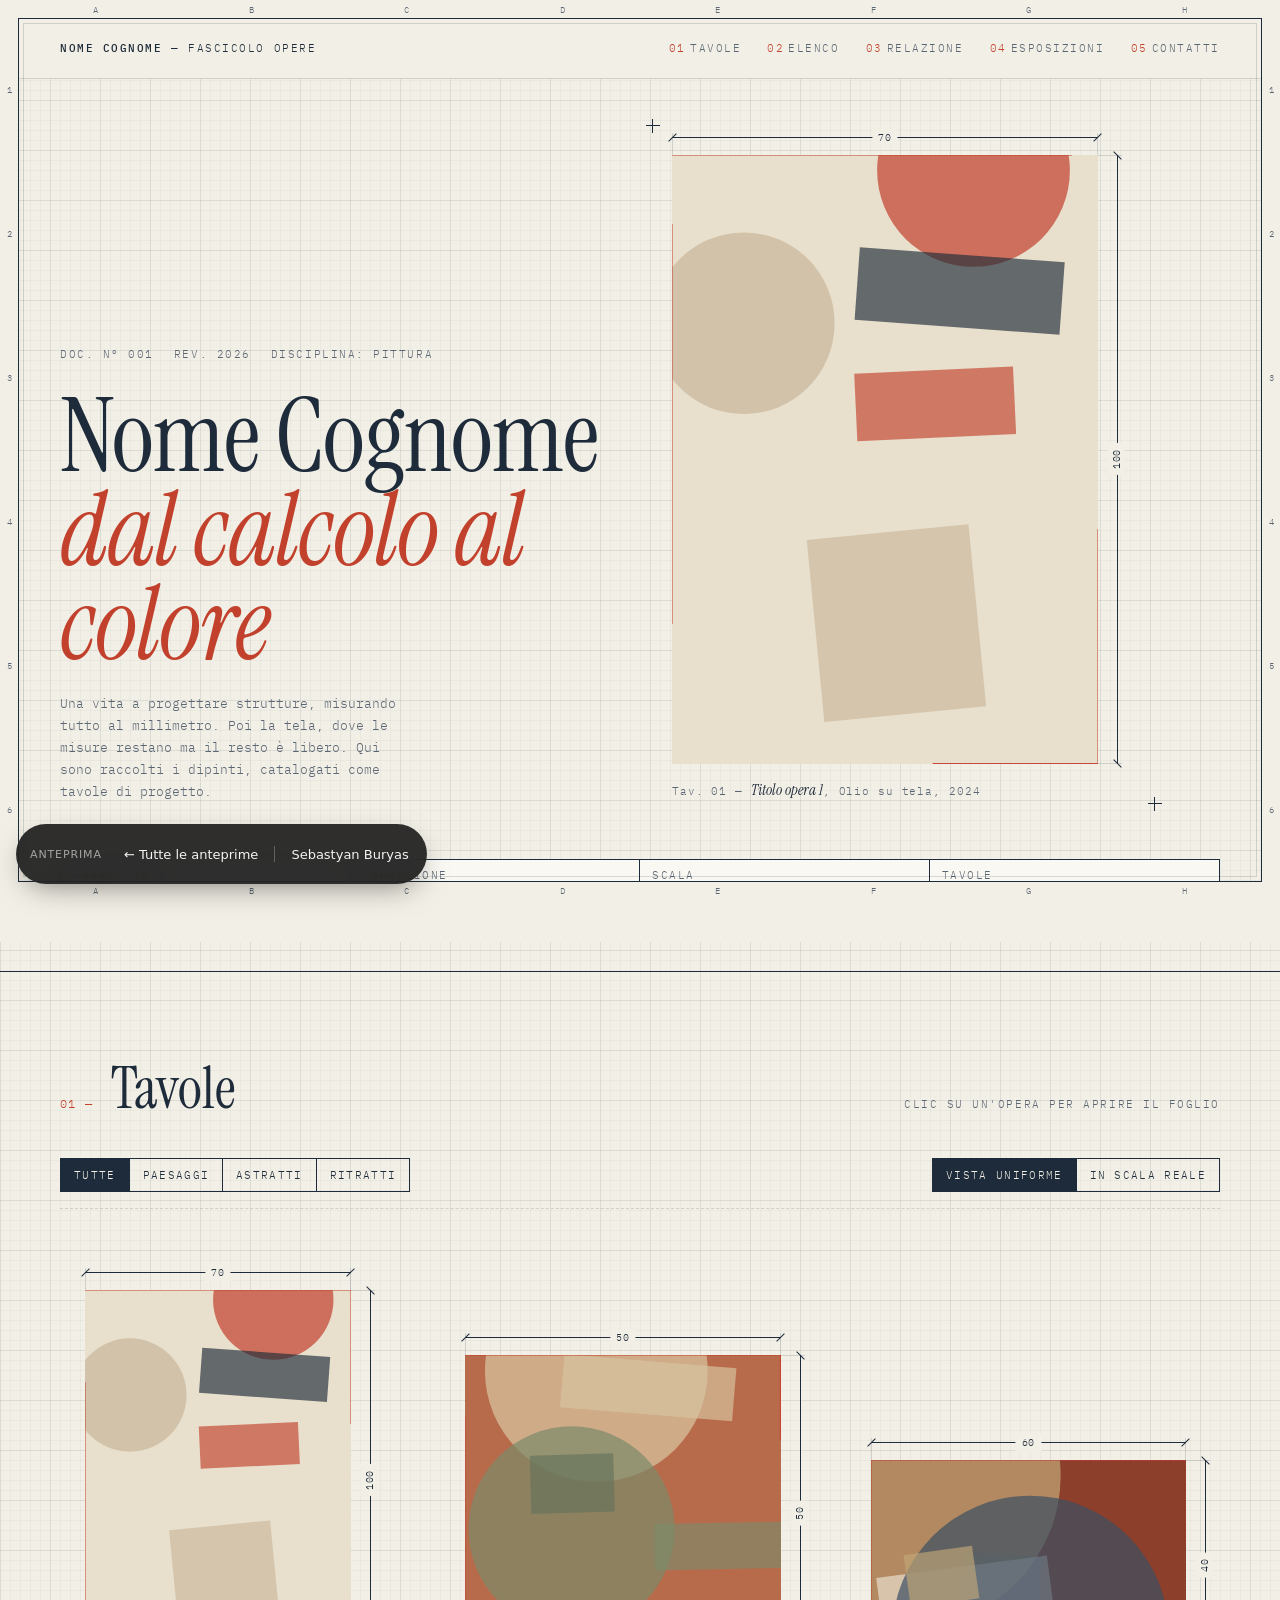
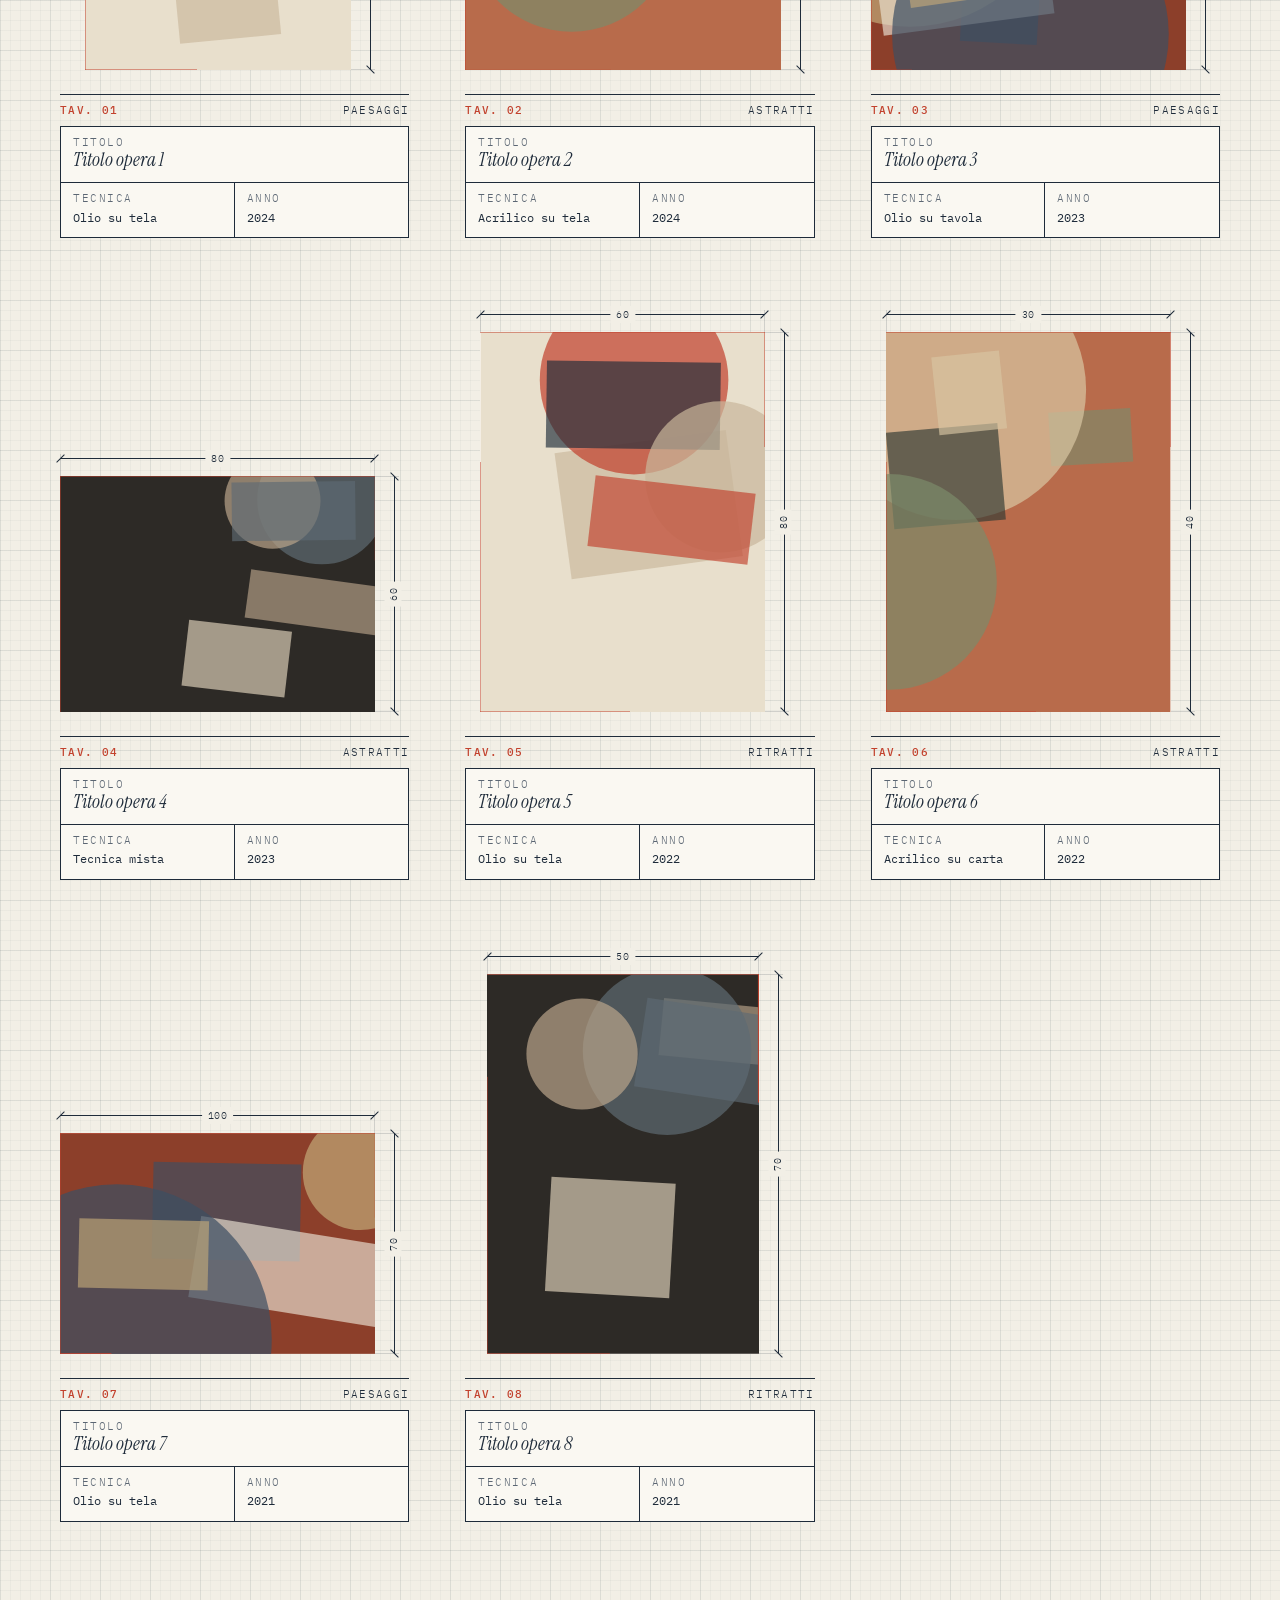
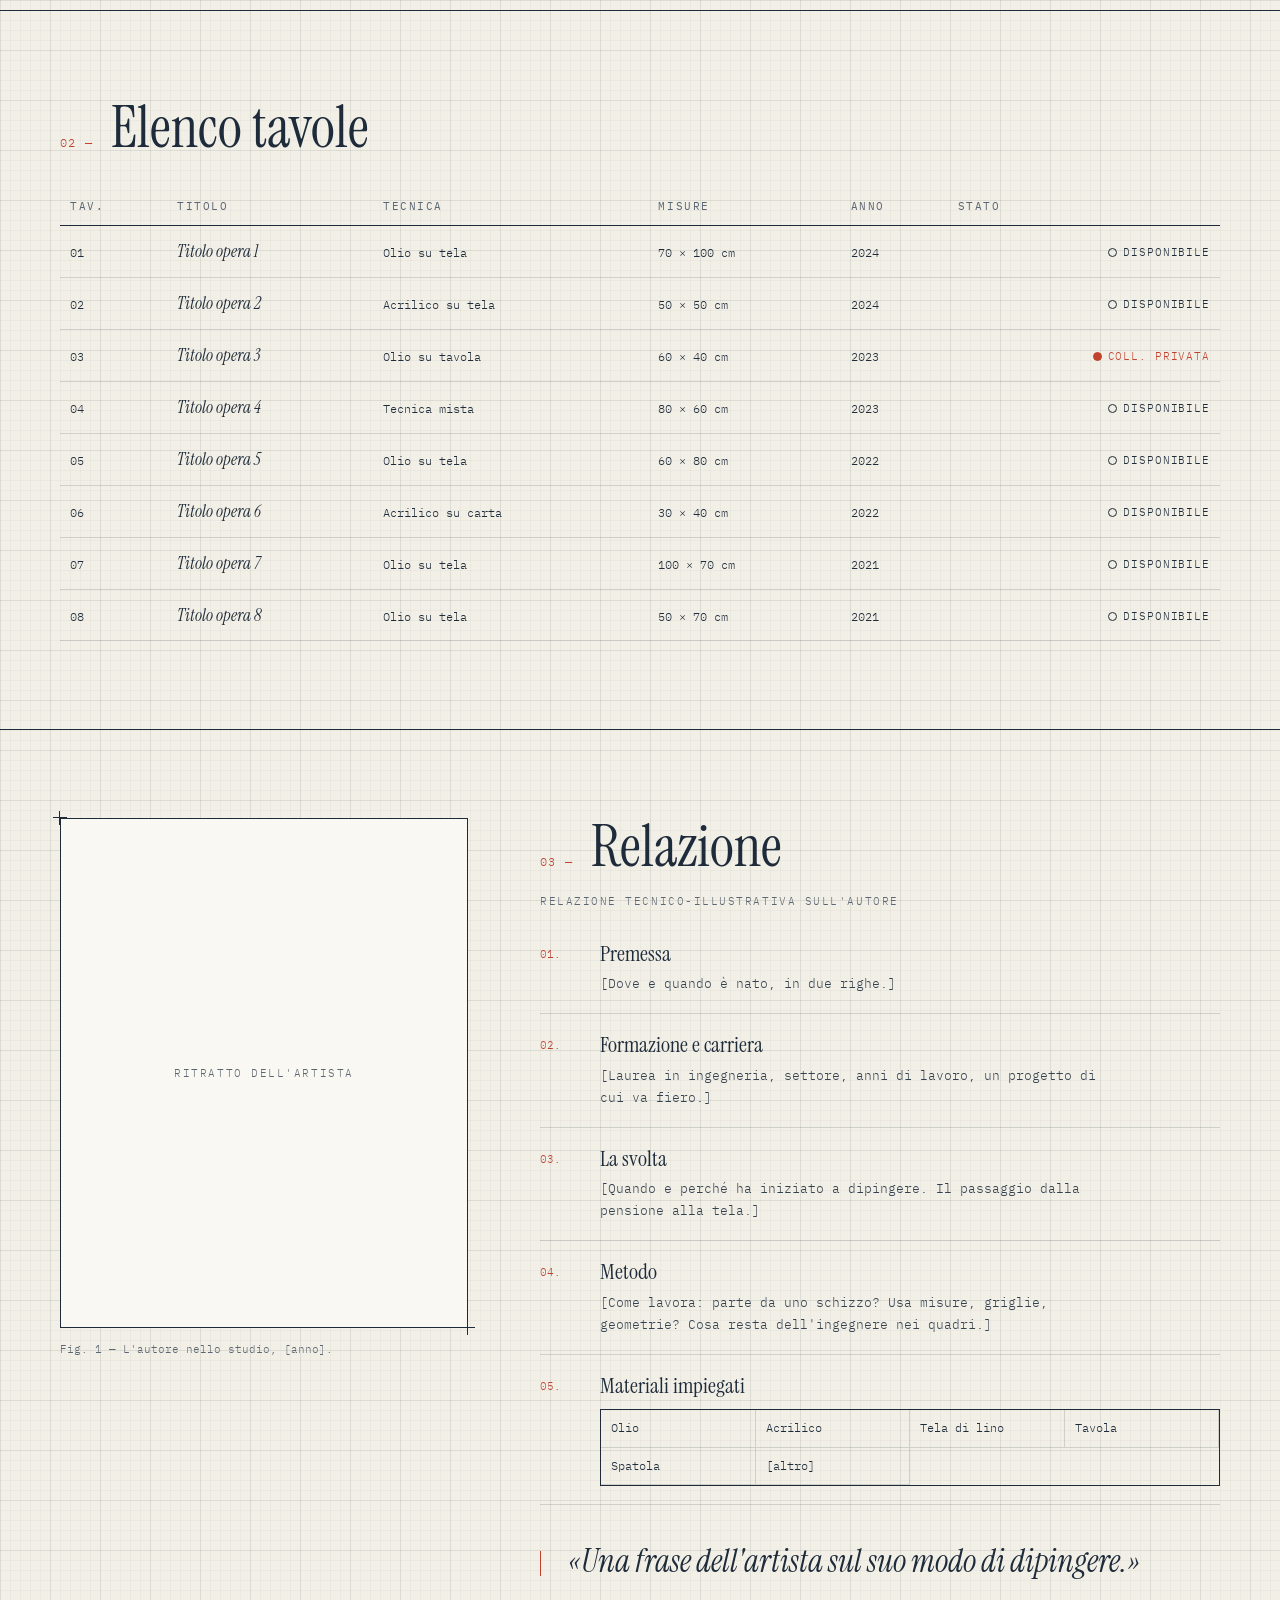
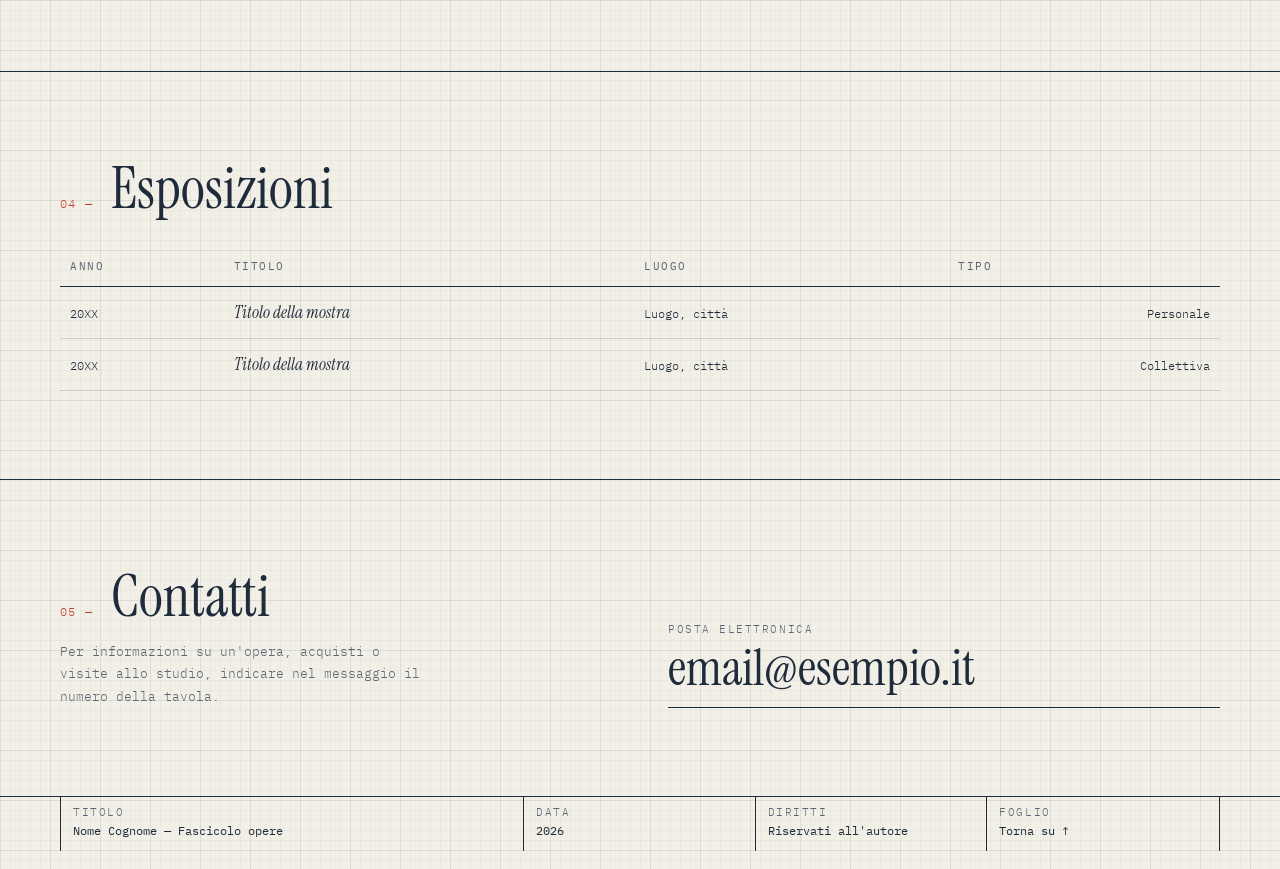
==== commit dd24c9c4: "Artista pittore: pubblica il sito vero (in lavorazione) al posto delle pagine con codice di accesso " ====
--- a/artista-pittore/index.html
+++ b/artista-pittore/index.html
@@ -1,91 +1,551 @@
-<!DOCTYPE html>
+<!doctype html>
 <html lang="it">
 <head>
-<meta charset="UTF-8">
+<meta charset="utf-8">
 <meta name="viewport" content="width=device-width, initial-scale=1">
 <meta name="robots" content="noindex, nofollow">
-<title>Anteprime · riservato</title>
+<title>Nome Cognome — Fascicolo opere</title>
+<meta name="description" content="Dipinti di Nome Cognome, ingegnere e pittore. Tavole, relazione, esposizioni e contatti.">
+<link rel="preconnect" href="https://fonts.googleapis.com">
+<link rel="preconnect" href="https://fonts.gstatic.com" crossorigin>
+<link href="https://fonts.googleapis.com/css2?family=Instrument+Serif:ital@0;1&family=IBM+Plex+Mono:wght@300;400;500&display=swap" rel="stylesheet">
 <style>
-  :root { --bg: #f4f1ec; --fg: #1d1b19; --muted: #6b655e; --line: #d8d2c9; --accent: #7b2482; --err: #b3261e; }
-  @media (prefers-color-scheme: dark) { :root { --bg: #121110; --fg: #f1ede6; --muted: #a39c92; --line: #34302c; --accent: #c77dd0; --err: #ff8a80; } }
-  * { box-sizing: border-box; }
-  body { margin: 0; min-height: 100vh; display: grid; place-items: center; padding: 16px; background: var(--bg); color: var(--fg);
-    font: 16px/1.5 system-ui, -apple-system, "Segoe UI", sans-serif; }
-  main { width: 100%; max-width: 360px; }
-  h1 { font-size: 28px; letter-spacing: .04em; margin: 0 0 4px; }
-  p { color: var(--muted); margin: 0 0 24px; }
-  label { display: block; font-size: 14px; margin-bottom: 6px; }
-  input { width: 100%; font: inherit; padding: 12px 14px; border: 1px solid var(--line); border-radius: 10px; background: transparent; color: inherit; }
-  input:focus-visible, button:focus-visible, a:focus-visible { outline: 2px solid var(--accent); outline-offset: 2px; }
-  button { width: 100%; margin-top: 12px; font: inherit; font-weight: 600; padding: 12px; border: 0; border-radius: 10px; background: var(--accent); color: #fff; cursor: pointer; }
-  button:disabled { opacity: .6; cursor: progress; }
-  #err { min-height: 1.5em; color: var(--err); font-size: 14px; margin: 10px 0 0; }
-  a { color: var(--accent); font-size: 14px; }
+  :root{
+    --paper:#f2efe6;          /* carta da lucido */
+    --paper-2:#faf8f2;
+    --ink:#1e2b3a;            /* inchiostro di china blu-nero */
+    --ink-soft:#5b6673;
+    --rule:rgba(30,43,58,.16);
+    --grid-1:rgba(30,43,58,.035);
+    --grid-2:rgba(30,43,58,.07);
+    --red:#c2412d;            /* matita rossa delle correzioni */
+    --serif:"Instrument Serif", Georgia, serif;
+    --mono:"IBM Plex Mono", ui-monospace, Consolas, monospace;
+    --m:18px;                 /* margine del foglio */
+    --boxh:380px;             /* altezza massima delle opere in vista uniforme */
+  }
+  *{box-sizing:border-box;margin:0;padding:0}
+  html{scroll-behavior:smooth;scroll-padding-top:90px}
+  body{
+    background-color:var(--paper);color:var(--ink);font-family:var(--mono);font-weight:300;font-size:14px;line-height:1.7;
+    background-image:
+      linear-gradient(var(--grid-2) 1px,transparent 1px),linear-gradient(90deg,var(--grid-2) 1px,transparent 1px),
+      linear-gradient(var(--grid-1) 1px,transparent 1px),linear-gradient(90deg,var(--grid-1) 1px,transparent 1px);
+    background-size:50px 50px,50px 50px,10px 10px,10px 10px;
+    -webkit-font-smoothing:antialiased;
+  }
+  img{display:block;max-width:100%}
+  a{color:inherit}
+  button{font:inherit;color:inherit}
+  .wrap{width:min(1160px,100% - 80px);margin-inline:auto}
+  .lbl{font-size:10px;letter-spacing:.14em;text-transform:uppercase;color:var(--ink-soft)}
+
+  /* ---------- CORNICE DEL FOGLIO ---------- */
+  .sheet{position:fixed;inset:var(--m);border:1px solid var(--ink);box-shadow:0 0 0 60px var(--paper);pointer-events:none;z-index:30}
+  .sheet::after{content:"";position:absolute;inset:4px;border:1px solid var(--rule)}
+  .zones{position:fixed;z-index:31;pointer-events:none;font-size:9px;color:var(--ink-soft);display:flex;justify-content:space-around}
+  .zones.top{top:2px;left:var(--m);right:var(--m)}
+  .zones.bot{bottom:2px;left:var(--m);right:var(--m)}
+  .zones.lft,.zones.rgt{top:var(--m);bottom:var(--m);flex-direction:column;align-items:center;width:var(--m)}
+  .zones.lft{left:0}.zones.rgt{right:0}
+
+  /* ---------- INTESTAZIONE ---------- */
+  header{position:sticky;top:var(--m);z-index:20;background:var(--paper);border-bottom:1px solid var(--rule)}
+  nav{display:flex;align-items:center;justify-content:space-between;gap:16px;height:60px}
+  .brand{text-decoration:none;font-size:11px;letter-spacing:.14em;text-transform:uppercase}
+  .brand b{font-weight:500}
+  nav ul{display:flex;gap:26px;list-style:none}
+  nav ul a{text-decoration:none;font-size:11px;letter-spacing:.14em;text-transform:uppercase;color:var(--ink-soft);transition:color .2s}
+  nav ul a:hover{color:var(--red)}
+  nav ul a span{color:var(--red);margin-right:4px}
+
+  /* ---------- QUOTE (linee di misura) ---------- */
+  .q{position:relative;margin:30px 34px 14px 0}
+  .q .art{position:relative;overflow:hidden;background:var(--paper-2)}
+  .q .art img{width:100%;height:100%;object-fit:cover;aspect-ratio:var(--ar)}
+  .qh,.qv{position:absolute;color:var(--ink);font-size:10px;letter-spacing:.06em}
+  .qh{left:0;right:0;top:-18px;height:1px;background:currentColor}
+  .qv{top:0;bottom:0;right:-20px;width:1px;background:currentColor}
+  .qh::before,.qh::after,.qv::before,.qv::after{content:"";position:absolute;background:currentColor}
+  .qh::before,.qh::after{top:-5px;width:1px;height:11px;transform:rotate(45deg)}
+  .qh::before{left:0}.qh::after{right:0}
+  .qv::before,.qv::after{left:-5px;height:1px;width:11px;transform:rotate(45deg)}
+  .qv::before{top:0}.qv::after{bottom:0}
+  .qh span,.qv span{position:absolute;background:var(--paper);padding:0 6px;white-space:nowrap}
+  .qh span{left:50%;top:-8px;transform:translateX(-50%)}
+  .qv span{top:50%;left:-1px;transform:translate(-50%,-50%) rotate(-90deg)}
+  /* linee di richiamo */
+  .q .ext{position:absolute;inset:-22px -24px 0 0;pointer-events:none;
+    background:
+      linear-gradient(var(--rule),var(--rule)) left top/1px 22px no-repeat,
+      linear-gradient(var(--rule),var(--rule)) calc(100% - 24px) top/1px 22px no-repeat,
+      linear-gradient(90deg,var(--rule),var(--rule)) right 22px/24px 1px no-repeat,
+      linear-gradient(90deg,var(--rule),var(--rule)) right bottom/24px 1px no-repeat}
+  /* costruzione: rettangolo e diagonali che si disegnano */
+  .build{position:absolute;inset:0;width:100%;height:100%;pointer-events:none;overflow:visible}
+  .build *{fill:none;stroke:var(--red);stroke-width:1;vector-effect:non-scaling-stroke;stroke-dasharray:1;stroke-dashoffset:1}
+  .q .art img{opacity:0}
+  .q.drawn .art img{opacity:1;transition:opacity .9s .55s}
+  .q.drawn .build *{animation:draw .8s ease forwards}
+  .q.drawn .build .d{animation:draw .8s .15s ease forwards,fade .6s 1.4s forwards}
+  @keyframes draw{to{stroke-dashoffset:0}}
+  @keyframes fade{to{opacity:0}}
+  /* crocini di registro */
+  .reg{position:absolute;width:14px;height:14px;pointer-events:none}
+  .reg::before,.reg::after{content:"";position:absolute;background:var(--ink)}
+  .reg::before{left:6px;top:0;width:1px;height:14px}.reg::after{top:6px;left:0;height:1px;width:14px}
+
+  /* ---------- APERTURA ---------- */
+  .hero{display:grid;grid-template-columns:1fr 1fr;gap:64px;align-items:end;padding:64px 0 56px}
+  .doc{display:flex;gap:20px;flex-wrap:wrap}
+  .hero h1{font-family:var(--serif);font-weight:400;font-size:clamp(3.2rem,8vw,6.6rem);line-height:.92;margin:26px 0 20px;letter-spacing:-.01em}
+  .hero h1 i{color:var(--red)}
+  .hero .lead{font-size:13px;max-width:44ch;color:var(--ink-soft)}
+  .hero-art{position:relative;max-width:460px;justify-self:end;width:100%;cursor:zoom-in}
+  .hero-art .reg.a{left:-26px;top:-36px}.hero-art .reg.b{right:-30px;bottom:-8px}
+  .hero-cap{font-size:10px;letter-spacing:.08em;color:var(--ink-soft);margin-top:4px}
+  .hero-cap em{font-family:var(--serif);font-style:italic;font-size:15px;letter-spacing:0;color:var(--ink)}
+
+  /* cartiglio */
+  .cart{display:grid;border:1px solid var(--ink);background:var(--paper-2)}
+  .cart>div{padding:8px 12px;border-right:1px solid var(--ink);border-bottom:1px solid var(--ink);min-width:0}
+  .cart .lbl{display:block;font-size:9px;line-height:1.3}
+  .cart .v{font-size:12px;font-weight:400;overflow-wrap:anywhere}
+  .cart .v.t{font-family:var(--serif);font-size:19px;font-style:italic;font-weight:400;line-height:1.2}
+  .cart-hero{grid-template-columns:repeat(4,1fr);margin-bottom:8px}
+  .cart-hero>div:nth-child(4n){border-right:0}
+  .cart-hero>div{border-bottom:0}
+
+  /* ---------- SEZIONI ---------- */
+  section{padding:88px 0;border-top:1px solid var(--ink)}
+  .sh{display:flex;align-items:baseline;gap:18px;margin-bottom:40px;flex-wrap:wrap}
+  .sh .n{font-size:11px;color:var(--red);letter-spacing:.1em}
+  .sh h2{font-family:var(--serif);font-weight:400;font-size:clamp(2.4rem,5vw,3.6rem);line-height:1}
+  .sh .lbl{margin-left:auto}
+
+  /* registro tavole */
+  table{width:100%;border-collapse:collapse;font-size:12px}
+  th{text-align:left;font-weight:400;font-size:9px;letter-spacing:.14em;text-transform:uppercase;color:var(--ink-soft);padding:0 10px 10px;border-bottom:1px solid var(--ink)}
+  td{padding:11px 10px;border-bottom:1px solid var(--rule);vertical-align:baseline}
+  tbody tr{cursor:pointer;transition:background .15s}
+  tbody tr:hover{background:var(--paper-2)}
+  tbody tr:hover td:first-child{color:var(--red)}
+  td.t{font-family:var(--serif);font-style:italic;font-size:17px}
+  td.r{text-align:right}
+  .st{display:inline-flex;align-items:center;gap:6px;font-size:10px;letter-spacing:.08em;text-transform:uppercase}
+  .st::before{content:"";width:7px;height:7px;border:1px solid currentColor;border-radius:50%}
+  .st.sold{color:var(--red)}.st.sold::before{background:currentColor}
+
+  /* tavole */
+  .bar{display:flex;justify-content:space-between;gap:16px;flex-wrap:wrap;margin-bottom:28px;padding-bottom:16px;border-bottom:1px dashed var(--rule)}
+  .seg{display:flex;flex-wrap:wrap;border:1px solid var(--ink)}
+  .seg button{background:none;border:0;border-right:1px solid var(--ink);padding:7px 13px;font-size:10px;letter-spacing:.12em;text-transform:uppercase;cursor:pointer;transition:background .2s,color .2s}
+  .seg button:last-child{border-right:0}
+  .seg button:hover{color:var(--red)}
+  .seg button.on{background:var(--ink);color:var(--paper)}
+  .scale-note{font-size:10px;color:var(--ink-soft);margin:-12px 0 24px;min-height:1em}
+  .tavole{display:grid;grid-template-columns:repeat(auto-fill,minmax(300px,1fr));gap:64px 56px;align-items:end}
+  .tav{cursor:zoom-in;opacity:0;transform:translateY(14px);transition:opacity .6s,transform .6s}
+  .tav.in{opacity:1;transform:none}
+  .tav .stage{display:flex;justify-content:center}
+  .tav .q{width:var(--w);transition:width .7s cubic-bezier(.6,0,.2,1)}
+  .tav .art{transition:box-shadow .3s}
+  .tav:hover .art{box-shadow:0 0 0 1px var(--red)}
+  .tav-head{display:flex;justify-content:space-between;font-size:10px;letter-spacing:.12em;text-transform:uppercase;padding:6px 0;border-top:1px solid var(--ink);margin-top:10px}
+  .tav-head b{font-weight:500;color:var(--red)}
+  .cart-mini{grid-template-columns:1fr 1fr}
+  .cart-mini>div:nth-child(3){border-right:0}
+  .cart-mini>div:nth-last-child(-n+2){border-bottom:0}
+  .cart-mini>div.full{grid-column:1/-1;border-right:0}
+
+  /* relazione */
+  .rel{display:grid;grid-template-columns:.75fr 1.25fr;gap:72px;align-items:start}
+  .portrait{position:relative;aspect-ratio:4/5;background:var(--paper-2);border:1px solid var(--ink);display:grid;place-items:center;font-size:10px;letter-spacing:.14em;text-transform:uppercase;color:var(--ink-soft);overflow:visible}
+  .portrait img{width:100%;height:100%;object-fit:cover;filter:grayscale(1) contrast(1.05)}
+  .portrait .reg.a{left:-8px;top:-8px}.portrait .reg.b{right:-8px;bottom:-8px}
+  .portrait-cap{margin-top:12px;font-size:10px;color:var(--ink-soft)}
+  ol.paras{list-style:none;counter-reset:p}
+  ol.paras>li{counter-increment:p;display:grid;grid-template-columns:52px 1fr;gap:8px;padding:18px 0;border-bottom:1px solid var(--rule)}
+  ol.paras>li::before{content:counter(p,decimal-leading-zero)".";font-size:11px;color:var(--red);padding-top:4px}
+  ol.paras h3{font-family:var(--serif);font-weight:400;font-size:22px;line-height:1.2;margin-bottom:6px}
+  ol.paras p{font-size:13px;color:#33404e;max-width:62ch}
+  .mat{display:grid;grid-template-columns:repeat(auto-fill,minmax(150px,1fr));gap:0;border:1px solid var(--ink);margin-top:10px}
+  .mat div{padding:8px 10px;border-right:1px solid var(--rule);border-bottom:1px solid var(--rule);font-size:12px}
+  blockquote{margin-top:36px;font-family:var(--serif);font-style:italic;font-size:clamp(1.5rem,2.6vw,2rem);line-height:1.3;position:relative;padding-left:28px}
+  blockquote::before{content:"";position:absolute;left:0;top:.3em;bottom:.2em;width:1px;background:var(--red)}
+
+  /* contatti */
+  .contact{display:grid;grid-template-columns:1fr 1fr;gap:56px;align-items:end}
+  .contact p{font-size:13px;color:var(--ink-soft);max-width:46ch;margin-top:16px}
+  .mail{display:block;font-family:var(--serif);font-size:clamp(1.8rem,4.4vw,3.2rem);text-decoration:none;line-height:1.1;overflow-wrap:anywhere;border-bottom:1px solid var(--ink);padding-bottom:10px;transition:color .2s}
+  .mail:hover{color:var(--red)}
+
+  footer{border-top:1px solid var(--ink);margin-bottom:var(--m)}
+  .cart-foot{grid-template-columns:2fr 1fr 1fr 1fr;border:0;border-left:1px solid var(--ink);border-right:1px solid var(--ink);background:transparent}
+  .cart-foot>div{border-bottom:0}
+  .cart-foot>div:last-child{border-right:0}
+  .cart-foot a{text-decoration:none}
+
+  /* ---------- FOGLIO A SCHERMO INTERO ---------- */
+  .lb{position:fixed;inset:0;z-index:60;display:none;background-color:var(--paper);background-image:inherit;background-size:inherit}
+  .lb.open{display:grid;grid-template-columns:1fr 320px}
+  .lb-stage{display:flex;align-items:center;justify-content:center;padding:70px 70px 40px;min-height:0;overflow:hidden}
+  .lb-stage .q{width:min(var(--lw),100%)}
+  .lb-side{border-left:1px solid var(--ink);display:flex;flex-direction:column;justify-content:flex-end;padding:24px;gap:14px;background:var(--paper)}
+  .lb-side .cart{grid-template-columns:1fr 1fr}
+  .lb-side .cart>div:nth-child(odd){border-right:0}
+  .lb-side .cart>div.full{grid-column:1/-1;border-right:0}
+  .lb-side .cart>div:last-child{border-bottom:0}
+  .lb-note{font-size:12px;color:#33404e}
+  .lb-nav{display:flex;border:1px solid var(--ink)}
+  .lb-nav button{flex:1;background:none;border:0;border-right:1px solid var(--ink);padding:10px;font-size:10px;letter-spacing:.14em;text-transform:uppercase;cursor:pointer}
+  .lb-nav button:last-child{border-right:0}
+  .lb-nav button:hover{background:var(--ink);color:var(--paper)}
+  .lb-close{position:absolute;top:18px;left:22px;background:none;border:0;font-size:10px;letter-spacing:.14em;text-transform:uppercase;cursor:pointer;padding:6px 0;border-bottom:1px solid var(--ink)}
+  .lb-close:hover{color:var(--red);border-color:var(--red)}
+  .lb-count{position:absolute;top:22px;right:344px;font-size:10px;letter-spacing:.14em;color:var(--ink-soft)}
+
+  @media (max-width:900px){
+    :root{--m:8px;--boxh:320px}
+    .wrap{width:min(1160px,100% - 40px)}
+    .zones{display:none}
+    nav ul{gap:16px}
+    nav ul li.x{display:none}
+    .hero,.rel,.contact{grid-template-columns:1fr;gap:48px}
+    .hero{padding:40px 0 48px}
+    .hero-art{justify-self:start}
+    .hero-art .reg.a{left:-12px}.hero-art .reg.b{right:0;bottom:-20px}
+    .cart-hero{grid-template-columns:1fr 1fr}
+    .cart-hero>div:nth-child(2n){border-right:0}
+    .cart-hero>div:nth-child(-n+2){border-bottom:1px solid var(--ink)}
+    section{padding:64px 0}
+    .hide-s{display:none}
+    .lb.open{grid-template-columns:1fr;grid-template-rows:1fr auto}
+    .lb-stage{padding:64px 40px 16px}
+    .lb-side{border-left:0;border-top:1px solid var(--ink);padding:14px 16px}
+    .lb-count{right:20px}
+    .cart-foot{grid-template-columns:1fr 1fr}
+    .cart-foot>div:nth-child(2n){border-right:0}
+    .cart-foot>div:nth-child(-n+2){border-bottom:1px solid var(--ink)}
+  }
+  @media (max-width:520px){
+    nav ul li.y{display:none}
+    .brand span{display:none}
+    .tavole{grid-template-columns:1fr}
+  }
+  @media (prefers-reduced-motion:reduce){
+    *{transition:none!important;animation:none!important;scroll-behavior:auto!important}
+    .q .art img{opacity:1}.build{display:none}.tav{opacity:1;transform:none}
+  }
+  a[href="#top"]{display:inline-block;padding:10px 0;margin:-10px 0}
+  /* Leggibilità e tocco: etichette tecniche almeno a 11px, comandi alti almeno 40px sui touch */
+  .lbl,.hero-cap,.cart .lbl,th,.st,.seg button,.scale-note,.tav-head,.portrait,.portrait-cap,.lb-nav button,.lb-close,.lb-count{font-size:11px}
+  .sh .n{font-size:12px}
+  @media (pointer:coarse){
+    nav.wrap a{display:inline-flex;align-items:center;min-height:40px}
+    .seg button{min-height:40px}
+    .lb-nav button,.lb-close{min-height:44px}
+  }
 </style>
 </head>
 <body>
+
+<div class="sheet" aria-hidden="true"></div>
+<div class="zones top" aria-hidden="true"><span>A</span><span>B</span><span>C</span><span>D</span><span>E</span><span>F</span><span>G</span><span>H</span></div>
+<div class="zones bot" aria-hidden="true"><span>A</span><span>B</span><span>C</span><span>D</span><span>E</span><span>F</span><span>G</span><span>H</span></div>
+<div class="zones lft" aria-hidden="true"><span>1</span><span>2</span><span>3</span><span>4</span><span>5</span><span>6</span></div>
+<div class="zones rgt" aria-hidden="true"><span>1</span><span>2</span><span>3</span><span>4</span><span>5</span><span>6</span></div>
+
+<header id="top">
+  <nav class="wrap">
+    <a class="brand" href="#top"><b data-f="nome">Nome Cognome</b><span> — Fascicolo opere</span></a>
+    <ul>
+      <li><a href="#tavole"><span>01</span>Tavole</a></li>
+      <li class="x"><a href="#elenco"><span>02</span>Elenco</a></li>
+      <li class="y"><a href="#relazione"><span>03</span>Relazione</a></li>
+      <li class="x"><a href="#esposizioni"><span>04</span>Esposizioni</a></li>
+      <li><a href="#contatti"><span>05</span>Contatti</a></li>
+    </ul>
+  </nav>
+</header>
+
 <main>
-  <h1>Anteprime</h1>
-  <p>Progetto riservato. Inserisci il codice di accesso per aprirlo.</p>
-  <form id="f" hidden>
-    <label for="c">Codice di accesso</label>
-    <input id="c" type="password" autocomplete="current-password" required autofocus>
-    <button id="b">Apri</button>
-    <p id="err" role="alert"></p>
-  </form>
-  <a id="r" hidden>Non hai il codice? Chiedilo qui</a>
+  <!-- APERTURA -->
+  <div class="wrap hero">
+    <div>
+      <div class="doc lbl"><span>Doc. n° 001</span><span>Rev. <span id="rev"></span></span><span>Disciplina: pittura</span></div>
+      <h1><span data-f="nome">Nome Cognome</span><br><i>dal calcolo al colore</i></h1>
+      <p class="lead">Una vita a progettare strutture, misurando tutto al millimetro. Poi la tela, dove le misure restano ma il resto è libero. Qui sono raccolti i dipinti, catalogati come tavole di progetto.</p>
+    </div>
+    <div>
+      <div class="hero-art" id="hero"></div>
+    </div>
+  </div>
+  <div class="wrap">
+    <div class="cart cart-hero">
+      <div><span class="lbl">Progettista</span><span class="v" data-f="nome">Nome Cognome</span></div>
+      <div><span class="lbl">Formazione</span><span class="v">Ingegneria</span></div>
+      <div><span class="lbl">Scala</span><span class="v">1:1 sulla tela</span></div>
+      <div><span class="lbl">Tavole</span><span class="v" id="ntav"></span></div>
+    </div>
+  </div>
+
+  <!-- TAVOLE -->
+  <section id="tavole" style="margin-top:56px">
+    <div class="wrap">
+      <div class="sh"><span class="n">01 —</span><h2>Tavole</h2><span class="lbl">Clic su un'opera per aprire il foglio</span></div>
+      <div class="bar">
+        <div class="seg" id="filters" role="group" aria-label="Filtra per serie"></div>
+        <div class="seg" role="group" aria-label="Vista">
+          <button class="on" data-v="uni">Vista uniforme</button>
+          <button data-v="scala">In scala reale</button>
+        </div>
+      </div>
+      <p class="scale-note" id="scaleNote"></p>
+      <div class="tavole" id="tavoleEl"></div>
+    </div>
+  </section>
+
+  <!-- ELENCO -->
+  <section id="elenco">
+    <div class="wrap">
+      <div class="sh"><span class="n">02 —</span><h2>Elenco tavole</h2></div>
+      <table>
+        <thead><tr><th>Tav.</th><th>Titolo</th><th class="hide-s">Tecnica</th><th>Misure</th><th class="hide-s">Anno</th><th class="r">Stato</th></tr></thead>
+        <tbody id="registro"></tbody>
+      </table>
+    </div>
+  </section>
+
+  <!-- RELAZIONE -->
+  <section id="relazione">
+    <div class="wrap rel">
+      <div>
+        <div class="portrait"><span class="reg a"></span><span class="reg b"></span>Ritratto dell'artista<!-- <img src="img/ritratto.jpg" alt="Ritratto di Nome Cognome"> --></div>
+        <p class="portrait-cap">Fig. 1 — L'autore nello studio, [anno].</p>
+      </div>
+      <div>
+        <div class="sh" style="margin-bottom:16px"><span class="n">03 —</span><h2>Relazione</h2></div>
+        <p class="lbl" style="margin-bottom:12px">Relazione tecnico-illustrativa sull'autore</p>
+        <ol class="paras">
+          <li><div><h3>Premessa</h3><p>[Dove e quando è nato, in due righe.]</p></div></li>
+          <li><div><h3>Formazione e carriera</h3><p>[Laurea in ingegneria, settore, anni di lavoro, un progetto di cui va fiero.]</p></div></li>
+          <li><div><h3>La svolta</h3><p>[Quando e perché ha iniziato a dipingere. Il passaggio dalla pensione alla tela.]</p></div></li>
+          <li><div><h3>Metodo</h3><p>[Come lavora: parte da uno schizzo? Usa misure, griglie, geometrie? Cosa resta dell'ingegnere nei quadri.]</p></div></li>
+          <li><div><h3>Materiali impiegati</h3>
+            <div class="mat"><div>Olio</div><div>Acrilico</div><div>Tela di lino</div><div>Tavola</div><div>Spatola</div><div>[altro]</div></div></div></li>
+        </ol>
+        <blockquote>«Una frase dell'artista sul suo modo di dipingere.»</blockquote>
+      </div>
+    </div>
+  </section>
+
+  <!-- ESPOSIZIONI -->
+  <section id="esposizioni">
+    <div class="wrap">
+      <div class="sh"><span class="n">04 —</span><h2>Esposizioni</h2></div>
+      <table>
+        <thead><tr><th>Anno</th><th>Titolo</th><th class="hide-s">Luogo</th><th class="r">Tipo</th></tr></thead>
+        <tbody class="static">
+          <tr><td>20XX</td><td class="t">Titolo della mostra</td><td class="hide-s">Luogo, città</td><td class="r">Personale</td></tr>
+          <tr><td>20XX</td><td class="t">Titolo della mostra</td><td class="hide-s">Luogo, città</td><td class="r">Collettiva</td></tr>
+        </tbody>
+      </table>
+    </div>
+  </section>
+
+  <!-- CONTATTI -->
+  <section id="contatti">
+    <div class="wrap contact">
+      <div>
+        <div class="sh" style="margin-bottom:0"><span class="n">05 —</span><h2>Contatti</h2></div>
+        <p>Per informazioni su un'opera, acquisti o visite allo studio, indicare nel messaggio il numero della tavola.</p>
+      </div>
+      <div>
+        <span class="lbl">Posta elettronica</span>
+        <a class="mail" href="mailto:email@esempio.it">email@esempio.it</a>
+      </div>
+    </div>
+  </section>
 </main>
+
+<footer>
+  <div class="wrap">
+    <div class="cart cart-foot">
+      <div><span class="lbl">Titolo</span><span class="v"><span data-f="nome">Nome Cognome</span> — Fascicolo opere</span></div>
+      <div><span class="lbl">Data</span><span class="v" id="yr"></span></div>
+      <div><span class="lbl">Diritti</span><span class="v">Riservati all'autore</span></div>
+      <div><span class="lbl">Foglio</span><span class="v"><a href="#top">Torna su ↑</a></span></div>
+    </div>
+  </div>
+</footer>
+
+<!-- FOGLIO A SCHERMO INTERO -->
+<div class="lb" id="lb" role="dialog" aria-modal="true" aria-label="Tavola ingrandita">
+  <button class="lb-close" id="lbClose">← Chiudi foglio</button>
+  <span class="lb-count" id="lbCount"></span>
+  <div class="lb-stage" id="lbStage"></div>
+  <aside class="lb-side">
+    <p class="lb-note" id="lbNote"></p>
+    <div class="cart" id="lbCart"></div>
+    <div class="lb-nav"><button id="lbPrev">← Prec.</button><button id="lbNext">Succ. →</button></div>
+  </aside>
+</div>
+
 <script>
-const C = {"root":"../","progetto":"../","salt":"3x2KC07+c3ha4aR1tCEjuw==","iter":600000,"titolo":"Anteprime","ritorno":"mailto:sebiburyas.sb12@gmail.com?subject=Codice%20anteprime"};
-const root = new URL(C.root, location.href), id = new URL(C.progetto, location.href).pathname, f = document.getElementById('f'), err = document.getElementById('err'), b = document.getElementById('b');
-if (C.ritorno) { const r = document.getElementById('r'); r.href = C.ritorno; r.hidden = false; }
-const db = () => new Promise((ok, ko) => { const r = indexedDB.open('cifra', 1); r.onupgradeneeded = () => r.result.createObjectStore('k'); r.onsuccess = () => ok(r.result); r.onerror = () => ko(r.error); });
-const leggi = async () => { const d = await db(); return new Promise(ok => { const g = d.transaction('k').objectStore('k').get(id); g.onsuccess = () => ok(g.result || null); g.onerror = () => ok(null); }); };
-const salva = async k => { const d = await db(); return new Promise((ok, ko) => { const t = d.transaction('k', 'readwrite'); t.objectStore('k').put(k, id); t.oncomplete = ok; t.onerror = () => ko(t.error); }); };
-const b64 = s => Uint8Array.from(atob(s), c => c.charCodeAt(0));
-
-async function avvia() {
-  // se il service worker c'è già ma la pagina è ancora questa, non ricaricare all'infinito
-  const ora = Date.now(), prima = +sessionStorage.getItem('cifra-avvio' + location.pathname) || 0;
-  if (ora - prima < 8000) throw new Error('loop');
-  sessionStorage.setItem('cifra-avvio' + location.pathname, ora);
-  await navigator.serviceWorker.register(new URL('sw.js', root), { scope: root.pathname, updateViaCache: 'none' });
-  if (navigator.serviceWorker.controller) return location.reload();
-  navigator.serviceWorker.addEventListener('controllerchange', () => location.reload());
+/* =====================================================================
+   DATI DA COMPILARE
+   - NOME: nome dell'artista (aggiorna anche <title> e meta description)
+   - OPERE: una riga per quadro, nell'ordine in cui devono apparire.
+     misure: "BASE × ALTEZZA cm" (prima la larghezza, poi l'altezza).
+             Servono per le quote e per la vista "in scala reale".
+     img:    percorso della foto in img/ (es. "img/tramonto-2024.jpg").
+             Le foto vanno ritagliate esattamente sul bordo della tela.
+             Se vuoto compare un segnaposto.
+     serie:  alimenta i filtri.  venduto:true → "collezione privata".
+     inEvidenza:true → l'opera in apertura.
+   ===================================================================== */
+const NOME = "Nome Cognome";
+
+const OPERE = [
+  { titolo:"Titolo opera 1", anno:2024, tecnica:"Olio su tela",      misure:"70 × 100 cm", serie:"Paesaggi", img:"", note:"", inEvidenza:true },
+  { titolo:"Titolo opera 2", anno:2024, tecnica:"Acrilico su tela",  misure:"50 × 50 cm",  serie:"Astratti", img:"", note:"" },
+  { titolo:"Titolo opera 3", anno:2023, tecnica:"Olio su tavola",    misure:"60 × 40 cm",  serie:"Paesaggi", img:"", note:"", venduto:true },
+  { titolo:"Titolo opera 4", anno:2023, tecnica:"Tecnica mista",     misure:"80 × 60 cm",  serie:"Astratti", img:"", note:"" },
+  { titolo:"Titolo opera 5", anno:2022, tecnica:"Olio su tela",      misure:"60 × 80 cm",  serie:"Ritratti", img:"", note:"" },
+  { titolo:"Titolo opera 6", anno:2022, tecnica:"Acrilico su carta", misure:"30 × 40 cm",  serie:"Astratti", img:"", note:"" },
+  { titolo:"Titolo opera 7", anno:2021, tecnica:"Olio su tela",      misure:"100 × 70 cm", serie:"Paesaggi", img:"", note:"" },
+  { titolo:"Titolo opera 8", anno:2021, tecnica:"Olio su tela",      misure:"50 × 70 cm",  serie:"Ritratti", img:"", note:"" },
+];
+
+/* ------------------ da qui in giù non serve toccare ------------------ */
+
+const dims=o=>{const m=(o.misure||"").match(/(\d+(?:[.,]\d+)?)\s*[×x]\s*(\d+(?:[.,]\d+)?)/);return m?[+m[1].replace(",","."),+m[2].replace(",",".")]:[50,70]};
+const num=i=>String(i+1).padStart(2,"0");
+const esc=s=>String(s??"").replace(/[&<>"]/g,c=>({"&":"&amp;","<":"&lt;",">":"&gt;",'"':"&quot;"}[c]));
+
+function placeholder(o,i){
+  const [w,h]=dims(o), W=600, H=Math.round(W*h/w);
+  const pal=[["#c9b79c","#c2412d","#1e2b3a","#e8dfcc"],["#7d8a6a","#d9c7a3","#2f3a33","#b86b4b"],["#3d4f63","#c2a878","#ece4d5","#8c3f2a"],["#b9a48a","#5e6b73","#e3d6bf","#2d2a26"]][i%4];
+  let r=(i+1)*9301; const rnd=()=>((r=(r*49297+233280)%233280)/233280);
+  let s=`<rect width="${W}" height="${H}" fill="${pal[3]}"/>`;
+  for(let k=0;k<5;k++){const c=pal[k%3];
+    s+= k%2 ? `<circle cx="${rnd()*W}" cy="${rnd()*H}" r="${60+rnd()*W/2.5}" fill="${c}" opacity=".7"/>`
+            : `<rect x="${rnd()*W*.6}" y="${rnd()*H*.7}" width="${120+rnd()*W/2}" height="${80+rnd()*H/2.5}" fill="${c}" opacity=".65" transform="rotate(${rnd()*20-10} ${W/2} ${H/2})"/>`;}
+  return "data:image/svg+xml,"+encodeURIComponent(`<svg xmlns="http://www.w3.org/2000/svg" viewBox="0 0 ${W} ${H}">${s}</svg>`);
 }
-
-f.onsubmit = e => { e.preventDefault(); prova(document.getElementById('c').value.trim()); };
-async function prova(codice) {
-  err.textContent = ''; b.disabled = true; b.textContent = 'Controllo…';
-  try {
-    const base = await crypto.subtle.importKey('raw', new TextEncoder().encode(codice), 'PBKDF2', false, ['deriveKey']);
-    const k = await crypto.subtle.deriveKey({ name: 'PBKDF2', salt: b64(C.salt), iterations: C.iter, hash: 'SHA-256' }, base, { name: 'AES-GCM', length: 256 }, false, ['decrypt']);
-    const m = await (await fetch(new URL('_/m', root), { cache: 'no-cache' })).arrayBuffer();
-    try { await crypto.subtle.decrypt({ name: 'AES-GCM', iv: m.slice(0, 12) }, k, m.slice(12)); }
-    catch { throw new Error('codice'); }
-    await salva(k);
-    try { localStorage.setItem('cifra-codice', codice); } catch {}
-    sessionStorage.removeItem('cifra-avvio' + location.pathname);
-    b.textContent = 'Apro…';
-    await avvia();
-  } catch (x) {
-    err.textContent = x.message === 'codice' ? 'Codice non valido.' : 'Non riesco ad aprirlo adesso. Controlla la connessione e riprova.';
-    b.disabled = false; b.textContent = 'Apri'; f.hidden = false;
-  }
+const src=(o,i)=>o.img||placeholder(o,i);
+
+// Disegno quotato di un'opera
+function quoted(o,i){
+  const [w,h]=dims(o);
+  return `<div class="q" style="--ar:${w}/${h}">
+    <span class="ext"></span>
+    <span class="qh"><span>${w}</span></span>
+    <span class="qv"><span>${h}</span></span>
+    <div class="art"><img src="${src(o,i)}" alt="${esc(o.titolo)}${o.tecnica?", "+esc(o.tecnica):""}" loading="lazy">
+      <svg class="build" viewBox="0 0 100 100" preserveAspectRatio="none" aria-hidden="true">
+        <rect x="0" y="0" width="100" height="100" pathLength="1"/>
+        <line class="d" x1="0" y1="0" x2="100" y2="100" pathLength="1"/>
+        <line class="d" x1="100" y1="0" x2="0" y2="100" pathLength="1"/>
+      </svg></div></div>`;
 }
-
-(async () => {
-  if (!('serviceWorker' in navigator) || !window.crypto?.subtle || !window.indexedDB) {
-    err.textContent = 'Questo browser non può aprire il progetto. Prova con Chrome o Safari, fuori dalla navigazione privata.';
-    f.hidden = false; b.disabled = true; return;
-  }
-  addEventListener('hashchange', () => location.reload()); // link magico aperto su questa stessa pagina
-  // link magico: #k=<codice>, tolto subito dalla barra degli indirizzi
-  const h = new URLSearchParams(location.hash.slice(1)).get('k');
-  if (h) { history.replaceState(null, '', location.pathname + location.search); return prova(h); }
-  try { if (await leggi()) return await avvia(); } catch {}
-  f.hidden = false; document.getElementById('c').focus();
-})();
+const draw=el=>{el.classList.remove("drawn");void el.offsetWidth;el.classList.add("drawn")};
+const stato=o=>o.venduto?'<span class="st sold">Coll. privata</span>':'<span class="st">Disponibile</span>';
+
+// Testi generali
+document.querySelectorAll('[data-f="nome"]').forEach(e=>e.textContent=NOME);
+const Y=new Date().getFullYear();
+document.getElementById("yr").textContent=Y;
+document.getElementById("rev").textContent=Y;
+document.getElementById("ntav").textContent=String(OPERE.length).padStart(2,"0");
+
+// Apertura
+const hi=Math.max(0,OPERE.findIndex(o=>o.inEvidenza)), ho=OPERE[hi];
+const heroEl=document.getElementById("hero");
+heroEl.innerHTML=`<span class="reg a"></span><span class="reg b"></span>${quoted(ho,hi)}
+  <div class="hero-cap">Tav. ${num(hi)} — <em>${esc(ho.titolo)}</em>, ${esc(ho.tecnica)}, ${ho.anno}</div>`;
+heroEl.querySelector("img").loading="eager";
+requestAnimationFrame(()=>draw(heroEl.querySelector(".q")));
+heroEl.onclick=()=>openLb(hi);
+
+// Tavole
+const maxW=Math.max(...OPERE.map(o=>dims(o)[0]));
+let vista="uni", serieSel="Tutte", view=[];
+const tavEl=document.getElementById("tavoleEl"), fEl=document.getElementById("filters");
+const serie=["Tutte",...new Set(OPERE.map(o=>o.serie).filter(Boolean))];
+if(serie.length>2){
+  fEl.innerHTML=serie.map((s,i)=>`<button class="${i?"":"on"}" data-s="${esc(s)}">${esc(s)}</button>`).join("");
+  fEl.onclick=e=>{const b=e.target.closest("button");if(!b)return;
+    fEl.querySelectorAll("button").forEach(x=>x.classList.toggle("on",x===b));serieSel=b.dataset.s;renderTav()};
+} else fEl.style.display="none";
+document.querySelector('[aria-label="Vista"]').onclick=e=>{const b=e.target.closest("button");if(!b)return;
+  b.parentNode.querySelectorAll("button").forEach(x=>x.classList.toggle("on",x===b));vista=b.dataset.v;sizeTav()};
+
+function widthFor(o){
+  const [w,h]=dims(o);
+  return vista==="scala" ? `calc(${(w/maxW*100).toFixed(2)}% - 34px)` : `min(calc(100% - 34px), calc(var(--boxh) * ${w} / ${h}))`;
+}
+function sizeTav(){
+  tavEl.querySelectorAll(".tav").forEach(t=>t.querySelector(".q").style.width=widthFor(OPERE[+t.dataset.i]));
+  document.getElementById("scaleNote").textContent = vista==="scala" ? `Le opere sono mostrate in proporzione tra loro: la più larga misura ${maxW} cm.` : "";
+}
+const io=new IntersectionObserver(es=>es.forEach(e=>{if(e.isIntersecting){e.target.classList.add("in");draw(e.target.querySelector(".q"));io.unobserve(e.target)}}),{rootMargin:"0px 0px -60px"});
+function renderTav(){
+  view=OPERE.map((_,i)=>i).filter(i=>serieSel==="Tutte"||OPERE[i].serie===serieSel);
+  tavEl.innerHTML=view.map(i=>{const o=OPERE[i];return `<article class="tav" data-i="${i}" tabindex="0" aria-label="Tavola ${num(i)}: ${esc(o.titolo)}">
+    <div class="stage">${quoted(o,i)}</div>
+    <div class="tav-head"><b>Tav. ${num(i)}</b><span>${esc(o.serie||"")}</span></div>
+    <div class="cart cart-mini">
+      <div class="full"><span class="lbl">Titolo</span><span class="v t">${esc(o.titolo)}</span></div>
+      <div><span class="lbl">Tecnica</span><span class="v">${esc(o.tecnica)}</span></div>
+      <div><span class="lbl">Anno</span><span class="v">${o.anno||"—"}</span></div>
+    </div></article>`}).join("");
+  tavEl.querySelectorAll(".tav").forEach(t=>{io.observe(t);
+    t.onclick=()=>openLb(+t.dataset.i);
+    t.onkeydown=e=>{if(e.key==="Enter"||e.key===" "){e.preventDefault();openLb(+t.dataset.i)}}});
+  sizeTav();
+}
+renderTav();
+
+// Elenco
+document.getElementById("registro").innerHTML=OPERE.map((o,i)=>`<tr data-i="${i}">
+  <td>${num(i)}</td><td class="t">${esc(o.titolo)}</td><td class="hide-s">${esc(o.tecnica)}</td>
+  <td>${esc(o.misure)}</td><td class="hide-s">${o.anno||""}</td><td class="r">${stato(o)}</td></tr>`).join("");
+document.getElementById("registro").onclick=e=>{const r=e.target.closest("tr");if(r)openLb(+r.dataset.i)};
+
+// Foglio a schermo intero
+const lb=document.getElementById("lb"), stage=document.getElementById("lbStage");
+let cur=0, lastFocus=null;
+function show(i){
+  cur=i;const o=OPERE[i],[w,h]=dims(o);
+  const sh=stage.clientHeight-110, sw=stage.clientWidth-110;
+  stage.style.setProperty("--lw",Math.max(160,Math.min(sw,sh*w/h))+"px");
+  stage.innerHTML=quoted(o,i);
+  stage.querySelector("img").loading="eager";
+  draw(stage.querySelector(".q"));
+  document.getElementById("lbCount").textContent=`Foglio ${num(i)} / ${String(OPERE.length).padStart(2,"0")}`;
+  document.getElementById("lbNote").textContent=o.note||"";
+  document.getElementById("lbCart").innerHTML=`
+    <div class="full"><span class="lbl">Tav. ${num(i)} — Titolo</span><span class="v t">${esc(o.titolo)}</span></div>
+    <div><span class="lbl">Tecnica</span><span class="v">${esc(o.tecnica)}</span></div>
+    <div><span class="lbl">Anno</span><span class="v">${o.anno||"—"}</span></div>
+    <div><span class="lbl">Misure</span><span class="v">${esc(o.misure)}</span></div>
+    <div><span class="lbl">Serie</span><span class="v">${esc(o.serie||"—")}</span></div>
+    <div class="full"><span class="lbl">Stato</span><span class="v">${stato(o)}</span></div>`;
+}
+function openLb(i){lastFocus=document.activeElement;lb.classList.add("open");document.body.style.overflow="hidden";show(i);document.getElementById("lbClose").focus()}
+function closeLb(){lb.classList.remove("open");document.body.style.overflow="";lastFocus&&lastFocus.focus&&lastFocus.focus()}
+function step(d){const list=view.includes(cur)?view:OPERE.map((_,i)=>i);const p=list.indexOf(cur);show(list[(p+d+list.length)%list.length])}
+document.getElementById("lbClose").onclick=closeLb;
+document.getElementById("lbPrev").onclick=()=>step(-1);
+document.getElementById("lbNext").onclick=()=>step(1);
+document.addEventListener("keydown",e=>{if(!lb.classList.contains("open"))return;
+  if(e.key==="Escape")closeLb();if(e.key==="ArrowRight")step(1);if(e.key==="ArrowLeft")step(-1)});
+let tx=0;stage.addEventListener("touchstart",e=>tx=e.touches[0].clientX,{passive:true});
+stage.addEventListener("touchend",e=>{const d=e.changedTouches[0].clientX-tx;if(Math.abs(d)>50)step(d<0?1:-1)});
+addEventListener("resize",()=>{if(lb.classList.contains("open"))show(cur)});
 </script>
+<script src="../banco.js"></script>
 </body>
 </html>
